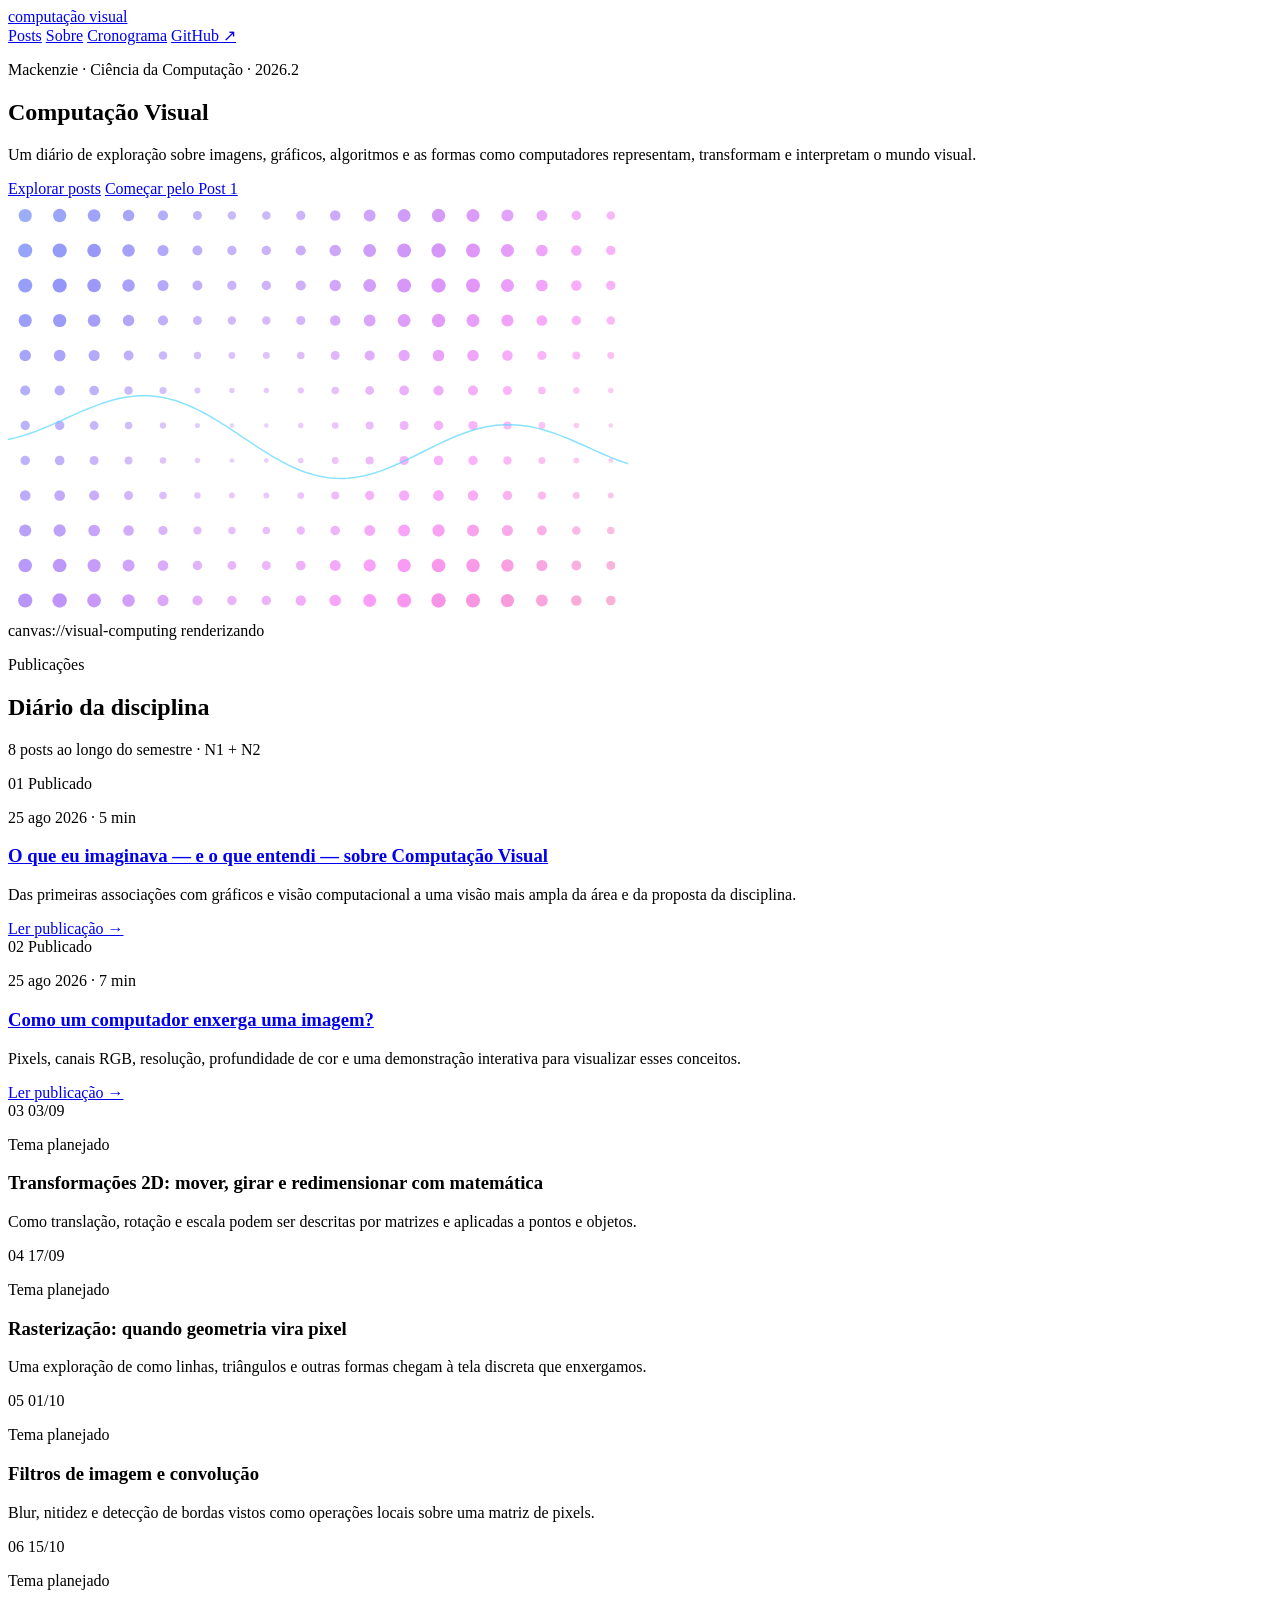
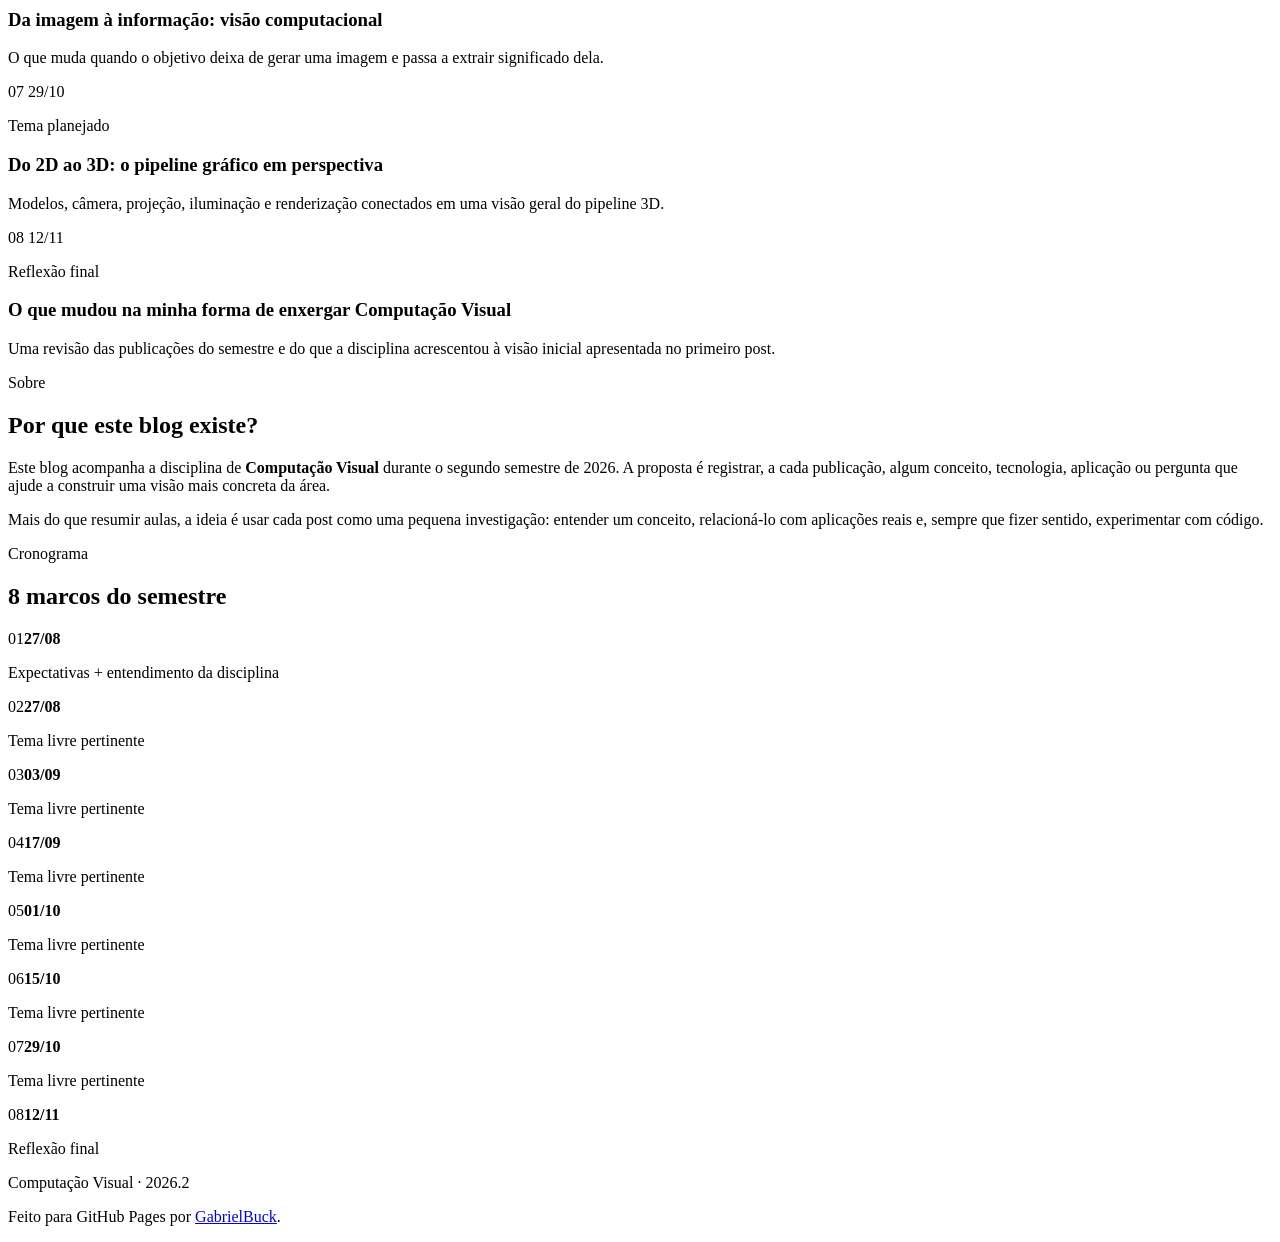
==== index.html @ 597619a9 "feat: add blog home page" ====
<!doctype html>
<html lang="pt-BR">
<head>
  <meta charset="utf-8">
  <meta name="viewport" content="width=device-width, initial-scale=1">
  <meta name="description" content="Blog individual da disciplina de Computação Visual — 2026.2.">
  <meta name="theme-color" content="#0b1020">
  <title>Computação Visual · GabrielBuck</title>
  <link rel="stylesheet" href="assets/css/style.css">
  <script defer src="assets/js/main.js"></script>
</head>
<body>
  <header class="site-header">
    <a class="brand" href="index.html" aria-label="Página inicial">
      <span class="brand-mark" aria-hidden="true"></span>
      <span>computação visual</span>
    </a>
    <nav class="nav" aria-label="Navegação principal">
      <a href="#posts">Posts</a>
      <a href="#sobre">Sobre</a>
      <a href="#cronograma">Cronograma</a>
      <a href="https://github.com/GabrielBuck" target="_blank" rel="noreferrer">GitHub ↗</a>
    </nav>
  </header>

  <main>
    <section class="hero">
      <div class="hero-copy">
        <p class="eyebrow">Mackenzie · Ciência da Computação · 2026.2</p>
        <h1>Computação <span class="gradient-text">Visual</span></h1>
        <p class="hero-text">
          Um diário de exploração sobre imagens, gráficos, algoritmos e as formas
          como computadores representam, transformam e interpretam o mundo visual.
        </p>
        <div class="hero-actions">
          <a class="button primary" href="#posts">Explorar posts</a>
          <a class="button secondary" href="posts/01-computacao-visual.html">Começar pelo Post 1</a>
        </div>
      </div>

      <div class="visual-card" aria-hidden="true">
        <canvas id="hero-canvas" width="620" height="420"></canvas>
        <div class="visual-caption">
          <span>canvas://visual-computing</span>
          <span class="status"><i></i> renderizando</span>
        </div>
      </div>
    </section>

    <section class="section" id="posts">
      <div class="section-heading">
        <div>
          <p class="eyebrow">Publicações</p>
          <h2>Diário da disciplina</h2>
        </div>
        <p class="section-note">8 posts ao longo do semestre · N1 + N2</p>
      </div>

      <div class="posts-grid">
        <article class="post-card featured">
          <div class="card-top">
            <span class="post-number">01</span>
            <span class="pill published">Publicado</span>
          </div>
          <div>
            <p class="post-meta"><time datetime="2026-08-25">25 ago 2026</time> · 5 min</p>
            <h3><a href="posts/01-computacao-visual.html">O que eu imaginava — e o que entendi — sobre Computação Visual</a></h3>
            <p>Das primeiras associações com gráficos e visão computacional a uma visão mais ampla da área e da proposta da disciplina.</p>
          </div>
          <a class="text-link" href="posts/01-computacao-visual.html">Ler publicação →</a>
        </article>

        <article class="post-card featured">
          <div class="card-top">
            <span class="post-number">02</span>
            <span class="pill published">Publicado</span>
          </div>
          <div>
            <p class="post-meta"><time datetime="2026-08-25">25 ago 2026</time> · 7 min</p>
            <h3><a href="posts/02-pixels-rgb.html">Como um computador enxerga uma imagem?</a></h3>
            <p>Pixels, canais RGB, resolução, profundidade de cor e uma demonstração interativa para visualizar esses conceitos.</p>
          </div>
          <a class="text-link" href="posts/02-pixels-rgb.html">Ler publicação →</a>
        </article>

        <article class="post-card">
          <div class="card-top">
            <span class="post-number">03</span>
            <span class="pill upcoming">03/09</span>
          </div>
          <div>
            <p class="post-meta">Tema planejado</p>
            <h3>Transformações 2D: mover, girar e redimensionar com matemática</h3>
            <p>Como translação, rotação e escala podem ser descritas por matrizes e aplicadas a pontos e objetos.</p>
          </div>
        </article>

        <article class="post-card">
          <div class="card-top">
            <span class="post-number">04</span>
            <span class="pill upcoming">17/09</span>
          </div>
          <div>
            <p class="post-meta">Tema planejado</p>
            <h3>Rasterização: quando geometria vira pixel</h3>
            <p>Uma exploração de como linhas, triângulos e outras formas chegam à tela discreta que enxergamos.</p>
          </div>
        </article>

        <article class="post-card">
          <div class="card-top">
            <span class="post-number">05</span>
            <span class="pill upcoming">01/10</span>
          </div>
          <div>
            <p class="post-meta">Tema planejado</p>
            <h3>Filtros de imagem e convolução</h3>
            <p>Blur, nitidez e detecção de bordas vistos como operações locais sobre uma matriz de pixels.</p>
          </div>
        </article>

        <article class="post-card">
          <div class="card-top">
            <span class="post-number">06</span>
            <span class="pill upcoming">15/10</span>
          </div>
          <div>
            <p class="post-meta">Tema planejado</p>
            <h3>Da imagem à informação: visão computacional</h3>
            <p>O que muda quando o objetivo deixa de gerar uma imagem e passa a extrair significado dela.</p>
          </div>
        </article>

        <article class="post-card">
          <div class="card-top">
            <span class="post-number">07</span>
            <span class="pill upcoming">29/10</span>
          </div>
          <div>
            <p class="post-meta">Tema planejado</p>
            <h3>Do 2D ao 3D: o pipeline gráfico em perspectiva</h3>
            <p>Modelos, câmera, projeção, iluminação e renderização conectados em uma visão geral do pipeline 3D.</p>
          </div>
        </article>

        <article class="post-card">
          <div class="card-top">
            <span class="post-number">08</span>
            <span class="pill upcoming">12/11</span>
          </div>
          <div>
            <p class="post-meta">Reflexão final</p>
            <h3>O que mudou na minha forma de enxergar Computação Visual</h3>
            <p>Uma revisão das publicações do semestre e do que a disciplina acrescentou à visão inicial apresentada no primeiro post.</p>
          </div>
        </article>
      </div>
    </section>

    <section class="section split-section" id="sobre">
      <div>
        <p class="eyebrow">Sobre</p>
        <h2>Por que este blog existe?</h2>
      </div>
      <div class="prose-lite">
        <p>
          Este blog acompanha a disciplina de <strong>Computação Visual</strong> durante o segundo semestre de 2026.
          A proposta é registrar, a cada publicação, algum conceito, tecnologia, aplicação ou pergunta que ajude
          a construir uma visão mais concreta da área.
        </p>
        <p>
          Mais do que resumir aulas, a ideia é usar cada post como uma pequena investigação: entender um conceito,
          relacioná-lo com aplicações reais e, sempre que fizer sentido, experimentar com código.
        </p>
      </div>
    </section>

    <section class="section" id="cronograma">
      <div class="section-heading">
        <div>
          <p class="eyebrow">Cronograma</p>
          <h2>8 marcos do semestre</h2>
        </div>
      </div>
      <div class="timeline">
        <div class="timeline-item done"><span>01</span><strong>27/08</strong><p>Expectativas + entendimento da disciplina</p></div>
        <div class="timeline-item done"><span>02</span><strong>27/08</strong><p>Tema livre pertinente</p></div>
        <div class="timeline-item"><span>03</span><strong>03/09</strong><p>Tema livre pertinente</p></div>
        <div class="timeline-item"><span>04</span><strong>17/09</strong><p>Tema livre pertinente</p></div>
        <div class="timeline-item"><span>05</span><strong>01/10</strong><p>Tema livre pertinente</p></div>
        <div class="timeline-item"><span>06</span><strong>15/10</strong><p>Tema livre pertinente</p></div>
        <div class="timeline-item"><span>07</span><strong>29/10</strong><p>Tema livre pertinente</p></div>
        <div class="timeline-item"><span>08</span><strong>12/11</strong><p>Reflexão final</p></div>
      </div>
    </section>
  </main>

  <footer class="footer">
    <p>Computação Visual · 2026.2</p>
    <p>Feito para GitHub Pages por <a href="https://github.com/GabrielBuck">GabrielBuck</a>.</p>
  </footer>
</body>
</html>
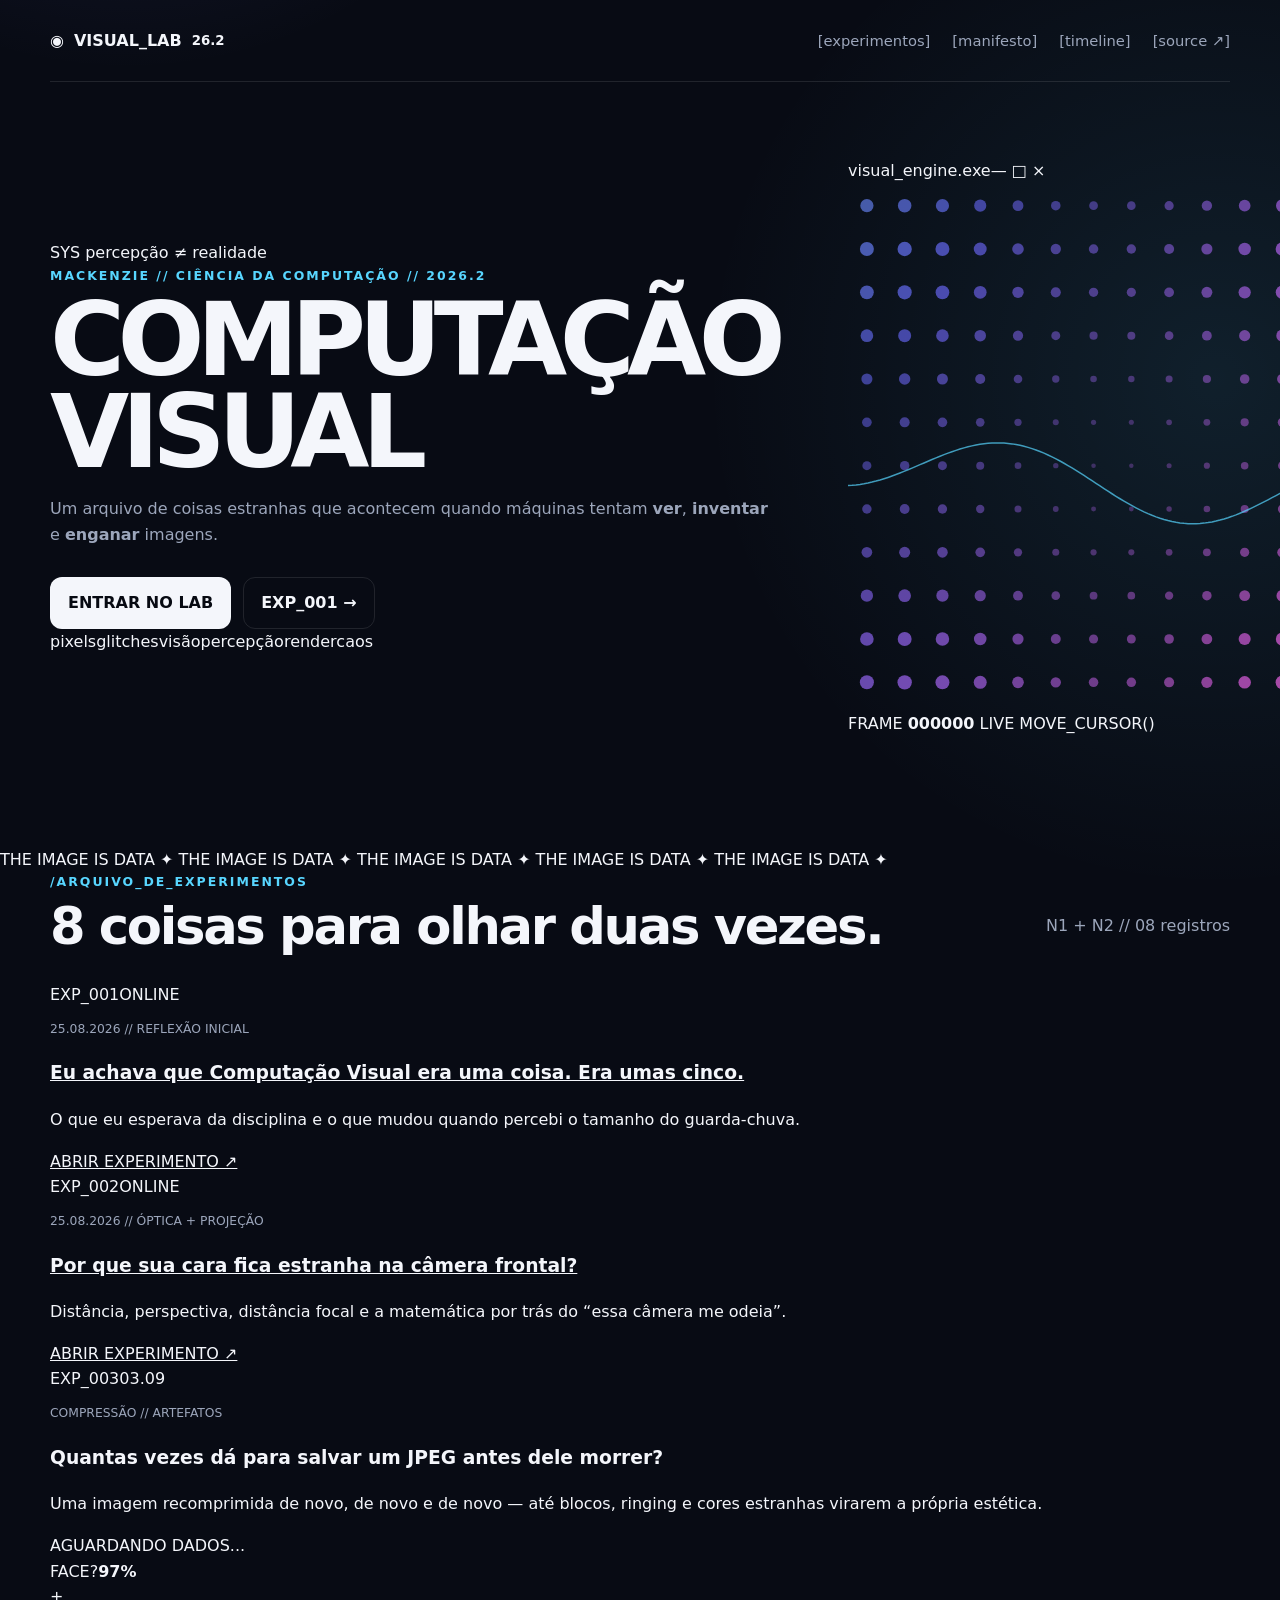
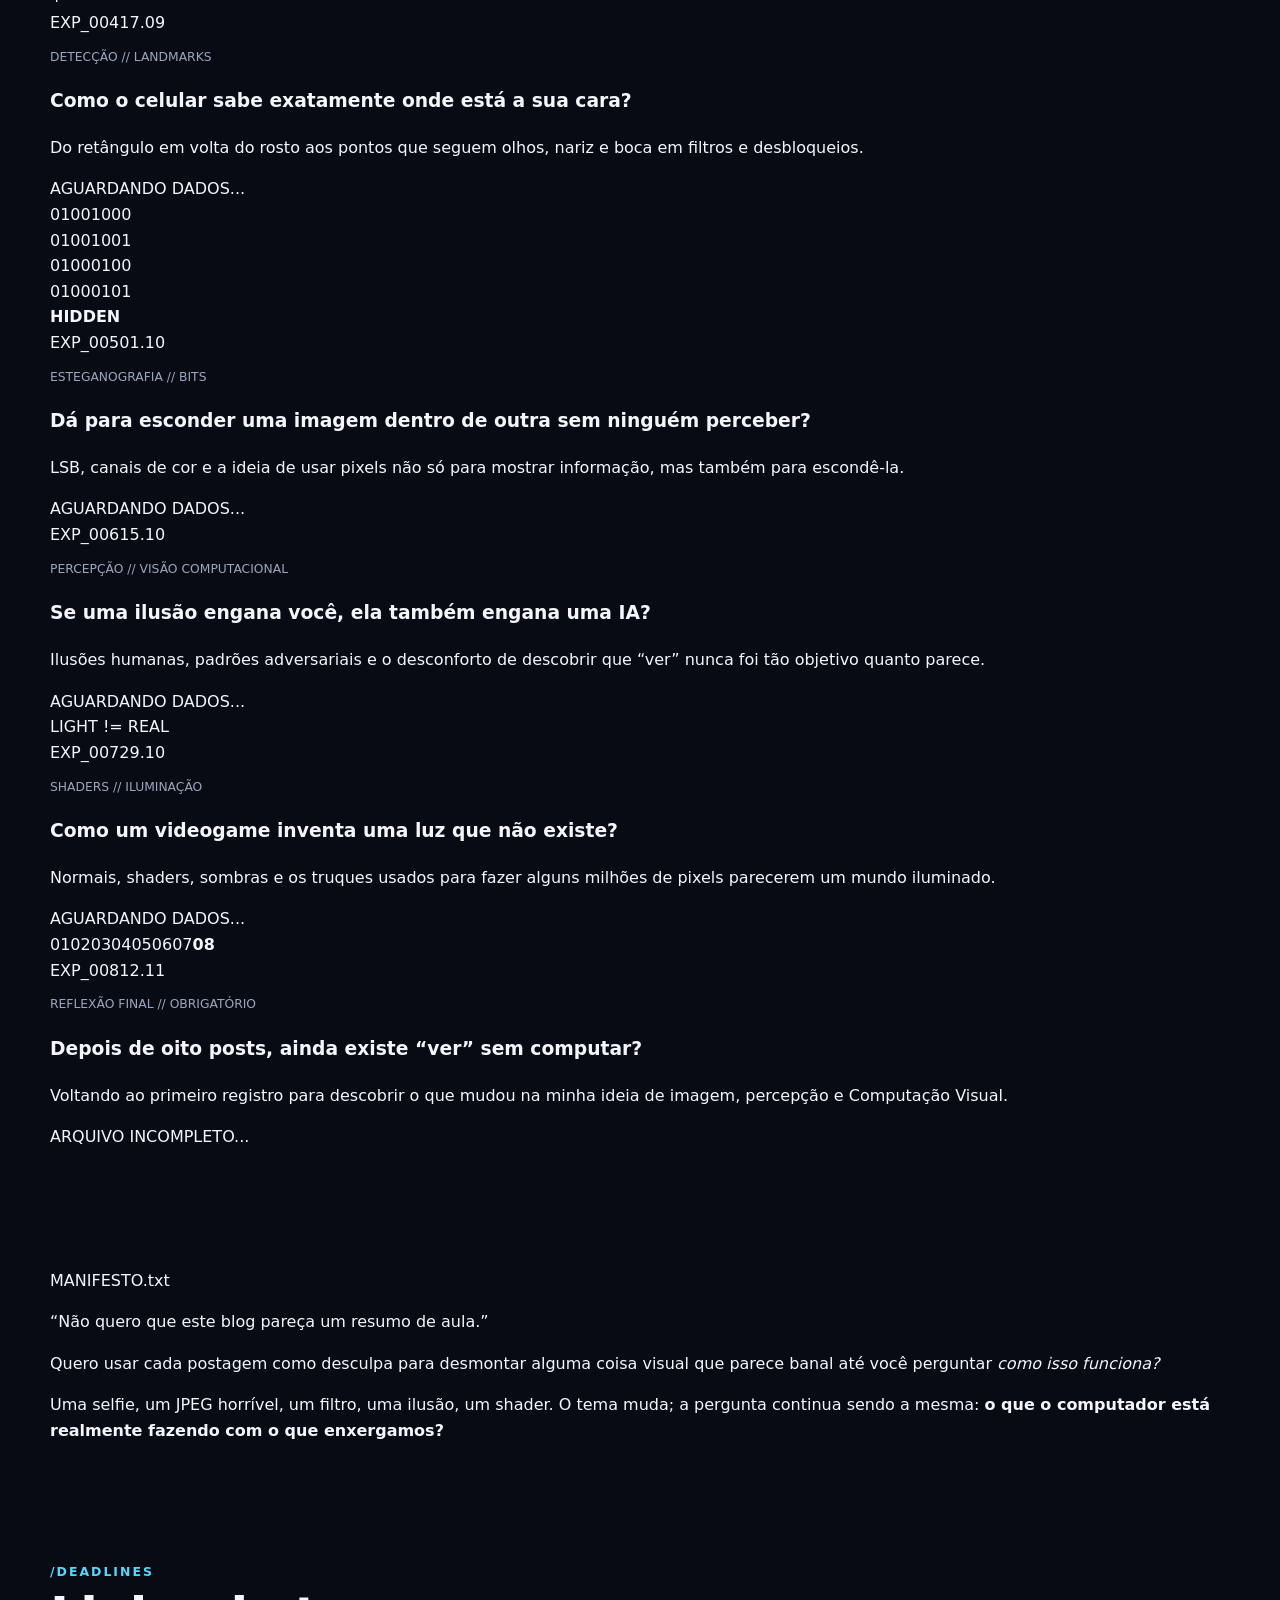
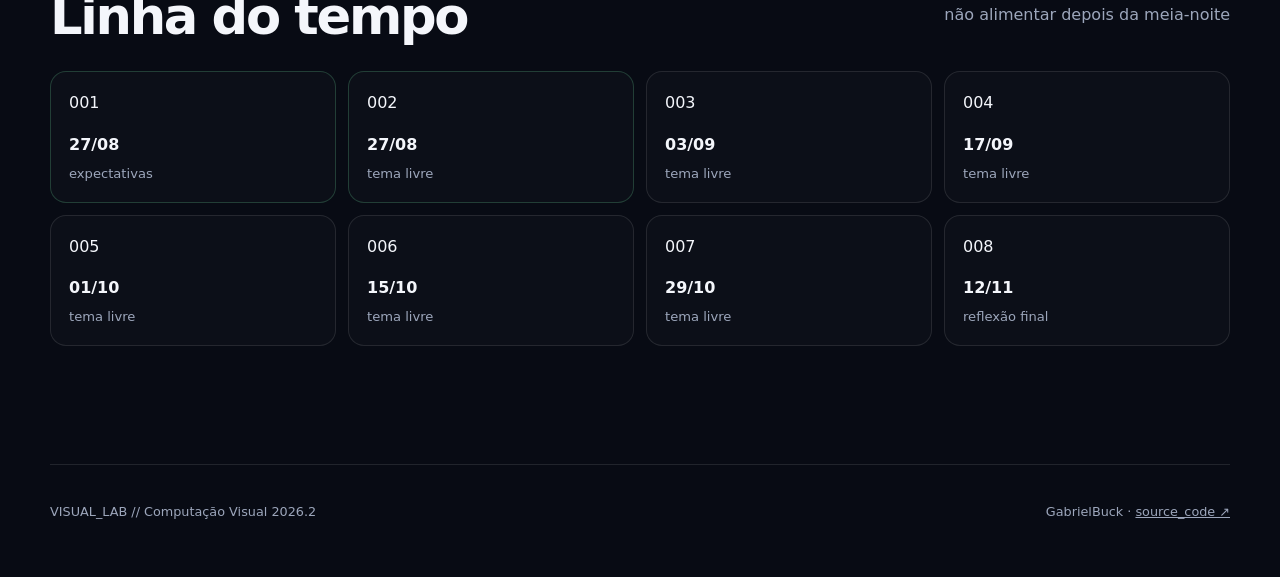
==== commit 0e2986d4: "feat: redesign blog as experimental visual lab" ====
--- a/index.html
+++ b/index.html
@@ -3,201 +3,185 @@
 <head>
   <meta charset="utf-8">
   <meta name="viewport" content="width=device-width, initial-scale=1">
-  <meta name="description" content="Blog individual da disciplina de Computação Visual — 2026.2.">
-  <meta name="theme-color" content="#0b1020">
-  <title>Computação Visual · GabrielBuck</title>
+  <meta name="description" content="Experimentos sobre Computação Visual — imagens, percepção, glitches e algoritmos.">
+  <meta name="theme-color" content="#090909">
+  <title>VISUAL_LAB // Computação Visual</title>
   <link rel="stylesheet" href="assets/css/style.css">
   <script defer src="assets/js/main.js"></script>
 </head>
 <body>
+  <div class="noise" aria-hidden="true"></div>
+  <div class="scanlines" aria-hidden="true"></div>
+  <div class="cursor-glow" id="cursor-glow" aria-hidden="true"></div>
+
   <header class="site-header">
     <a class="brand" href="index.html" aria-label="Página inicial">
-      <span class="brand-mark" aria-hidden="true"></span>
-      <span>computação visual</span>
+      <span class="brand-glyph">◉</span>
+      <span>VISUAL_LAB</span>
+      <small>26.2</small>
     </a>
     <nav class="nav" aria-label="Navegação principal">
-      <a href="#posts">Posts</a>
-      <a href="#sobre">Sobre</a>
-      <a href="#cronograma">Cronograma</a>
-      <a href="https://github.com/GabrielBuck" target="_blank" rel="noreferrer">GitHub ↗</a>
+      <a href="#experimentos">[experimentos]</a>
+      <a href="#manifesto">[manifesto]</a>
+      <a href="#timeline">[timeline]</a>
+      <a href="https://github.com/GabrielBuck/comp_visual" target="_blank" rel="noreferrer">[source ↗]</a>
     </nav>
   </header>
 
   <main>
     <section class="hero">
       <div class="hero-copy">
-        <p class="eyebrow">Mackenzie · Ciência da Computação · 2026.2</p>
-        <h1>Computação <span class="gradient-text">Visual</span></h1>
+        <div class="system-line"><span>SYS</span> percepção ≠ realidade</div>
+        <p class="eyebrow">Mackenzie // Ciência da Computação // 2026.2</p>
+        <h1>
+          <span class="ghost" data-text="COMPUTAÇÃO">COMPUTAÇÃO</span>
+          <span class="acid">VISUAL</span>
+        </h1>
         <p class="hero-text">
-          Um diário de exploração sobre imagens, gráficos, algoritmos e as formas
-          como computadores representam, transformam e interpretam o mundo visual.
+          Um arquivo de coisas estranhas que acontecem quando máquinas tentam
+          <strong>ver</strong>, <strong>inventar</strong> e <strong>enganar</strong> imagens.
         </p>
         <div class="hero-actions">
-          <a class="button primary" href="#posts">Explorar posts</a>
-          <a class="button secondary" href="posts/01-computacao-visual.html">Começar pelo Post 1</a>
+          <a class="button primary" href="#experimentos">ENTRAR NO LAB</a>
+          <a class="button secondary" href="posts/01-computacao-visual.html">EXP_001 →</a>
+        </div>
+        <div class="hero-tags" aria-label="Temas">
+          <span>pixels</span><span>glitches</span><span>visão</span><span>percepção</span><span>render</span><span>caos</span>
         </div>
       </div>
 
-      <div class="visual-card" aria-hidden="true">
-        <canvas id="hero-canvas" width="620" height="420"></canvas>
-        <div class="visual-caption">
-          <span>canvas://visual-computing</span>
-          <span class="status"><i></i> renderizando</span>
+      <div class="machine-window">
+        <div class="window-bar"><span>visual_engine.exe</span><span>— □ ×</span></div>
+        <canvas id="hero-canvas" width="680" height="520"></canvas>
+        <div class="window-status">
+          <span>FRAME <b id="frame-count">000000</b></span>
+          <span class="live"><i></i> LIVE</span>
+          <span>MOVE_CURSOR()</span>
         </div>
       </div>
     </section>
 
-    <section class="section" id="posts">
+    <div class="marquee" aria-hidden="true">
+      <div>THE IMAGE IS DATA ✦ THE IMAGE IS DATA ✦ THE IMAGE IS DATA ✦ THE IMAGE IS DATA ✦ THE IMAGE IS DATA ✦</div>
+    </div>
+
+    <section class="section" id="experimentos">
       <div class="section-heading">
         <div>
-          <p class="eyebrow">Publicações</p>
-          <h2>Diário da disciplina</h2>
+          <p class="eyebrow">/arquivo_de_experimentos</p>
+          <h2>8 coisas para olhar duas vezes.</h2>
         </div>
-        <p class="section-note">8 posts ao longo do semestre · N1 + N2</p>
+        <p class="section-note">N1 + N2 // 08 registros</p>
       </div>
 
-      <div class="posts-grid">
-        <article class="post-card featured">
-          <div class="card-top">
-            <span class="post-number">01</span>
-            <span class="pill published">Publicado</span>
-          </div>
-          <div>
-            <p class="post-meta"><time datetime="2026-08-25">25 ago 2026</time> · 5 min</p>
-            <h3><a href="posts/01-computacao-visual.html">O que eu imaginava — e o que entendi — sobre Computação Visual</a></h3>
-            <p>Das primeiras associações com gráficos e visão computacional a uma visão mais ampla da área e da proposta da disciplina.</p>
-          </div>
-          <a class="text-link" href="posts/01-computacao-visual.html">Ler publicação →</a>
+      <div class="experiment-grid">
+        <article class="experiment-card exp-01">
+          <div class="card-visual grid-visual"><span></span><span></span><span></span></div>
+          <div class="card-head"><span>EXP_001</span><span class="status-tag online">ONLINE</span></div>
+          <p class="post-meta">25.08.2026 // reflexão inicial</p>
+          <h3><a href="posts/01-computacao-visual.html">Eu achava que Computação Visual era uma coisa. Era umas cinco.</a></h3>
+          <p>O que eu esperava da disciplina e o que mudou quando percebi o tamanho do guarda-chuva.</p>
+          <a class="launch" href="posts/01-computacao-visual.html">ABRIR EXPERIMENTO ↗</a>
         </article>
 
-        <article class="post-card featured">
-          <div class="card-top">
-            <span class="post-number">02</span>
-            <span class="pill published">Publicado</span>
+        <article class="experiment-card exp-02">
+          <div class="card-visual face-visual">
+            <div class="face"><i class="eye a"></i><i class="eye b"></i><i class="nose"></i></div>
+            <div class="lens-ring"></div>
           </div>
-          <div>
-            <p class="post-meta"><time datetime="2026-08-25">25 ago 2026</time> · 7 min</p>
-            <h3><a href="posts/02-pixels-rgb.html">Como um computador enxerga uma imagem?</a></h3>
-            <p>Pixels, canais RGB, resolução, profundidade de cor e uma demonstração interativa para visualizar esses conceitos.</p>
-          </div>
-          <a class="text-link" href="posts/02-pixels-rgb.html">Ler publicação →</a>
+          <div class="card-head"><span>EXP_002</span><span class="status-tag online">ONLINE</span></div>
+          <p class="post-meta">25.08.2026 // óptica + projeção</p>
+          <h3><a href="posts/02-pixels-rgb.html">Por que sua cara fica estranha na câmera frontal?</a></h3>
+          <p>Distância, perspectiva, distância focal e a matemática por trás do “essa câmera me odeia”.</p>
+          <a class="launch" href="posts/02-pixels-rgb.html">ABRIR EXPERIMENTO ↗</a>
         </article>
 
-        <article class="post-card">
-          <div class="card-top">
-            <span class="post-number">03</span>
-            <span class="pill upcoming">03/09</span>
-          </div>
-          <div>
-            <p class="post-meta">Tema planejado</p>
-            <h3>Transformações 2D: mover, girar e redimensionar com matemática</h3>
-            <p>Como translação, rotação e escala podem ser descritas por matrizes e aplicadas a pontos e objetos.</p>
-          </div>
+        <article class="experiment-card exp-03">
+          <div class="card-visual jpeg-visual"><i></i><i></i><i></i><i></i><i></i><i></i><i></i><i></i></div>
+          <div class="card-head"><span>EXP_003</span><span class="status-tag pending">03.09</span></div>
+          <p class="post-meta">compressão // artefatos</p>
+          <h3>Quantas vezes dá para salvar um JPEG antes dele morrer?</h3>
+          <p>Uma imagem recomprimida de novo, de novo e de novo — até blocos, ringing e cores estranhas virarem a própria estética.</p>
+          <span class="launch disabled-link">AGUARDANDO DADOS...</span>
         </article>
 
-        <article class="post-card">
-          <div class="card-top">
-            <span class="post-number">04</span>
-            <span class="pill upcoming">17/09</span>
-          </div>
-          <div>
-            <p class="post-meta">Tema planejado</p>
-            <h3>Rasterização: quando geometria vira pixel</h3>
-            <p>Uma exploração de como linhas, triângulos e outras formas chegam à tela discreta que enxergamos.</p>
-          </div>
+        <article class="experiment-card exp-04">
+          <div class="card-visual detect-visual"><div class="detect-box">FACE?<b>97%</b></div><span>+</span></div>
+          <div class="card-head"><span>EXP_004</span><span class="status-tag pending">17.09</span></div>
+          <p class="post-meta">detecção // landmarks</p>
+          <h3>Como o celular sabe exatamente onde está a sua cara?</h3>
+          <p>Do retângulo em volta do rosto aos pontos que seguem olhos, nariz e boca em filtros e desbloqueios.</p>
+          <span class="launch disabled-link">AGUARDANDO DADOS...</span>
         </article>
 
-        <article class="post-card">
-          <div class="card-top">
-            <span class="post-number">05</span>
-            <span class="pill upcoming">01/10</span>
-          </div>
-          <div>
-            <p class="post-meta">Tema planejado</p>
-            <h3>Filtros de imagem e convolução</h3>
-            <p>Blur, nitidez e detecção de bordas vistos como operações locais sobre uma matriz de pixels.</p>
-          </div>
+        <article class="experiment-card exp-05">
+          <div class="card-visual steg-visual"><div>01001000<br>01001001<br>01000100<br>01000101</div><b>HIDDEN</b></div>
+          <div class="card-head"><span>EXP_005</span><span class="status-tag pending">01.10</span></div>
+          <p class="post-meta">esteganografia // bits</p>
+          <h3>Dá para esconder uma imagem dentro de outra sem ninguém perceber?</h3>
+          <p>LSB, canais de cor e a ideia de usar pixels não só para mostrar informação, mas também para escondê-la.</p>
+          <span class="launch disabled-link">AGUARDANDO DADOS...</span>
         </article>
 
-        <article class="post-card">
-          <div class="card-top">
-            <span class="post-number">06</span>
-            <span class="pill upcoming">15/10</span>
-          </div>
-          <div>
-            <p class="post-meta">Tema planejado</p>
-            <h3>Da imagem à informação: visão computacional</h3>
-            <p>O que muda quando o objetivo deixa de gerar uma imagem e passa a extrair significado dela.</p>
-          </div>
+        <article class="experiment-card exp-06">
+          <div class="card-visual illusion-visual"><i></i><i></i><i></i><i></i><i></i></div>
+          <div class="card-head"><span>EXP_006</span><span class="status-tag pending">15.10</span></div>
+          <p class="post-meta">percepção // visão computacional</p>
+          <h3>Se uma ilusão engana você, ela também engana uma IA?</h3>
+          <p>Ilusões humanas, padrões adversariais e o desconforto de descobrir que “ver” nunca foi tão objetivo quanto parece.</p>
+          <span class="launch disabled-link">AGUARDANDO DADOS...</span>
         </article>
 
-        <article class="post-card">
-          <div class="card-top">
-            <span class="post-number">07</span>
-            <span class="pill upcoming">29/10</span>
-          </div>
-          <div>
-            <p class="post-meta">Tema planejado</p>
-            <h3>Do 2D ao 3D: o pipeline gráfico em perspectiva</h3>
-            <p>Modelos, câmera, projeção, iluminação e renderização conectados em uma visão geral do pipeline 3D.</p>
-          </div>
+        <article class="experiment-card exp-07">
+          <div class="card-visual shader-visual"><div class="orb"></div><span>LIGHT != REAL</span></div>
+          <div class="card-head"><span>EXP_007</span><span class="status-tag pending">29.10</span></div>
+          <p class="post-meta">shaders // iluminação</p>
+          <h3>Como um videogame inventa uma luz que não existe?</h3>
+          <p>Normais, shaders, sombras e os truques usados para fazer alguns milhões de pixels parecerem um mundo iluminado.</p>
+          <span class="launch disabled-link">AGUARDANDO DADOS...</span>
         </article>
 
-        <article class="post-card">
-          <div class="card-top">
-            <span class="post-number">08</span>
-            <span class="pill upcoming">12/11</span>
-          </div>
-          <div>
-            <p class="post-meta">Reflexão final</p>
-            <h3>O que mudou na minha forma de enxergar Computação Visual</h3>
-            <p>Uma revisão das publicações do semestre e do que a disciplina acrescentou à visão inicial apresentada no primeiro post.</p>
-          </div>
+        <article class="experiment-card exp-08">
+          <div class="card-visual archive-visual"><span>01</span><span>02</span><span>03</span><span>04</span><span>05</span><span>06</span><span>07</span><b>08</b></div>
+          <div class="card-head"><span>EXP_008</span><span class="status-tag pending">12.11</span></div>
+          <p class="post-meta">reflexão final // obrigatório</p>
+          <h3>Depois de oito posts, ainda existe “ver” sem computar?</h3>
+          <p>Voltando ao primeiro registro para descobrir o que mudou na minha ideia de imagem, percepção e Computação Visual.</p>
+          <span class="launch disabled-link">ARQUIVO INCOMPLETO...</span>
         </article>
       </div>
     </section>
 
-    <section class="section split-section" id="sobre">
+    <section class="section manifesto" id="manifesto">
+      <div class="manifesto-label">MANIFESTO.txt</div>
       <div>
-        <p class="eyebrow">Sobre</p>
-        <h2>Por que este blog existe?</h2>
-      </div>
-      <div class="prose-lite">
-        <p>
-          Este blog acompanha a disciplina de <strong>Computação Visual</strong> durante o segundo semestre de 2026.
-          A proposta é registrar, a cada publicação, algum conceito, tecnologia, aplicação ou pergunta que ajude
-          a construir uma visão mais concreta da área.
-        </p>
-        <p>
-          Mais do que resumir aulas, a ideia é usar cada post como uma pequena investigação: entender um conceito,
-          relacioná-lo com aplicações reais e, sempre que fizer sentido, experimentar com código.
-        </p>
+        <p class="big-quote">“Não quero que este blog pareça um resumo de aula.”</p>
+        <p>Quero usar cada postagem como desculpa para desmontar alguma coisa visual que parece banal até você perguntar <em>como isso funciona?</em></p>
+        <p>Uma selfie, um JPEG horrível, um filtro, uma ilusão, um shader. O tema muda; a pergunta continua sendo a mesma: <strong>o que o computador está realmente fazendo com o que enxergamos?</strong></p>
       </div>
     </section>
 
-    <section class="section" id="cronograma">
+    <section class="section" id="timeline">
       <div class="section-heading">
-        <div>
-          <p class="eyebrow">Cronograma</p>
-          <h2>8 marcos do semestre</h2>
-        </div>
+        <div><p class="eyebrow">/deadlines</p><h2>Linha do tempo</h2></div>
+        <p class="section-note">não alimentar depois da meia-noite</p>
       </div>
       <div class="timeline">
-        <div class="timeline-item done"><span>01</span><strong>27/08</strong><p>Expectativas + entendimento da disciplina</p></div>
-        <div class="timeline-item done"><span>02</span><strong>27/08</strong><p>Tema livre pertinente</p></div>
-        <div class="timeline-item"><span>03</span><strong>03/09</strong><p>Tema livre pertinente</p></div>
-        <div class="timeline-item"><span>04</span><strong>17/09</strong><p>Tema livre pertinente</p></div>
-        <div class="timeline-item"><span>05</span><strong>01/10</strong><p>Tema livre pertinente</p></div>
-        <div class="timeline-item"><span>06</span><strong>15/10</strong><p>Tema livre pertinente</p></div>
-        <div class="timeline-item"><span>07</span><strong>29/10</strong><p>Tema livre pertinente</p></div>
-        <div class="timeline-item"><span>08</span><strong>12/11</strong><p>Reflexão final</p></div>
+        <div class="timeline-item done"><span>001</span><strong>27/08</strong><p>expectativas</p></div>
+        <div class="timeline-item done"><span>002</span><strong>27/08</strong><p>tema livre</p></div>
+        <div class="timeline-item"><span>003</span><strong>03/09</strong><p>tema livre</p></div>
+        <div class="timeline-item"><span>004</span><strong>17/09</strong><p>tema livre</p></div>
+        <div class="timeline-item"><span>005</span><strong>01/10</strong><p>tema livre</p></div>
+        <div class="timeline-item"><span>006</span><strong>15/10</strong><p>tema livre</p></div>
+        <div class="timeline-item"><span>007</span><strong>29/10</strong><p>tema livre</p></div>
+        <div class="timeline-item"><span>008</span><strong>12/11</strong><p>reflexão final</p></div>
       </div>
     </section>
   </main>
 
   <footer class="footer">
-    <p>Computação Visual · 2026.2</p>
-    <p>Feito para GitHub Pages por <a href="https://github.com/GabrielBuck">GabrielBuck</a>.</p>
+    <p>VISUAL_LAB // Computação Visual 2026.2</p>
+    <p>GabrielBuck · <a href="https://github.com/GabrielBuck/comp_visual">source_code ↗</a></p>
   </footer>
 </body>
-</html>
+</html>
--- a/assets/css/style.css
+++ b/assets/css/style.css
@@ -0,0 +1 @@
+:root{--bg:#080b14;--surface:#0f1422;--text:#f4f6fb;--muted:#9ca6bb;--line:rgba(255,255,255,.1);--accent:#7b7cff;--accent2:#58d6ff;--success:#70e1a1;--max:1180px;--article:780px}*{box-sizing:border-box}html{scroll-behavior:smooth;background:var(--bg)}body{margin:0;color:var(--text);background:radial-gradient(circle at 10% -10%,rgba(123,124,255,.18),transparent 28rem),radial-gradient(circle at 95% 10%,rgba(88,214,255,.1),transparent 32rem),var(--bg);font-family:Inter,system-ui,-apple-system,"Segoe UI",sans-serif;line-height:1.6}a{color:inherit}.site-header{width:min(var(--max),calc(100% - 40px));margin:auto;min-height:82px;display:flex;align-items:center;justify-content:space-between;gap:24px;border-bottom:1px solid var(--line)}.site-header.compact{min-height:70px}.brand{display:flex;gap:10px;align-items:center;text-decoration:none;font-weight:750}.brand-mark{width:18px;height:18px;border-radius:5px;background:conic-gradient(from 40deg,var(--accent),var(--accent2),#ff6f91,var(--accent));box-shadow:0 0 25px rgba(123,124,255,.4)}.nav{display:flex;gap:22px;flex-wrap:wrap}.nav a{color:var(--muted);text-decoration:none;font-size:.92rem}.nav a:hover{color:var(--text)}.hero{width:min(var(--max),calc(100% - 40px));margin:76px auto 110px;display:grid;grid-template-columns:1fr 1fr;gap:70px;align-items:center}.hero h1{margin:8px 0 18px;font-size:clamp(3.4rem,8vw,7.5rem);line-height:.9;letter-spacing:-.075em}.gradient-text{background:linear-gradient(100deg,#fff,var(--accent2),var(--accent),#ff6f91);background-clip:text;-webkit-background-clip:text;color:transparent}.eyebrow{margin:0 0 8px;color:var(--accent2);font-size:.78rem;font-weight:800;letter-spacing:.16em;text-transform:uppercase}.hero-text,.post-card p:not(.post-meta),.prose-lite,.section-note{color:var(--muted)}.hero-actions{display:flex;gap:12px;flex-wrap:wrap;margin-top:30px}.button{padding:12px 17px;border:1px solid var(--line);border-radius:12px;text-decoration:none;font-weight:700}.button.primary{color:#070a12;background:var(--text)}.visual-card{overflow:hidden;border:1px solid var(--line);border-radius:26px;background:rgba(255,255,255,.025)}.visual-card canvas{display:block;width:100%;aspect-ratio:31/21;background:#090d18}.visual-caption{display:flex;justify-content:space-between;padding:12px 15px;color:var(--muted);font:12px ui-monospace,monospace}.status i{display:inline-block;width:7px;height:7px;border-radius:50%;background:var(--success)}.section{width:min(var(--max),calc(100% - 40px));margin:0 auto 118px}.section-heading{display:flex;align-items:end;justify-content:space-between;gap:24px;margin-bottom:28px}.section h2,.split-section h2{margin:0;font-size:clamp(2rem,4vw,3.2rem);line-height:1.05;letter-spacing:-.045em}.posts-grid{display:grid;grid-template-columns:repeat(2,1fr);gap:16px}.post-card{min-height:300px;padding:25px;display:flex;flex-direction:column;justify-content:space-between;border:1px solid var(--line);border-radius:22px;background:rgba(15,20,34,.78)}.post-card:hover{border-color:rgba(123,124,255,.4)}.card-top{display:flex;justify-content:space-between}.post-number{color:rgba(255,255,255,.2);font:800 1.25rem ui-monospace,monospace}.pill{padding:5px 9px;border-radius:999px;font-size:.71rem;font-weight:800}.published{color:var(--success);background:rgba(112,225,161,.08)}.upcoming{color:var(--muted);border:1px solid var(--line)}.post-meta{color:var(--muted);font-size:.77rem;text-transform:uppercase}.post-card h3{margin:0 0 10px;font-size:1.42rem;line-height:1.17}.post-card h3 a,.text-link{text-decoration:none}.text-link{color:var(--accent2);font-weight:750}.split-section{display:grid;grid-template-columns:1fr 1.25fr;gap:70px;padding:54px 0;border-block:1px solid var(--line)}.timeline{display:grid;grid-template-columns:repeat(4,1fr);gap:12px}.timeline-item{padding:18px;border:1px solid var(--line);border-radius:16px;background:rgba(255,255,255,.02)}.timeline-item strong{display:block;margin:16px 0 5px}.timeline-item p{margin:0;color:var(--muted);font-size:.82rem}.done{border-color:rgba(112,225,161,.22)}.footer{width:min(var(--max),calc(100% - 40px));margin:auto;padding:24px 0 42px;display:flex;justify-content:space-between;color:var(--muted);font-size:.8rem;border-top:1px solid var(--line)}.article-shell{width:min(var(--article),calc(100% - 40px));margin:75px auto 110px}.article-header{padding-bottom:38px;border-bottom:1px solid var(--line)}.back-link{display:inline-block;margin-bottom:46px;color:var(--muted);text-decoration:none}.article-header h1{margin:10px 0 18px;font-size:clamp(2.7rem,7vw,5rem);line-height:.98;letter-spacing:-.06em}.article-lead{color:#c4cad7;font-size:1.18rem}.article-meta{display:flex;gap:9px;margin-top:24px;color:var(--muted);font-size:.82rem}.article-body{padding-top:38px;color:#c8ceda;font-family:Georgia,serif;font-size:1.08rem;line-height:1.87}.article-body h2,.article-body h3{color:var(--text);font-family:Inter,system-ui,sans-serif}.article-body h2{margin:58px 0 14px;font-size:1.85rem}.article-body a{color:var(--accent2)}.article-body blockquote{margin:32px 0;padding-left:22px;border-left:3px solid var(--accent);font-size:1.35rem}.article-body pre{overflow:auto;padding:20px;background:#05070d;border:1px solid var(--line);border-radius:14px}.callout,.demo,.concept{padding:20px;border:1px solid rgba(123,124,255,.25);border-radius:16px;background:rgba(123,124,255,.05)}.concept-grid{display:grid;grid-template-columns:repeat(3,1fr);gap:10px;margin:30px 0}.concept-icon{color:var(--accent2);font-weight:900}.rgb-equation{display:flex;gap:13px;justify-content:center;margin:30px 0;font-size:1.25rem;font-weight:850}.r{color:#ff6b7d}.g{color:#63e6a4}.b{color:#68a8ff}.color-preview{min-height:210px;padding:20px;display:flex;flex-direction:column;justify-content:end;border-radius:13px;background:rgb(94,92,230);font-family:ui-monospace,monospace}.sliders{display:grid;gap:14px;margin-top:20px}.sliders input{width:100%}.post-nav{margin-top:70px;padding-top:25px;display:flex;justify-content:space-between;border-top:1px solid var(--line)}.post-nav a{color:var(--accent2);text-decoration:none;font-weight:700}.disabled{color:#596174!important;pointer-events:none}@media(max-width:850px){.hero,.split-section{grid-template-columns:1fr}.posts-grid{grid-template-columns:1fr}.timeline{grid-template-columns:repeat(2,1fr)}.concept-grid{grid-template-columns:1fr}}@media(max-width:600px){.site-header,.hero,.section,.footer{width:calc(100% - 28px)}.nav{gap:10px}.hero h1{font-size:clamp(3.2rem,18vw,5.5rem)}.section-heading,.footer{flex-direction:column;align-items:flex-start}.article-shell{width:calc(100% - 28px);margin-top:50px}}
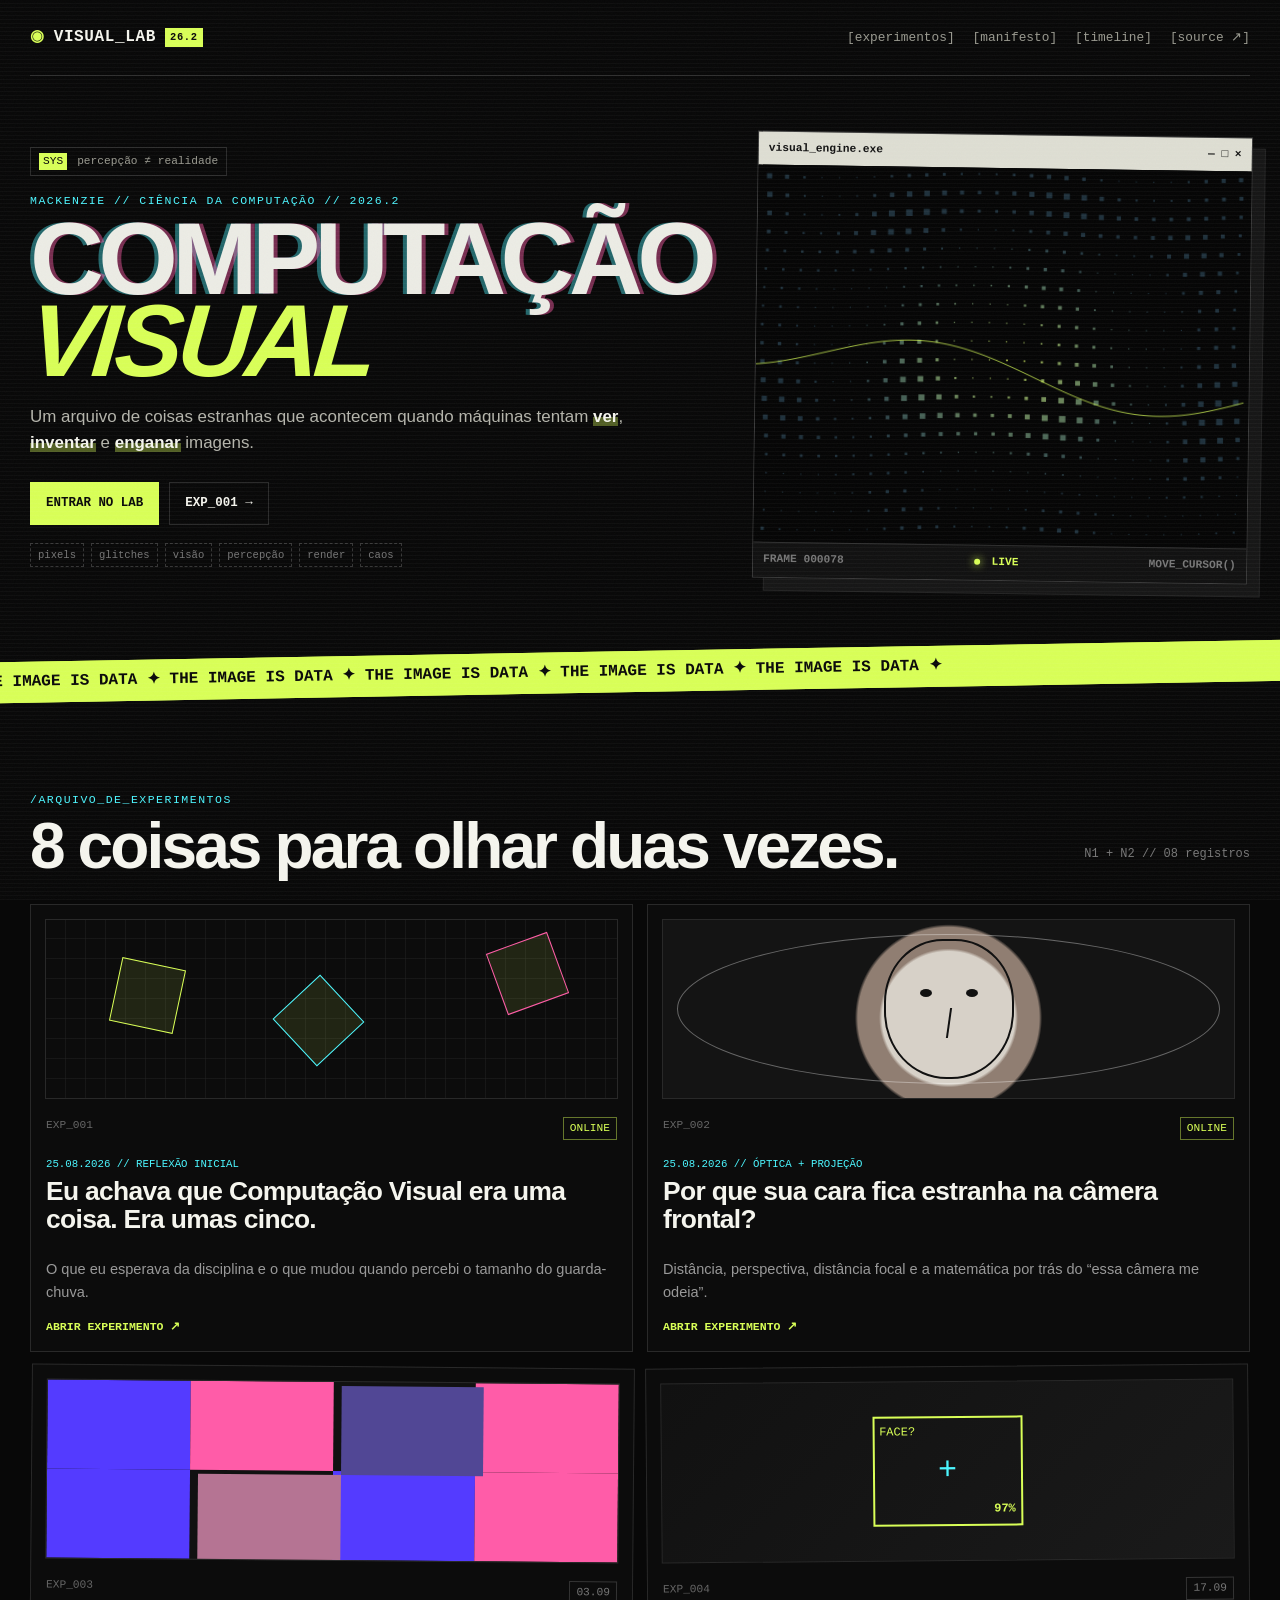
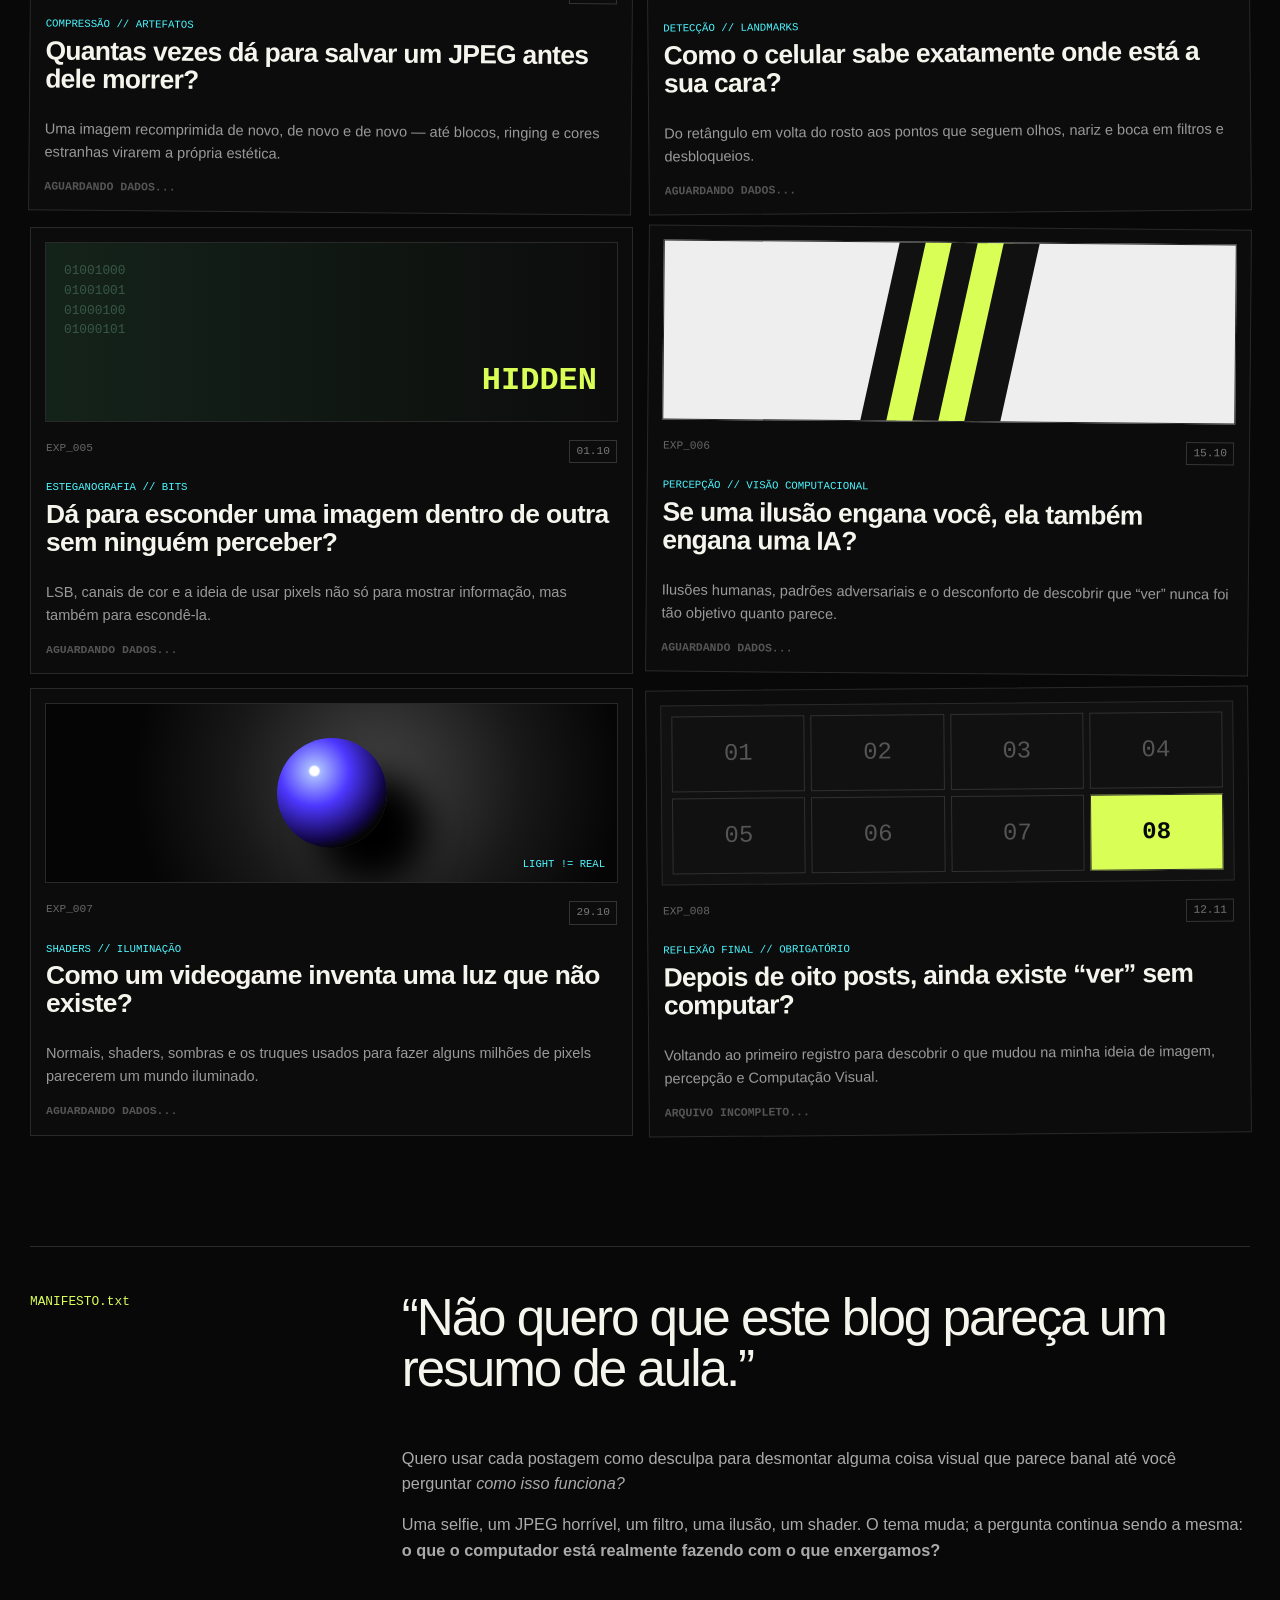
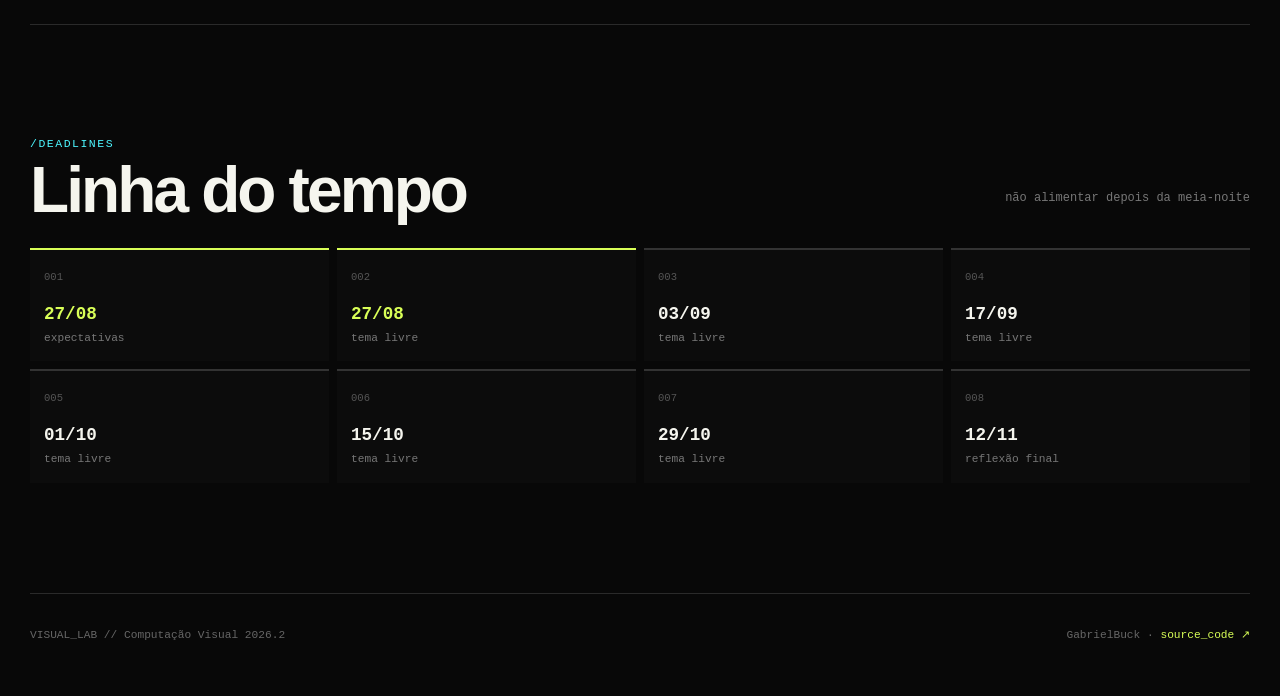
==== commit c244b14f: "fix: bust cached assets for visual lab redesign" ====
--- a/index.html
+++ b/index.html
@@ -6,8 +6,8 @@
   <meta name="description" content="Experimentos sobre Computação Visual — imagens, percepção, glitches e algoritmos.">
   <meta name="theme-color" content="#090909">
   <title>VISUAL_LAB // Computação Visual</title>
-  <link rel="stylesheet" href="assets/css/style.css">
-  <script defer src="assets/js/main.js"></script>
+  <link rel="stylesheet" href="assets/css/style.css?v=visual-lab-20260825-2">
+  <script defer src="assets/js/main.js?v=visual-lab-20260825-2"></script>
 </head>
 <body>
   <div class="noise" aria-hidden="true"></div>
--- a/assets/css/style.css
+++ b/assets/css/style.css
@@ -1 +1 @@
-:root{--bg:#080b14;--surface:#0f1422;--text:#f4f6fb;--muted:#9ca6bb;--line:rgba(255,255,255,.1);--accent:#7b7cff;--accent2:#58d6ff;--success:#70e1a1;--max:1180px;--article:780px}*{box-sizing:border-box}html{scroll-behavior:smooth;background:var(--bg)}body{margin:0;color:var(--text);background:radial-gradient(circle at 10% -10%,rgba(123,124,255,.18),transparent 28rem),radial-gradient(circle at 95% 10%,rgba(88,214,255,.1),transparent 32rem),var(--bg);font-family:Inter,system-ui,-apple-system,"Segoe UI",sans-serif;line-height:1.6}a{color:inherit}.site-header{width:min(var(--max),calc(100% - 40px));margin:auto;min-height:82px;display:flex;align-items:center;justify-content:space-between;gap:24px;border-bottom:1px solid var(--line)}.site-header.compact{min-height:70px}.brand{display:flex;gap:10px;align-items:center;text-decoration:none;font-weight:750}.brand-mark{width:18px;height:18px;border-radius:5px;background:conic-gradient(from 40deg,var(--accent),var(--accent2),#ff6f91,var(--accent));box-shadow:0 0 25px rgba(123,124,255,.4)}.nav{display:flex;gap:22px;flex-wrap:wrap}.nav a{color:var(--muted);text-decoration:none;font-size:.92rem}.nav a:hover{color:var(--text)}.hero{width:min(var(--max),calc(100% - 40px));margin:76px auto 110px;display:grid;grid-template-columns:1fr 1fr;gap:70px;align-items:center}.hero h1{margin:8px 0 18px;font-size:clamp(3.4rem,8vw,7.5rem);line-height:.9;letter-spacing:-.075em}.gradient-text{background:linear-gradient(100deg,#fff,var(--accent2),var(--accent),#ff6f91);background-clip:text;-webkit-background-clip:text;color:transparent}.eyebrow{margin:0 0 8px;color:var(--accent2);font-size:.78rem;font-weight:800;letter-spacing:.16em;text-transform:uppercase}.hero-text,.post-card p:not(.post-meta),.prose-lite,.section-note{color:var(--muted)}.hero-actions{display:flex;gap:12px;flex-wrap:wrap;margin-top:30px}.button{padding:12px 17px;border:1px solid var(--line);border-radius:12px;text-decoration:none;font-weight:700}.button.primary{color:#070a12;background:var(--text)}.visual-card{overflow:hidden;border:1px solid var(--line);border-radius:26px;background:rgba(255,255,255,.025)}.visual-card canvas{display:block;width:100%;aspect-ratio:31/21;background:#090d18}.visual-caption{display:flex;justify-content:space-between;padding:12px 15px;color:var(--muted);font:12px ui-monospace,monospace}.status i{display:inline-block;width:7px;height:7px;border-radius:50%;background:var(--success)}.section{width:min(var(--max),calc(100% - 40px));margin:0 auto 118px}.section-heading{display:flex;align-items:end;justify-content:space-between;gap:24px;margin-bottom:28px}.section h2,.split-section h2{margin:0;font-size:clamp(2rem,4vw,3.2rem);line-height:1.05;letter-spacing:-.045em}.posts-grid{display:grid;grid-template-columns:repeat(2,1fr);gap:16px}.post-card{min-height:300px;padding:25px;display:flex;flex-direction:column;justify-content:space-between;border:1px solid var(--line);border-radius:22px;background:rgba(15,20,34,.78)}.post-card:hover{border-color:rgba(123,124,255,.4)}.card-top{display:flex;justify-content:space-between}.post-number{color:rgba(255,255,255,.2);font:800 1.25rem ui-monospace,monospace}.pill{padding:5px 9px;border-radius:999px;font-size:.71rem;font-weight:800}.published{color:var(--success);background:rgba(112,225,161,.08)}.upcoming{color:var(--muted);border:1px solid var(--line)}.post-meta{color:var(--muted);font-size:.77rem;text-transform:uppercase}.post-card h3{margin:0 0 10px;font-size:1.42rem;line-height:1.17}.post-card h3 a,.text-link{text-decoration:none}.text-link{color:var(--accent2);font-weight:750}.split-section{display:grid;grid-template-columns:1fr 1.25fr;gap:70px;padding:54px 0;border-block:1px solid var(--line)}.timeline{display:grid;grid-template-columns:repeat(4,1fr);gap:12px}.timeline-item{padding:18px;border:1px solid var(--line);border-radius:16px;background:rgba(255,255,255,.02)}.timeline-item strong{display:block;margin:16px 0 5px}.timeline-item p{margin:0;color:var(--muted);font-size:.82rem}.done{border-color:rgba(112,225,161,.22)}.footer{width:min(var(--max),calc(100% - 40px));margin:auto;padding:24px 0 42px;display:flex;justify-content:space-between;color:var(--muted);font-size:.8rem;border-top:1px solid var(--line)}.article-shell{width:min(var(--article),calc(100% - 40px));margin:75px auto 110px}.article-header{padding-bottom:38px;border-bottom:1px solid var(--line)}.back-link{display:inline-block;margin-bottom:46px;color:var(--muted);text-decoration:none}.article-header h1{margin:10px 0 18px;font-size:clamp(2.7rem,7vw,5rem);line-height:.98;letter-spacing:-.06em}.article-lead{color:#c4cad7;font-size:1.18rem}.article-meta{display:flex;gap:9px;margin-top:24px;color:var(--muted);font-size:.82rem}.article-body{padding-top:38px;color:#c8ceda;font-family:Georgia,serif;font-size:1.08rem;line-height:1.87}.article-body h2,.article-body h3{color:var(--text);font-family:Inter,system-ui,sans-serif}.article-body h2{margin:58px 0 14px;font-size:1.85rem}.article-body a{color:var(--accent2)}.article-body blockquote{margin:32px 0;padding-left:22px;border-left:3px solid var(--accent);font-size:1.35rem}.article-body pre{overflow:auto;padding:20px;background:#05070d;border:1px solid var(--line);border-radius:14px}.callout,.demo,.concept{padding:20px;border:1px solid rgba(123,124,255,.25);border-radius:16px;background:rgba(123,124,255,.05)}.concept-grid{display:grid;grid-template-columns:repeat(3,1fr);gap:10px;margin:30px 0}.concept-icon{color:var(--accent2);font-weight:900}.rgb-equation{display:flex;gap:13px;justify-content:center;margin:30px 0;font-size:1.25rem;font-weight:850}.r{color:#ff6b7d}.g{color:#63e6a4}.b{color:#68a8ff}.color-preview{min-height:210px;padding:20px;display:flex;flex-direction:column;justify-content:end;border-radius:13px;background:rgb(94,92,230);font-family:ui-monospace,monospace}.sliders{display:grid;gap:14px;margin-top:20px}.sliders input{width:100%}.post-nav{margin-top:70px;padding-top:25px;display:flex;justify-content:space-between;border-top:1px solid var(--line)}.post-nav a{color:var(--accent2);text-decoration:none;font-weight:700}.disabled{color:#596174!important;pointer-events:none}@media(max-width:850px){.hero,.split-section{grid-template-columns:1fr}.posts-grid{grid-template-columns:1fr}.timeline{grid-template-columns:repeat(2,1fr)}.concept-grid{grid-template-columns:1fr}}@media(max-width:600px){.site-header,.hero,.section,.footer{width:calc(100% - 28px)}.nav{gap:10px}.hero h1{font-size:clamp(3.2rem,18vw,5.5rem)}.section-heading,.footer{flex-direction:column;align-items:flex-start}.article-shell{width:calc(100% - 28px);margin-top:50px}}+:root{--bg:#080808;--panel:#101010;--panel2:#151515;--text:#f5f5ee;--muted:#99998f;--line:#2a2a2a;--acid:#d9ff57;--cyan:#4cf6ff;--pink:#ff5ca8;--orange:#ff9f43;--max:1220px;--article:790px}*{box-sizing:border-box}html{scroll-behavior:smooth;background:var(--bg)}body{margin:0;background:var(--bg);color:var(--text);font-family:"Courier New",ui-monospace,monospace;line-height:1.55;overflow-x:hidden}a{color:inherit}.noise,.scanlines,.cursor-glow{position:fixed;inset:0;pointer-events:none}.noise{z-index:99;opacity:.035;background-image:url("data:image/svg+xml,%3Csvg xmlns='http://www.w3.org/2000/svg' width='120' height='120'%3E%3Cfilter id='n'%3E%3CfeTurbulence type='fractalNoise' baseFrequency='.9' numOctaves='3' stitchTiles='stitch'/%3E%3C/filter%3E%3Crect width='100%25' height='100%25' filter='url(%23n)' opacity='.8'/%3E%3C/svg%3E")}.scanlines{z-index:98;opacity:.06;background:repeating-linear-gradient(to bottom,transparent 0,transparent 3px,#fff 4px)}.cursor-glow{z-index:0;width:220px;height:220px;border-radius:50%;background:radial-gradient(circle,rgba(76,246,255,.12),transparent 65%);transform:translate(-50%,-50%);inset:auto;left:-200px;top:-200px}.site-header{width:min(var(--max),calc(100% - 32px));margin:auto;min-height:76px;border-bottom:1px solid var(--line);display:flex;align-items:center;justify-content:space-between;gap:20px;position:relative;z-index:2}.brand{display:flex;align-items:center;gap:9px;text-decoration:none;font-weight:900;letter-spacing:.04em}.brand-glyph{color:var(--acid);animation:blink 1.2s steps(1) infinite}.brand small{padding:1px 5px;background:var(--acid);color:#090909;font-size:.65rem}.nav{display:flex;gap:18px;flex-wrap:wrap}.nav a{color:var(--muted);text-decoration:none;font-size:.8rem}.nav a:hover{color:var(--acid)}.hero{width:min(var(--max),calc(100% - 32px));margin:58px auto 70px;display:grid;grid-template-columns:1fr 1fr;gap:44px;align-items:center;position:relative;z-index:1}.system-line{display:inline-flex;gap:10px;padding:5px 8px;border:1px solid var(--line);color:var(--muted);font-size:.7rem;margin-bottom:16px}.system-line span{color:var(--bg);background:var(--acid);padding:0 4px}.eyebrow{margin:0 0 8px;color:var(--cyan);font-size:.72rem;text-transform:uppercase;letter-spacing:.13em}.hero h1{margin:0 0 22px;font-family:Arial Black,Impact,sans-serif;font-size:clamp(3.7rem,8vw,7.8rem);line-height:.8;letter-spacing:-.055em}.hero h1 span{display:block}.ghost{position:relative;color:#ecece5;text-shadow:4px 0 0 rgba(255,92,168,.45),-4px 0 0 rgba(76,246,255,.4)}.acid{color:var(--acid);font-style:italic;transform:skew(-5deg)}.hero-text{max-width:660px;color:#b5b5ac;font-family:Arial,sans-serif;font-size:1.06rem}.hero-text strong{color:var(--text);background:linear-gradient(transparent 55%,rgba(217,255,87,.35) 55%)}.hero-actions{display:flex;gap:10px;flex-wrap:wrap;margin-top:25px}.button{padding:11px 15px;border:1px solid var(--line);text-decoration:none;font-weight:900;font-size:.78rem}.button.primary{background:var(--acid);color:#090909;border-color:var(--acid)}.button.secondary:hover{border-color:var(--cyan);color:var(--cyan)}.hero-tags{display:flex;gap:7px;flex-wrap:wrap;margin-top:18px}.hero-tags span{padding:3px 7px;border:1px dashed #363636;color:#777;font-size:.66rem}.machine-window{border:1px solid #3a3a3a;background:#0d0d0d;box-shadow:12px 12px 0 #161616,12px 12px 0 1px #242424;transform:rotate(.8deg)}.window-bar,.window-status{display:flex;justify-content:space-between;align-items:center;padding:8px 10px;background:#deded3;color:#111;font-size:.7rem;font-weight:900}.window-status{background:#111;color:#777;border-top:1px solid #2f2f2f}.machine-window canvas{display:block;width:100%;aspect-ratio:17/13;background:#050505}.live{color:var(--acid)}.live i{display:inline-block;width:6px;height:6px;background:var(--acid);border-radius:50%;margin-right:5px;box-shadow:0 0 9px var(--acid)}.marquee{overflow:hidden;border-block:1px solid var(--acid);background:var(--acid);color:#090909;transform:rotate(-1deg);margin:0 -2vw 100px}.marquee div{width:max-content;padding:7px 0;font-weight:900;animation:scroll 18s linear infinite}.section{width:min(var(--max),calc(100% - 32px));margin:0 auto 110px;position:relative;z-index:1}.section-heading{display:flex;justify-content:space-between;gap:25px;align-items:end;margin-bottom:28px}.section h2{margin:0;font-family:Arial Black,Impact,sans-serif;font-size:clamp(2.2rem,5vw,4.7rem);line-height:.92;letter-spacing:-.045em}.section-note{color:#777;font-size:.75rem}.experiment-grid{display:grid;grid-template-columns:repeat(12,1fr);gap:14px}.experiment-card{grid-column:span 6;min-height:430px;padding:15px;border:1px solid #292929;background:#0c0c0c;display:flex;flex-direction:column;transition:.16s ease;position:relative}.experiment-card:nth-child(3n){transform:rotate(.5deg)}.experiment-card:nth-child(4n){transform:rotate(-.5deg)}.experiment-card:hover{transform:translate(-3px,-3px);box-shadow:7px 7px 0 var(--acid);border-color:var(--acid)}.card-visual{height:180px;margin:-1px -1px 18px;position:relative;overflow:hidden;border:1px solid #292929;background:#111}.card-head{display:flex;justify-content:space-between;color:#666;font-size:.7rem}.status-tag{padding:2px 6px;border:1px solid #343434}.status-tag.online{color:var(--acid);border-color:#66772c}.status-tag.pending{color:#777}.post-meta{margin:16px 0 5px;color:var(--cyan);font-size:.67rem;text-transform:uppercase}.experiment-card h3{margin:0 0 10px;font-family:Arial Black,Impact,sans-serif;font-size:1.65rem;line-height:1.05;letter-spacing:-.025em}.experiment-card h3 a{text-decoration:none}.experiment-card>p:not(.post-meta){color:#999;font-family:Arial,sans-serif;font-size:.91rem}.launch{margin-top:auto;color:var(--acid);text-decoration:none;font-weight:900;font-size:.72rem}.disabled-link{color:#555}.grid-visual{background:repeating-linear-gradient(0deg,transparent 0 19px,#232323 20px),repeating-linear-gradient(90deg,transparent 0 19px,#232323 20px),#0c0c0c}.grid-visual span{position:absolute;width:65px;height:65px;border:1px solid var(--acid);background:rgba(217,255,87,.1)}.grid-visual span:nth-child(1){left:12%;top:24%;transform:rotate(12deg)}.grid-visual span:nth-child(2){left:42%;top:38%;border-color:var(--cyan);transform:rotate(47deg)}.grid-visual span:nth-child(3){right:10%;top:12%;border-color:var(--pink);transform:rotate(-20deg)}.face-visual{background:radial-gradient(circle at 50% 55%,#d7d1c8 0 22%,#907e72 23% 30%,#141414 31%)}.face{position:absolute;left:50%;top:50%;width:130px;height:140px;transform:translate(-50%,-50%);border:2px solid #111;border-radius:45% 45% 48% 48%}.eye{position:absolute;top:48px;width:12px;height:8px;border-radius:50%;background:#111}.eye.a{left:34px}.eye.b{right:34px}.nose{position:absolute;left:62px;top:67px;width:7px;height:30px;border-left:2px solid #111;transform:skew(-8deg)}.lens-ring{position:absolute;inset:14px;border:1px solid rgba(255,255,255,.35);border-radius:50%}.jpeg-visual{display:grid;grid-template-columns:repeat(4,1fr);grid-template-rows:repeat(2,1fr)}.jpeg-visual i:nth-child(odd){background:#543bff}.jpeg-visual i:nth-child(even){background:#ff5ca8}.jpeg-visual i:nth-child(3n){filter:saturate(.4);transform:translate(8px,4px)}.detect-visual{background:linear-gradient(135deg,#111,#1a1a1a);display:grid;place-items:center}.detect-box{width:150px;height:110px;border:2px solid var(--acid);color:var(--acid);font-size:.75rem;padding:5px;position:relative}.detect-box b{position:absolute;right:5px;bottom:5px}.detect-visual>span{position:absolute;font-size:2rem;color:var(--cyan)}.steg-visual{background:linear-gradient(90deg,#14231a,#0c0c0c);color:#395845;padding:18px;font-size:.8rem}.steg-visual b{position:absolute;right:20px;bottom:15px;color:var(--acid);font-size:2rem}.illusion-visual{display:flex;align-items:center;justify-content:center;background:#eee}.illusion-visual i{width:36px;height:120%;background:#111;transform:skew(-12deg);margin:-5px}.illusion-visual i:nth-child(even){background:var(--acid)}.shader-visual{display:grid;place-items:center;background:radial-gradient(circle at 58% 42%,#444,#181818 42%,#050505 70%)}.orb{width:110px;height:110px;border-radius:50%;background:radial-gradient(circle at 34% 30%,#fff 0 4%,#a7b8ff 6%,#4d37ff 33%,#13074d 65%,#050505 75%);box-shadow:40px 35px 35px #000}.shader-visual span{position:absolute;bottom:10px;right:12px;color:var(--cyan);font-size:.66rem}.archive-visual{display:grid;grid-template-columns:repeat(4,1fr);gap:6px;padding:10px;background:#111}.archive-visual span,.archive-visual b{display:grid;place-items:center;border:1px solid #303030;color:#555;font-size:1.5rem}.archive-visual b{color:#090909;background:var(--acid)}.manifesto{display:grid;grid-template-columns:.55fr 1.45fr;gap:50px;padding:45px 0;border-block:1px solid var(--line)}.manifesto-label{color:var(--acid);font-size:.8rem}.manifesto>div:last-child{font-family:Arial,sans-serif;color:#aaa;font-size:1.02rem}.big-quote{margin-top:0!important;color:var(--text)!important;font-family:Arial Black,Impact,sans-serif!important;font-size:clamp(2rem,4vw,4rem)!important;line-height:1!important;letter-spacing:-.04em}.timeline{display:grid;grid-template-columns:repeat(4,1fr);gap:8px}.timeline-item{padding:14px;border-top:2px solid #333;background:#0c0c0c}.timeline-item span{color:#555;font-size:.66rem}.timeline-item strong{display:block;margin:12px 0 2px;font-size:1.1rem}.timeline-item p{margin:0;color:#777;font-size:.7rem}.timeline-item.done{border-color:var(--acid)}.timeline-item.done strong{color:var(--acid)}.footer{width:min(var(--max),calc(100% - 32px));margin:auto;padding:22px 0 40px;border-top:1px solid var(--line);display:flex;justify-content:space-between;color:#666;font-size:.7rem}.footer a{color:var(--acid);text-decoration:none}.article-shell{width:min(var(--article),calc(100% - 32px));margin:70px auto 100px}.site-header.compact{min-height:68px}.article-header{padding-bottom:34px;border-bottom:1px solid var(--line)}.back-link{display:inline-block;margin-bottom:40px;color:#777;text-decoration:none}.article-header h1{font-family:Arial Black,Impact,sans-serif;font-size:clamp(2.7rem,7vw,5rem);line-height:.95;letter-spacing:-.05em}.article-lead{color:#aaa;font-family:Arial,sans-serif;font-size:1.12rem}.article-meta{display:flex;gap:8px;color:#666;font-size:.72rem}.article-body{padding-top:35px;color:#c4c4bc;font-family:Georgia,serif;font-size:1.08rem;line-height:1.85}.article-body h2,.article-body h3{font-family:Arial Black,Impact,sans-serif;color:var(--text)}.article-body h2{margin-top:55px;font-size:1.9rem}.article-body a{color:var(--cyan)}.article-body blockquote{border-left:3px solid var(--acid);padding-left:20px;font-size:1.3rem}.article-body pre,.callout,.demo,.concept{border:1px solid #303030;background:#0e0e0e}.article-body pre{overflow:auto;padding:18px}.callout,.demo,.concept{padding:18px}.concept-grid{display:grid;grid-template-columns:repeat(3,1fr);gap:8px}.rgb-equation{display:flex;gap:12px;justify-content:center;font-weight:900}.r{color:#ff5c5c}.g{color:#5cff91}.b{color:#5c8dff}.color-preview{min-height:210px;padding:20px;display:flex;flex-direction:column;justify-content:end}.sliders{display:grid;gap:12px}.sliders input{width:100%}.post-nav{margin-top:65px;padding-top:20px;border-top:1px solid var(--line);display:flex;justify-content:space-between}.post-nav a{color:var(--acid);text-decoration:none}.disabled{color:#555!important;pointer-events:none}@keyframes blink{50%{opacity:.2}}@keyframes scroll{to{transform:translateX(-50%)}}@media(max-width:900px){.hero{grid-template-columns:1fr}.experiment-card{grid-column:span 12}.manifesto{grid-template-columns:1fr}.timeline{grid-template-columns:repeat(2,1fr)}.concept-grid{grid-template-columns:1fr}}@media(max-width:620px){.site-header,.hero,.section,.footer{width:calc(100% - 24px)}.site-header{align-items:flex-start;padding:14px 0}.nav{gap:8px}.hero{margin-top:38px}.hero h1{font-size:clamp(3.1rem,18vw,5.5rem)}.section-heading,.footer{flex-direction:column;align-items:flex-start}.experiment-card{min-height:390px}.card-visual{height:150px}.timeline{grid-template-columns:1fr 1fr}.article-shell{width:calc(100% - 24px)}}
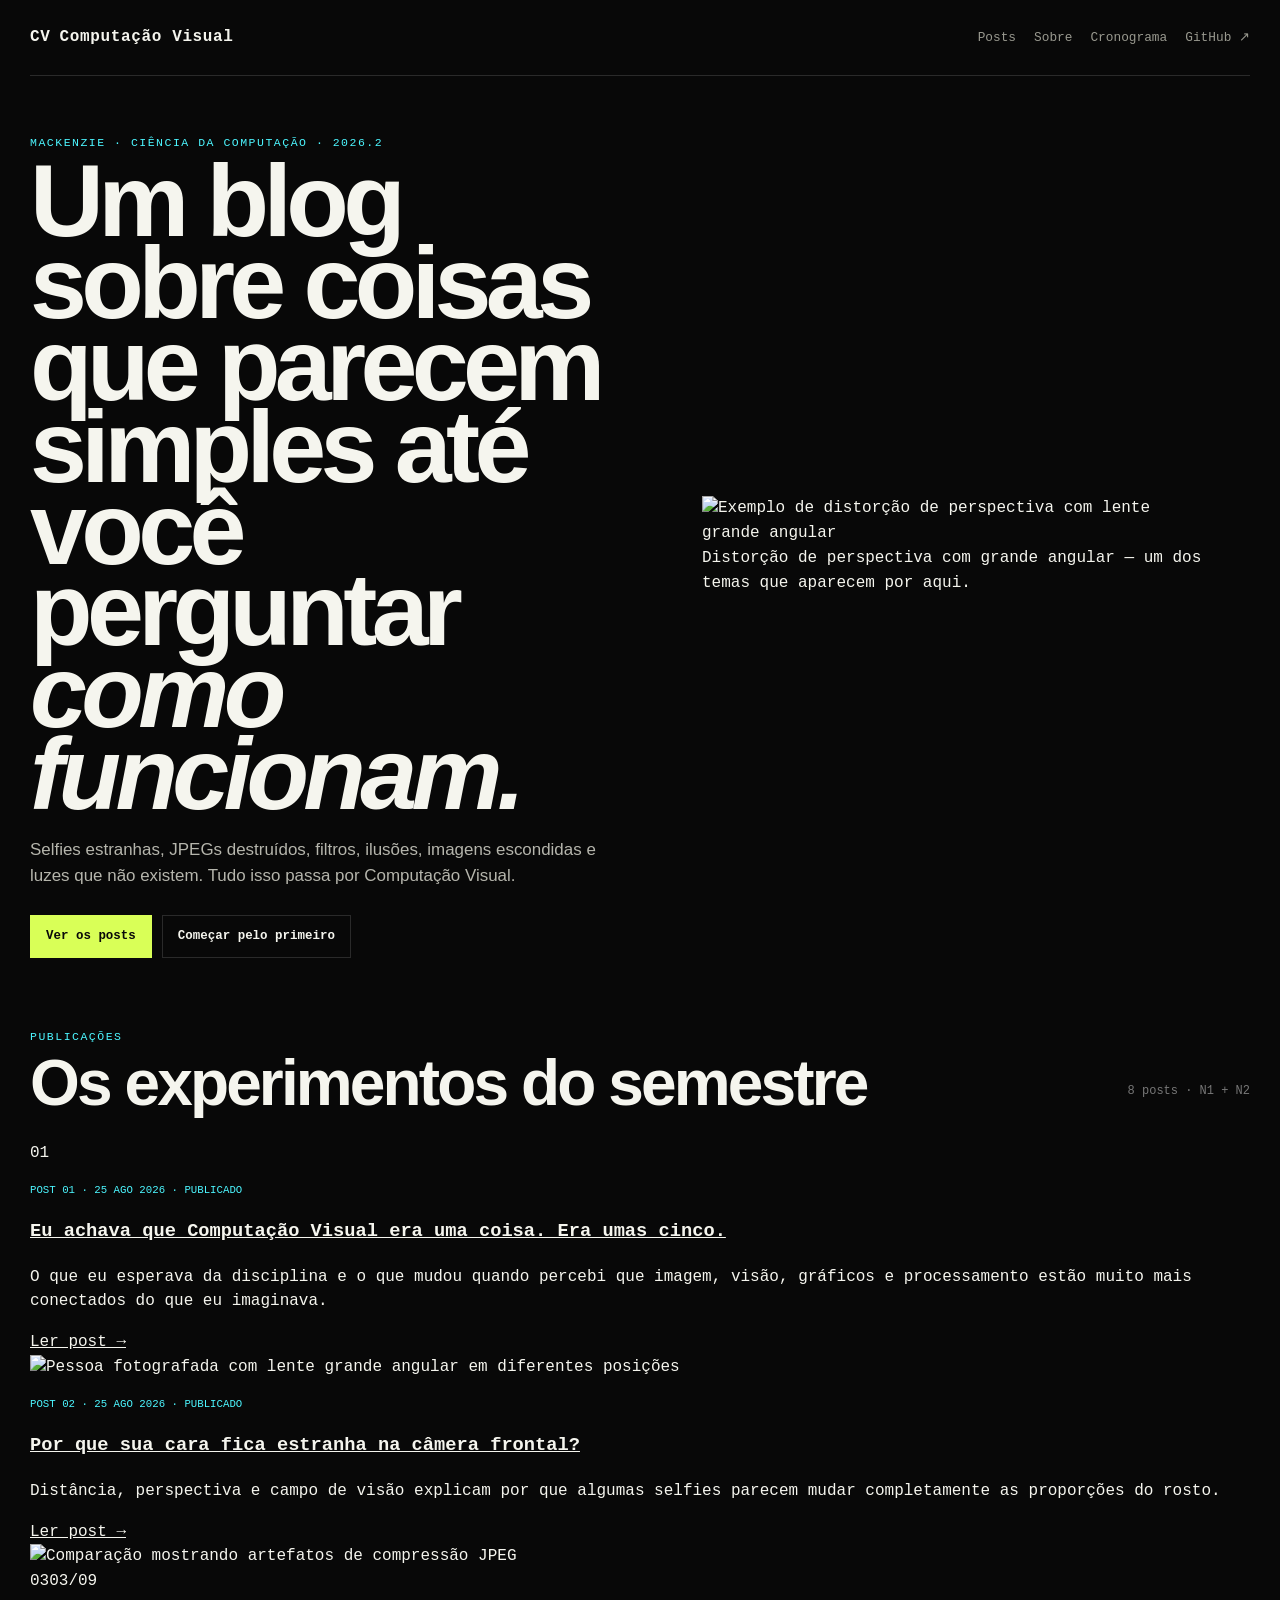
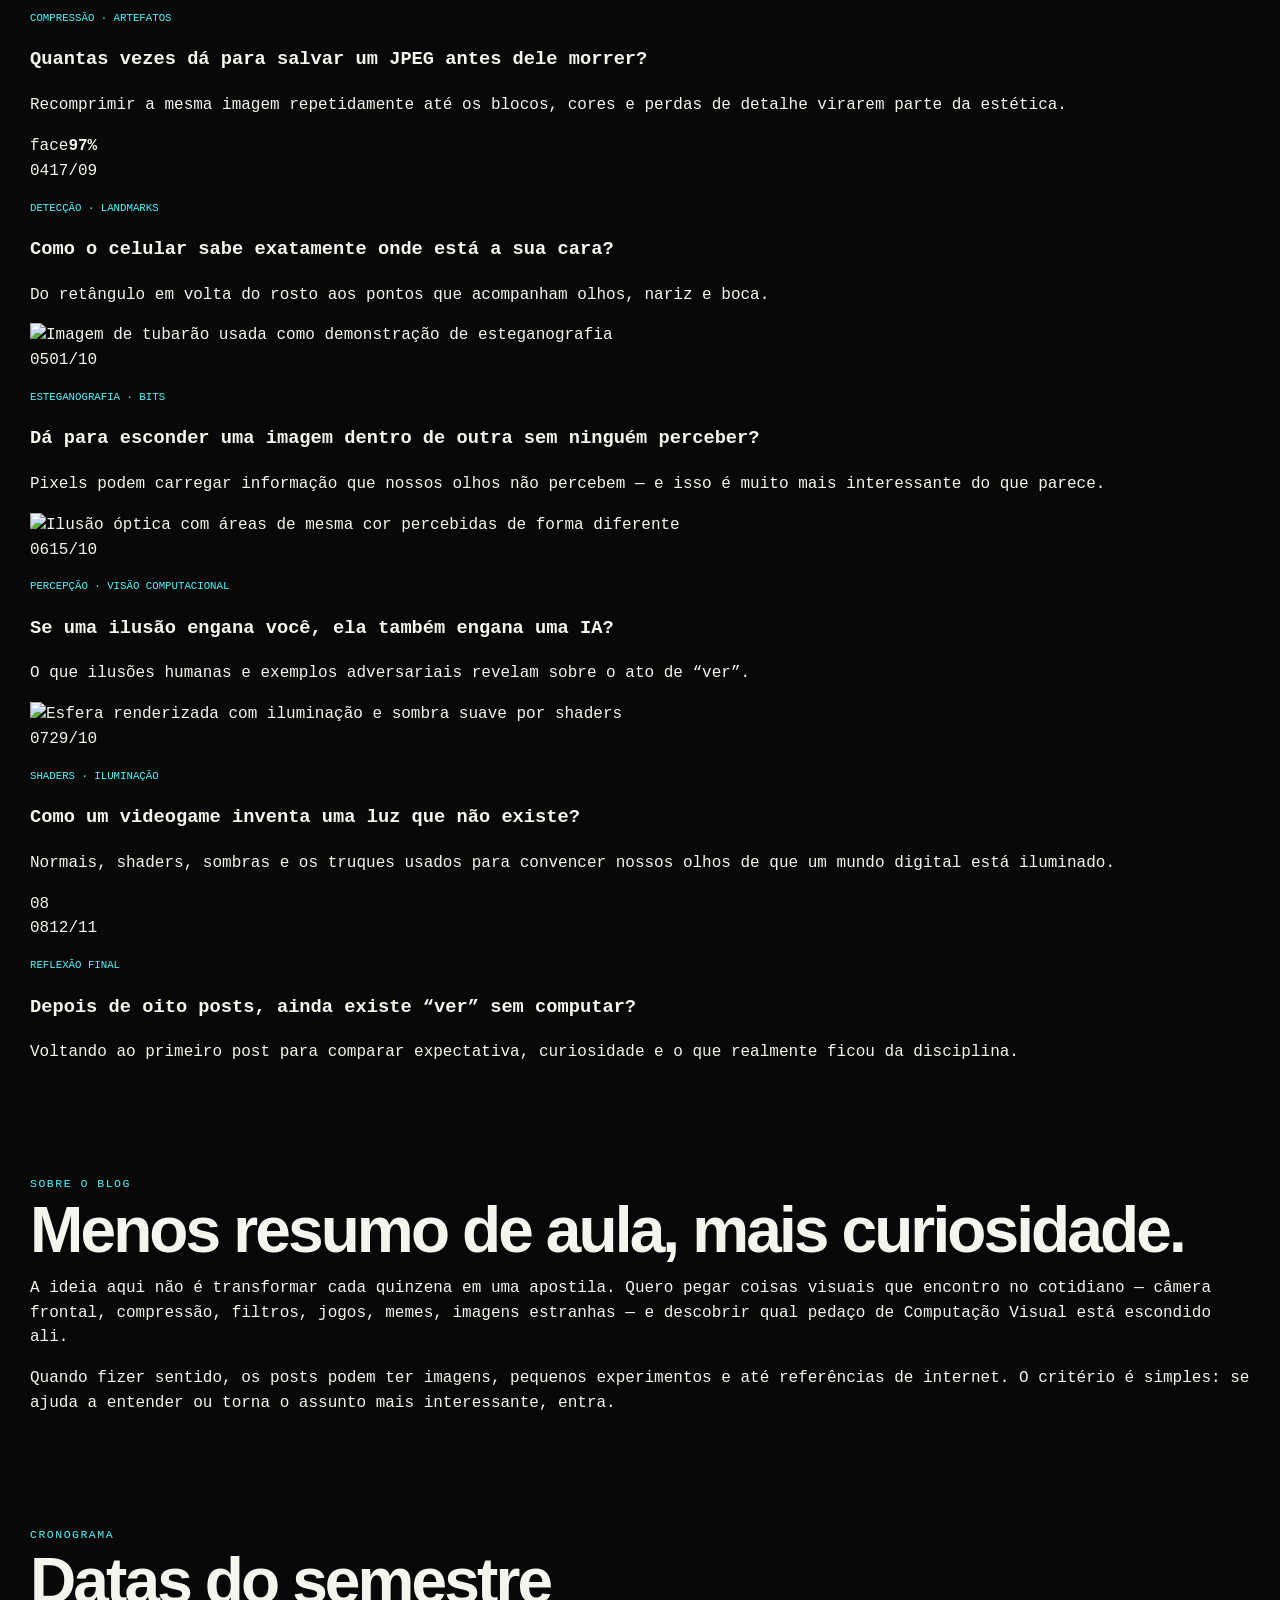
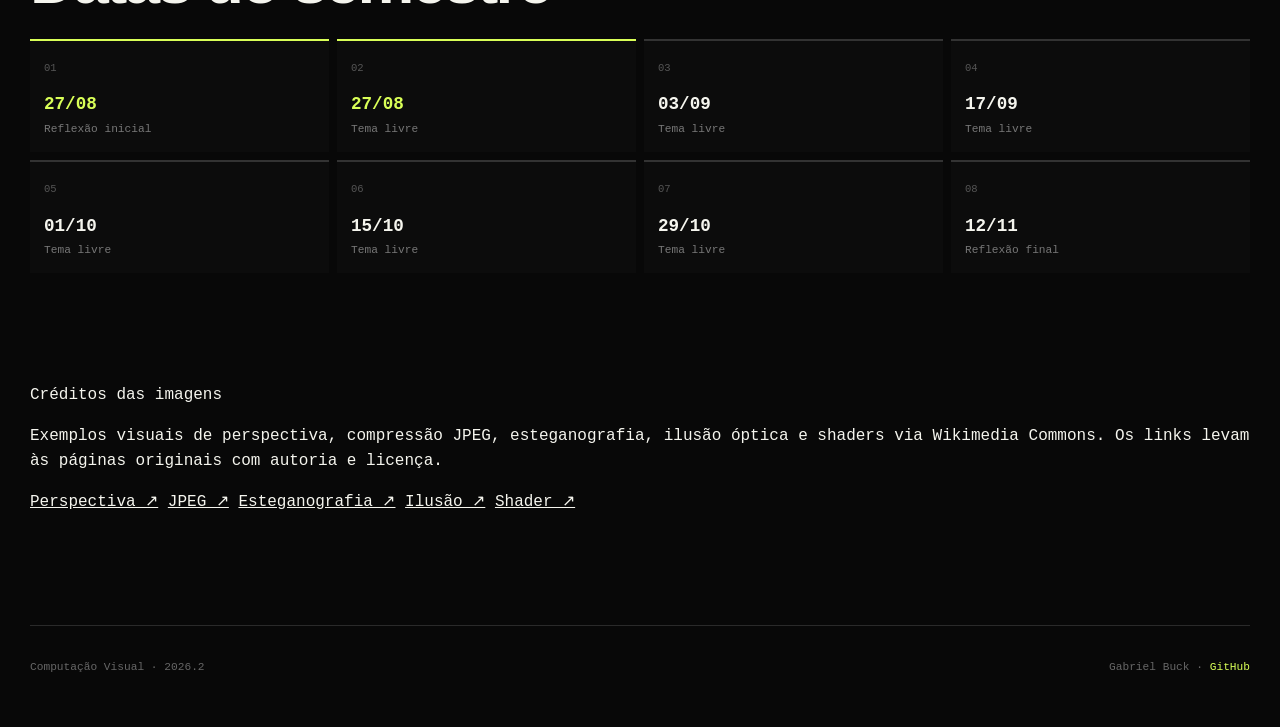
==== commit f7a9dcee: "style: simplify blog into editorial visual design" ====
--- a/index.html
+++ b/index.html
@@ -3,185 +3,179 @@
 <head>
   <meta charset="utf-8">
   <meta name="viewport" content="width=device-width, initial-scale=1">
-  <meta name="description" content="Experimentos sobre Computação Visual — imagens, percepção, glitches e algoritmos.">
-  <meta name="theme-color" content="#090909">
-  <title>VISUAL_LAB // Computação Visual</title>
-  <link rel="stylesheet" href="assets/css/style.css?v=visual-lab-20260825-2">
-  <script defer src="assets/js/main.js?v=visual-lab-20260825-2"></script>
+  <meta name="description" content="Blog individual da disciplina de Computação Visual — 2026.2.">
+  <meta name="theme-color" content="#f6f5f1">
+  <title>Computação Visual · Gabriel Buck</title>
+  <link rel="stylesheet" href="assets/css/style.css?v=editorial-20260825-1">
 </head>
 <body>
-  <div class="noise" aria-hidden="true"></div>
-  <div class="scanlines" aria-hidden="true"></div>
-  <div class="cursor-glow" id="cursor-glow" aria-hidden="true"></div>
-
   <header class="site-header">
-    <a class="brand" href="index.html" aria-label="Página inicial">
-      <span class="brand-glyph">◉</span>
-      <span>VISUAL_LAB</span>
-      <small>26.2</small>
+    <a class="brand" href="index.html">
+      <span class="brand-mark">CV</span>
+      <span>Computação Visual</span>
     </a>
     <nav class="nav" aria-label="Navegação principal">
-      <a href="#experimentos">[experimentos]</a>
-      <a href="#manifesto">[manifesto]</a>
-      <a href="#timeline">[timeline]</a>
-      <a href="https://github.com/GabrielBuck/comp_visual" target="_blank" rel="noreferrer">[source ↗]</a>
+      <a href="#posts">Posts</a>
+      <a href="#sobre">Sobre</a>
+      <a href="#cronograma">Cronograma</a>
+      <a href="https://github.com/GabrielBuck/comp_visual" target="_blank" rel="noreferrer">GitHub ↗</a>
     </nav>
   </header>
 
   <main>
-    <section class="hero">
+    <section class="hero editorial-hero">
       <div class="hero-copy">
-        <div class="system-line"><span>SYS</span> percepção ≠ realidade</div>
-        <p class="eyebrow">Mackenzie // Ciência da Computação // 2026.2</p>
-        <h1>
-          <span class="ghost" data-text="COMPUTAÇÃO">COMPUTAÇÃO</span>
-          <span class="acid">VISUAL</span>
-        </h1>
-        <p class="hero-text">
-          Um arquivo de coisas estranhas que acontecem quando máquinas tentam
-          <strong>ver</strong>, <strong>inventar</strong> e <strong>enganar</strong> imagens.
-        </p>
+        <p class="eyebrow">Mackenzie · Ciência da Computação · 2026.2</p>
+        <h1>Um blog sobre coisas que parecem simples até você perguntar <em>como funcionam.</em></h1>
+        <p class="hero-text">Selfies estranhas, JPEGs destruídos, filtros, ilusões, imagens escondidas e luzes que não existem. Tudo isso passa por Computação Visual.</p>
         <div class="hero-actions">
-          <a class="button primary" href="#experimentos">ENTRAR NO LAB</a>
-          <a class="button secondary" href="posts/01-computacao-visual.html">EXP_001 →</a>
-        </div>
-        <div class="hero-tags" aria-label="Temas">
-          <span>pixels</span><span>glitches</span><span>visão</span><span>percepção</span><span>render</span><span>caos</span>
+          <a class="button primary" href="#posts">Ver os posts</a>
+          <a class="button secondary" href="posts/01-computacao-visual.html">Começar pelo primeiro</a>
         </div>
       </div>
-
-      <div class="machine-window">
-        <div class="window-bar"><span>visual_engine.exe</span><span>— □ ×</span></div>
-        <canvas id="hero-canvas" width="680" height="520"></canvas>
-        <div class="window-status">
-          <span>FRAME <b id="frame-count">000000</b></span>
-          <span class="live"><i></i> LIVE</span>
-          <span>MOVE_CURSOR()</span>
-        </div>
-      </div>
+      <figure class="hero-image">
+        <img src="https://commons.wikimedia.org/wiki/Special:Redirect/file/Perspective%20grand%20angle.jpg?width=1200" alt="Exemplo de distorção de perspectiva com lente grande angular">
+        <figcaption>Distorção de perspectiva com grande angular — um dos temas que aparecem por aqui.</figcaption>
+      </figure>
     </section>
 
-    <div class="marquee" aria-hidden="true">
-      <div>THE IMAGE IS DATA ✦ THE IMAGE IS DATA ✦ THE IMAGE IS DATA ✦ THE IMAGE IS DATA ✦ THE IMAGE IS DATA ✦</div>
-    </div>
-
-    <section class="section" id="experimentos">
+    <section class="section" id="posts">
       <div class="section-heading">
         <div>
-          <p class="eyebrow">/arquivo_de_experimentos</p>
-          <h2>8 coisas para olhar duas vezes.</h2>
+          <p class="eyebrow">Publicações</p>
+          <h2>Os experimentos do semestre</h2>
         </div>
-        <p class="section-note">N1 + N2 // 08 registros</p>
+        <p class="section-note">8 posts · N1 + N2</p>
       </div>
 
-      <div class="experiment-grid">
-        <article class="experiment-card exp-01">
-          <div class="card-visual grid-visual"><span></span><span></span><span></span></div>
-          <div class="card-head"><span>EXP_001</span><span class="status-tag online">ONLINE</span></div>
-          <p class="post-meta">25.08.2026 // reflexão inicial</p>
-          <h3><a href="posts/01-computacao-visual.html">Eu achava que Computação Visual era uma coisa. Era umas cinco.</a></h3>
-          <p>O que eu esperava da disciplina e o que mudou quando percebi o tamanho do guarda-chuva.</p>
-          <a class="launch" href="posts/01-computacao-visual.html">ABRIR EXPERIMENTO ↗</a>
+      <div class="featured-grid">
+        <article class="featured-post">
+          <div class="cover abstract-cover"><span>01</span></div>
+          <div class="post-content">
+            <p class="post-meta">POST 01 · 25 AGO 2026 · PUBLICADO</p>
+            <h3><a href="posts/01-computacao-visual.html">Eu achava que Computação Visual era uma coisa. Era umas cinco.</a></h3>
+            <p>O que eu esperava da disciplina e o que mudou quando percebi que imagem, visão, gráficos e processamento estão muito mais conectados do que eu imaginava.</p>
+            <a class="text-link" href="posts/01-computacao-visual.html">Ler post →</a>
+          </div>
         </article>
 
-        <article class="experiment-card exp-02">
-          <div class="card-visual face-visual">
-            <div class="face"><i class="eye a"></i><i class="eye b"></i><i class="nose"></i></div>
-            <div class="lens-ring"></div>
+        <article class="featured-post">
+          <img class="cover" src="https://commons.wikimedia.org/wiki/Special:Redirect/file/Perspective%20grand%20angle.jpg?width=900" alt="Pessoa fotografada com lente grande angular em diferentes posições">
+          <div class="post-content">
+            <p class="post-meta">POST 02 · 25 AGO 2026 · PUBLICADO</p>
+            <h3><a href="posts/02-pixels-rgb.html">Por que sua cara fica estranha na câmera frontal?</a></h3>
+            <p>Distância, perspectiva e campo de visão explicam por que algumas selfies parecem mudar completamente as proporções do rosto.</p>
+            <a class="text-link" href="posts/02-pixels-rgb.html">Ler post →</a>
           </div>
-          <div class="card-head"><span>EXP_002</span><span class="status-tag online">ONLINE</span></div>
-          <p class="post-meta">25.08.2026 // óptica + projeção</p>
-          <h3><a href="posts/02-pixels-rgb.html">Por que sua cara fica estranha na câmera frontal?</a></h3>
-          <p>Distância, perspectiva, distância focal e a matemática por trás do “essa câmera me odeia”.</p>
-          <a class="launch" href="posts/02-pixels-rgb.html">ABRIR EXPERIMENTO ↗</a>
+        </article>
+      </div>
+
+      <div class="posts-grid clean-grid">
+        <article class="post-card">
+          <img class="card-image" src="https://commons.wikimedia.org/wiki/Special:Redirect/file/JPEG%20compression%20Example.jpg?width=900" alt="Comparação mostrando artefatos de compressão JPEG">
+          <div class="card-body">
+            <div class="card-top"><span class="post-number">03</span><span class="pill upcoming">03/09</span></div>
+            <p class="post-meta">Compressão · artefatos</p>
+            <h3>Quantas vezes dá para salvar um JPEG antes dele morrer?</h3>
+            <p>Recomprimir a mesma imagem repetidamente até os blocos, cores e perdas de detalhe virarem parte da estética.</p>
+          </div>
         </article>
 
-        <article class="experiment-card exp-03">
-          <div class="card-visual jpeg-visual"><i></i><i></i><i></i><i></i><i></i><i></i><i></i><i></i></div>
-          <div class="card-head"><span>EXP_003</span><span class="status-tag pending">03.09</span></div>
-          <p class="post-meta">compressão // artefatos</p>
-          <h3>Quantas vezes dá para salvar um JPEG antes dele morrer?</h3>
-          <p>Uma imagem recomprimida de novo, de novo e de novo — até blocos, ringing e cores estranhas virarem a própria estética.</p>
-          <span class="launch disabled-link">AGUARDANDO DADOS...</span>
+        <article class="post-card">
+          <div class="card-image detection-preview" aria-hidden="true"><div class="face-box"><span>face</span><b>97%</b></div></div>
+          <div class="card-body">
+            <div class="card-top"><span class="post-number">04</span><span class="pill upcoming">17/09</span></div>
+            <p class="post-meta">Detecção · landmarks</p>
+            <h3>Como o celular sabe exatamente onde está a sua cara?</h3>
+            <p>Do retângulo em volta do rosto aos pontos que acompanham olhos, nariz e boca.</p>
+          </div>
         </article>
 
-        <article class="experiment-card exp-04">
-          <div class="card-visual detect-visual"><div class="detect-box">FACE?<b>97%</b></div><span>+</span></div>
-          <div class="card-head"><span>EXP_004</span><span class="status-tag pending">17.09</span></div>
-          <p class="post-meta">detecção // landmarks</p>
-          <h3>Como o celular sabe exatamente onde está a sua cara?</h3>
-          <p>Do retângulo em volta do rosto aos pontos que seguem olhos, nariz e boca em filtros e desbloqueios.</p>
-          <span class="launch disabled-link">AGUARDANDO DADOS...</span>
+        <article class="post-card">
+          <img class="card-image" src="https://commons.wikimedia.org/wiki/Special:Redirect/file/Steganography-shark.png?width=900" alt="Imagem de tubarão usada como demonstração de esteganografia">
+          <div class="card-body">
+            <div class="card-top"><span class="post-number">05</span><span class="pill upcoming">01/10</span></div>
+            <p class="post-meta">Esteganografia · bits</p>
+            <h3>Dá para esconder uma imagem dentro de outra sem ninguém perceber?</h3>
+            <p>Pixels podem carregar informação que nossos olhos não percebem — e isso é muito mais interessante do que parece.</p>
+          </div>
         </article>
 
-        <article class="experiment-card exp-05">
-          <div class="card-visual steg-visual"><div>01001000<br>01001001<br>01000100<br>01000101</div><b>HIDDEN</b></div>
-          <div class="card-head"><span>EXP_005</span><span class="status-tag pending">01.10</span></div>
-          <p class="post-meta">esteganografia // bits</p>
-          <h3>Dá para esconder uma imagem dentro de outra sem ninguém perceber?</h3>
-          <p>LSB, canais de cor e a ideia de usar pixels não só para mostrar informação, mas também para escondê-la.</p>
-          <span class="launch disabled-link">AGUARDANDO DADOS...</span>
+        <article class="post-card">
+          <img class="card-image" src="https://commons.wikimedia.org/wiki/Special:Redirect/file/Optical%20Illusion.png?width=900" alt="Ilusão óptica com áreas de mesma cor percebidas de forma diferente">
+          <div class="card-body">
+            <div class="card-top"><span class="post-number">06</span><span class="pill upcoming">15/10</span></div>
+            <p class="post-meta">Percepção · visão computacional</p>
+            <h3>Se uma ilusão engana você, ela também engana uma IA?</h3>
+            <p>O que ilusões humanas e exemplos adversariais revelam sobre o ato de “ver”.</p>
+          </div>
         </article>
 
-        <article class="experiment-card exp-06">
-          <div class="card-visual illusion-visual"><i></i><i></i><i></i><i></i><i></i></div>
-          <div class="card-head"><span>EXP_006</span><span class="status-tag pending">15.10</span></div>
-          <p class="post-meta">percepção // visão computacional</p>
-          <h3>Se uma ilusão engana você, ela também engana uma IA?</h3>
-          <p>Ilusões humanas, padrões adversariais e o desconforto de descobrir que “ver” nunca foi tão objetivo quanto parece.</p>
-          <span class="launch disabled-link">AGUARDANDO DADOS...</span>
+        <article class="post-card">
+          <img class="card-image" src="https://commons.wikimedia.org/wiki/Special:Redirect/file/Sphere%20with%20soft%20shadow.jpg?width=900" alt="Esfera renderizada com iluminação e sombra suave por shaders">
+          <div class="card-body">
+            <div class="card-top"><span class="post-number">07</span><span class="pill upcoming">29/10</span></div>
+            <p class="post-meta">Shaders · iluminação</p>
+            <h3>Como um videogame inventa uma luz que não existe?</h3>
+            <p>Normais, shaders, sombras e os truques usados para convencer nossos olhos de que um mundo digital está iluminado.</p>
+          </div>
         </article>
 
-        <article class="experiment-card exp-07">
-          <div class="card-visual shader-visual"><div class="orb"></div><span>LIGHT != REAL</span></div>
-          <div class="card-head"><span>EXP_007</span><span class="status-tag pending">29.10</span></div>
-          <p class="post-meta">shaders // iluminação</p>
-          <h3>Como um videogame inventa uma luz que não existe?</h3>
-          <p>Normais, shaders, sombras e os truques usados para fazer alguns milhões de pixels parecerem um mundo iluminado.</p>
-          <span class="launch disabled-link">AGUARDANDO DADOS...</span>
-        </article>
-
-        <article class="experiment-card exp-08">
-          <div class="card-visual archive-visual"><span>01</span><span>02</span><span>03</span><span>04</span><span>05</span><span>06</span><span>07</span><b>08</b></div>
-          <div class="card-head"><span>EXP_008</span><span class="status-tag pending">12.11</span></div>
-          <p class="post-meta">reflexão final // obrigatório</p>
-          <h3>Depois de oito posts, ainda existe “ver” sem computar?</h3>
-          <p>Voltando ao primeiro registro para descobrir o que mudou na minha ideia de imagem, percepção e Computação Visual.</p>
-          <span class="launch disabled-link">ARQUIVO INCOMPLETO...</span>
+        <article class="post-card reflection-card">
+          <div class="card-image final-cover"><span>08</span></div>
+          <div class="card-body">
+            <div class="card-top"><span class="post-number">08</span><span class="pill upcoming">12/11</span></div>
+            <p class="post-meta">Reflexão final</p>
+            <h3>Depois de oito posts, ainda existe “ver” sem computar?</h3>
+            <p>Voltando ao primeiro post para comparar expectativa, curiosidade e o que realmente ficou da disciplina.</p>
+          </div>
         </article>
       </div>
     </section>
 
-    <section class="section manifesto" id="manifesto">
-      <div class="manifesto-label">MANIFESTO.txt</div>
+    <section class="section about-section" id="sobre">
       <div>
-        <p class="big-quote">“Não quero que este blog pareça um resumo de aula.”</p>
-        <p>Quero usar cada postagem como desculpa para desmontar alguma coisa visual que parece banal até você perguntar <em>como isso funciona?</em></p>
-        <p>Uma selfie, um JPEG horrível, um filtro, uma ilusão, um shader. O tema muda; a pergunta continua sendo a mesma: <strong>o que o computador está realmente fazendo com o que enxergamos?</strong></p>
+        <p class="eyebrow">Sobre o blog</p>
+        <h2>Menos resumo de aula, mais curiosidade.</h2>
+      </div>
+      <div class="prose-lite">
+        <p>A ideia aqui não é transformar cada quinzena em uma apostila. Quero pegar coisas visuais que encontro no cotidiano — câmera frontal, compressão, filtros, jogos, memes, imagens estranhas — e descobrir qual pedaço de Computação Visual está escondido ali.</p>
+        <p>Quando fizer sentido, os posts podem ter imagens, pequenos experimentos e até referências de internet. O critério é simples: se ajuda a entender ou torna o assunto mais interessante, entra.</p>
       </div>
     </section>
 
-    <section class="section" id="timeline">
+    <section class="section" id="cronograma">
       <div class="section-heading">
-        <div><p class="eyebrow">/deadlines</p><h2>Linha do tempo</h2></div>
-        <p class="section-note">não alimentar depois da meia-noite</p>
+        <div><p class="eyebrow">Cronograma</p><h2>Datas do semestre</h2></div>
       </div>
       <div class="timeline">
-        <div class="timeline-item done"><span>001</span><strong>27/08</strong><p>expectativas</p></div>
-        <div class="timeline-item done"><span>002</span><strong>27/08</strong><p>tema livre</p></div>
-        <div class="timeline-item"><span>003</span><strong>03/09</strong><p>tema livre</p></div>
-        <div class="timeline-item"><span>004</span><strong>17/09</strong><p>tema livre</p></div>
-        <div class="timeline-item"><span>005</span><strong>01/10</strong><p>tema livre</p></div>
-        <div class="timeline-item"><span>006</span><strong>15/10</strong><p>tema livre</p></div>
-        <div class="timeline-item"><span>007</span><strong>29/10</strong><p>tema livre</p></div>
-        <div class="timeline-item"><span>008</span><strong>12/11</strong><p>reflexão final</p></div>
+        <div class="timeline-item done"><span>01</span><strong>27/08</strong><p>Reflexão inicial</p></div>
+        <div class="timeline-item done"><span>02</span><strong>27/08</strong><p>Tema livre</p></div>
+        <div class="timeline-item"><span>03</span><strong>03/09</strong><p>Tema livre</p></div>
+        <div class="timeline-item"><span>04</span><strong>17/09</strong><p>Tema livre</p></div>
+        <div class="timeline-item"><span>05</span><strong>01/10</strong><p>Tema livre</p></div>
+        <div class="timeline-item"><span>06</span><strong>15/10</strong><p>Tema livre</p></div>
+        <div class="timeline-item"><span>07</span><strong>29/10</strong><p>Tema livre</p></div>
+        <div class="timeline-item"><span>08</span><strong>12/11</strong><p>Reflexão final</p></div>
+      </div>
+    </section>
+
+    <section class="section credits">
+      <p class="credits-title">Créditos das imagens</p>
+      <p>Exemplos visuais de perspectiva, compressão JPEG, esteganografia, ilusão óptica e shaders via Wikimedia Commons. Os links levam às páginas originais com autoria e licença.</p>
+      <div class="credit-links">
+        <a href="https://commons.wikimedia.org/wiki/File:Perspective_grand_angle.jpg" target="_blank" rel="noreferrer">Perspectiva ↗</a>
+        <a href="https://commons.wikimedia.org/wiki/File:JPEG_compression_Example.jpg" target="_blank" rel="noreferrer">JPEG ↗</a>
+        <a href="https://commons.wikimedia.org/wiki/File:Steganography-shark.png" target="_blank" rel="noreferrer">Esteganografia ↗</a>
+        <a href="https://commons.wikimedia.org/wiki/File:Optical_Illusion.png" target="_blank" rel="noreferrer">Ilusão ↗</a>
+        <a href="https://commons.wikimedia.org/wiki/File:Sphere_with_soft_shadow.jpg" target="_blank" rel="noreferrer">Shader ↗</a>
       </div>
     </section>
   </main>
 
   <footer class="footer">
-    <p>VISUAL_LAB // Computação Visual 2026.2</p>
-    <p>GabrielBuck · <a href="https://github.com/GabrielBuck/comp_visual">source_code ↗</a></p>
+    <p>Computação Visual · 2026.2</p>
+    <p>Gabriel Buck · <a href="https://github.com/GabrielBuck/comp_visual">GitHub</a></p>
   </footer>
 </body>
 </html>
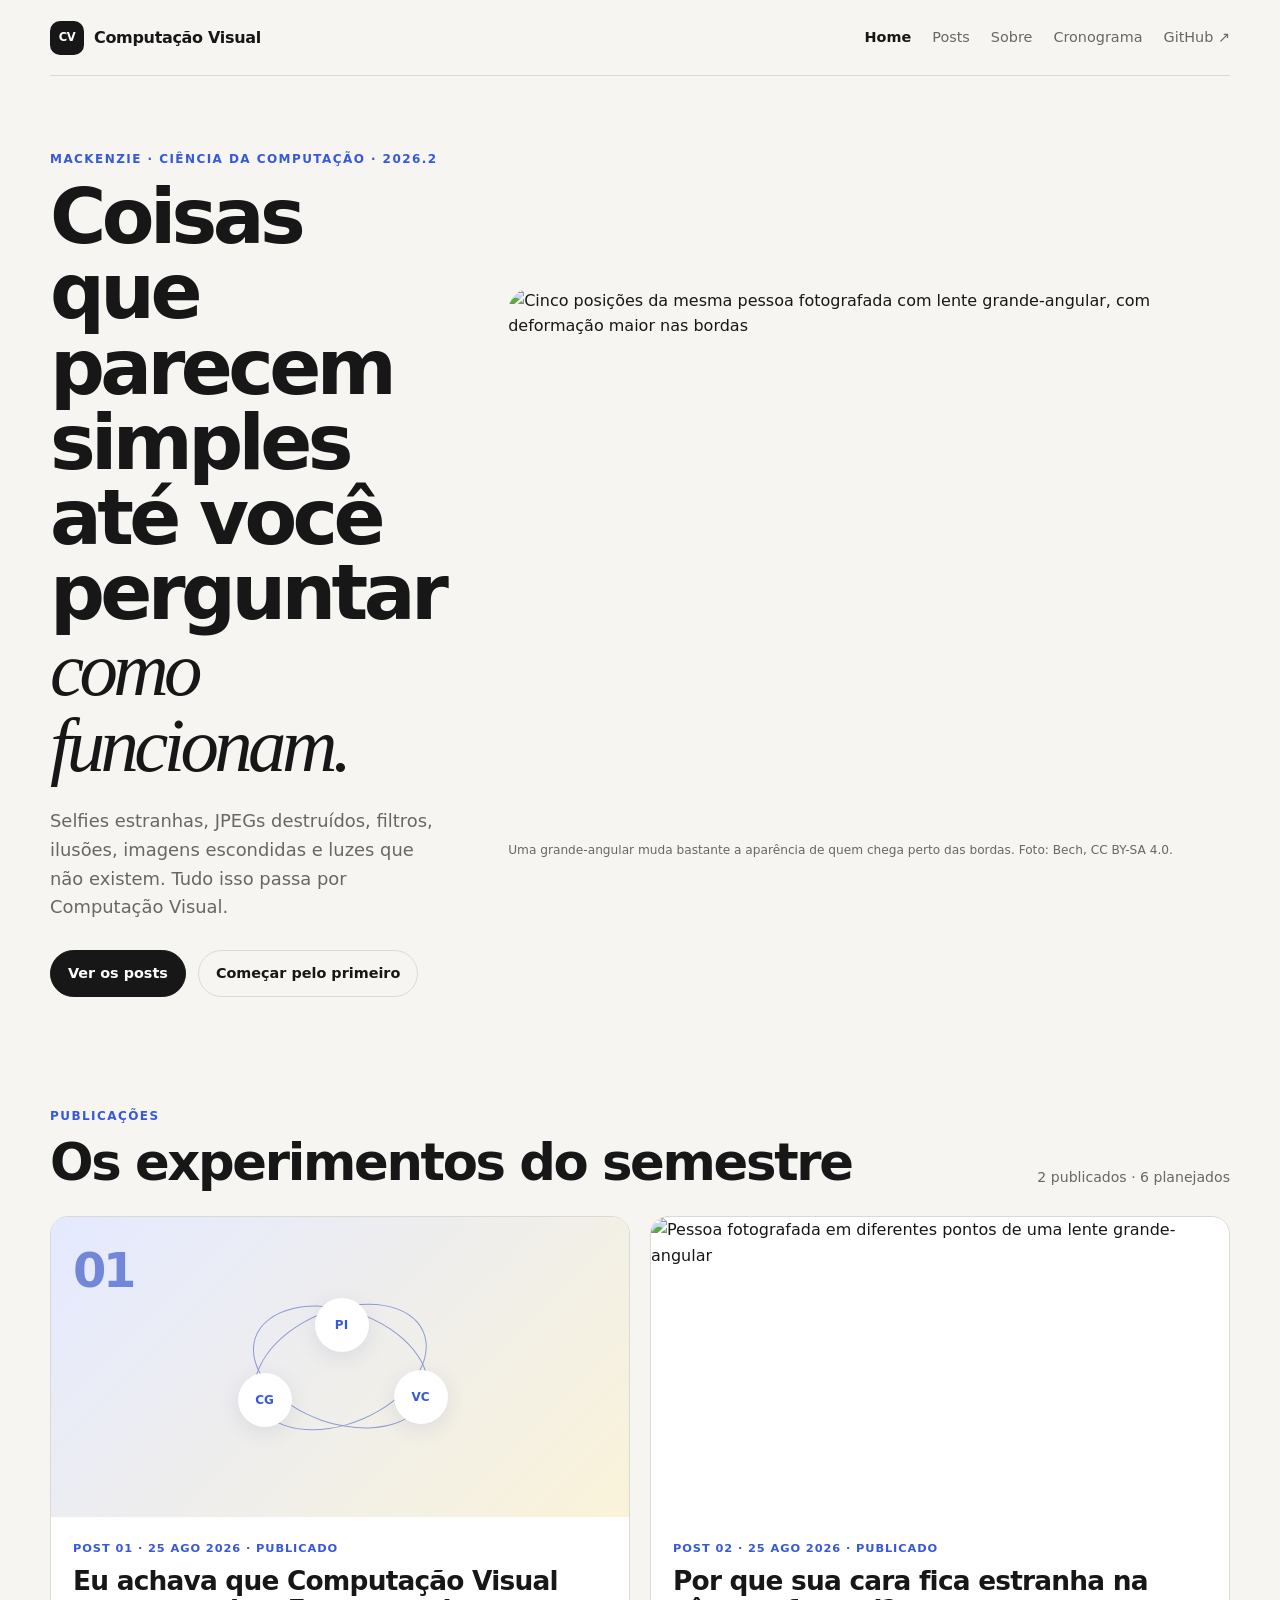
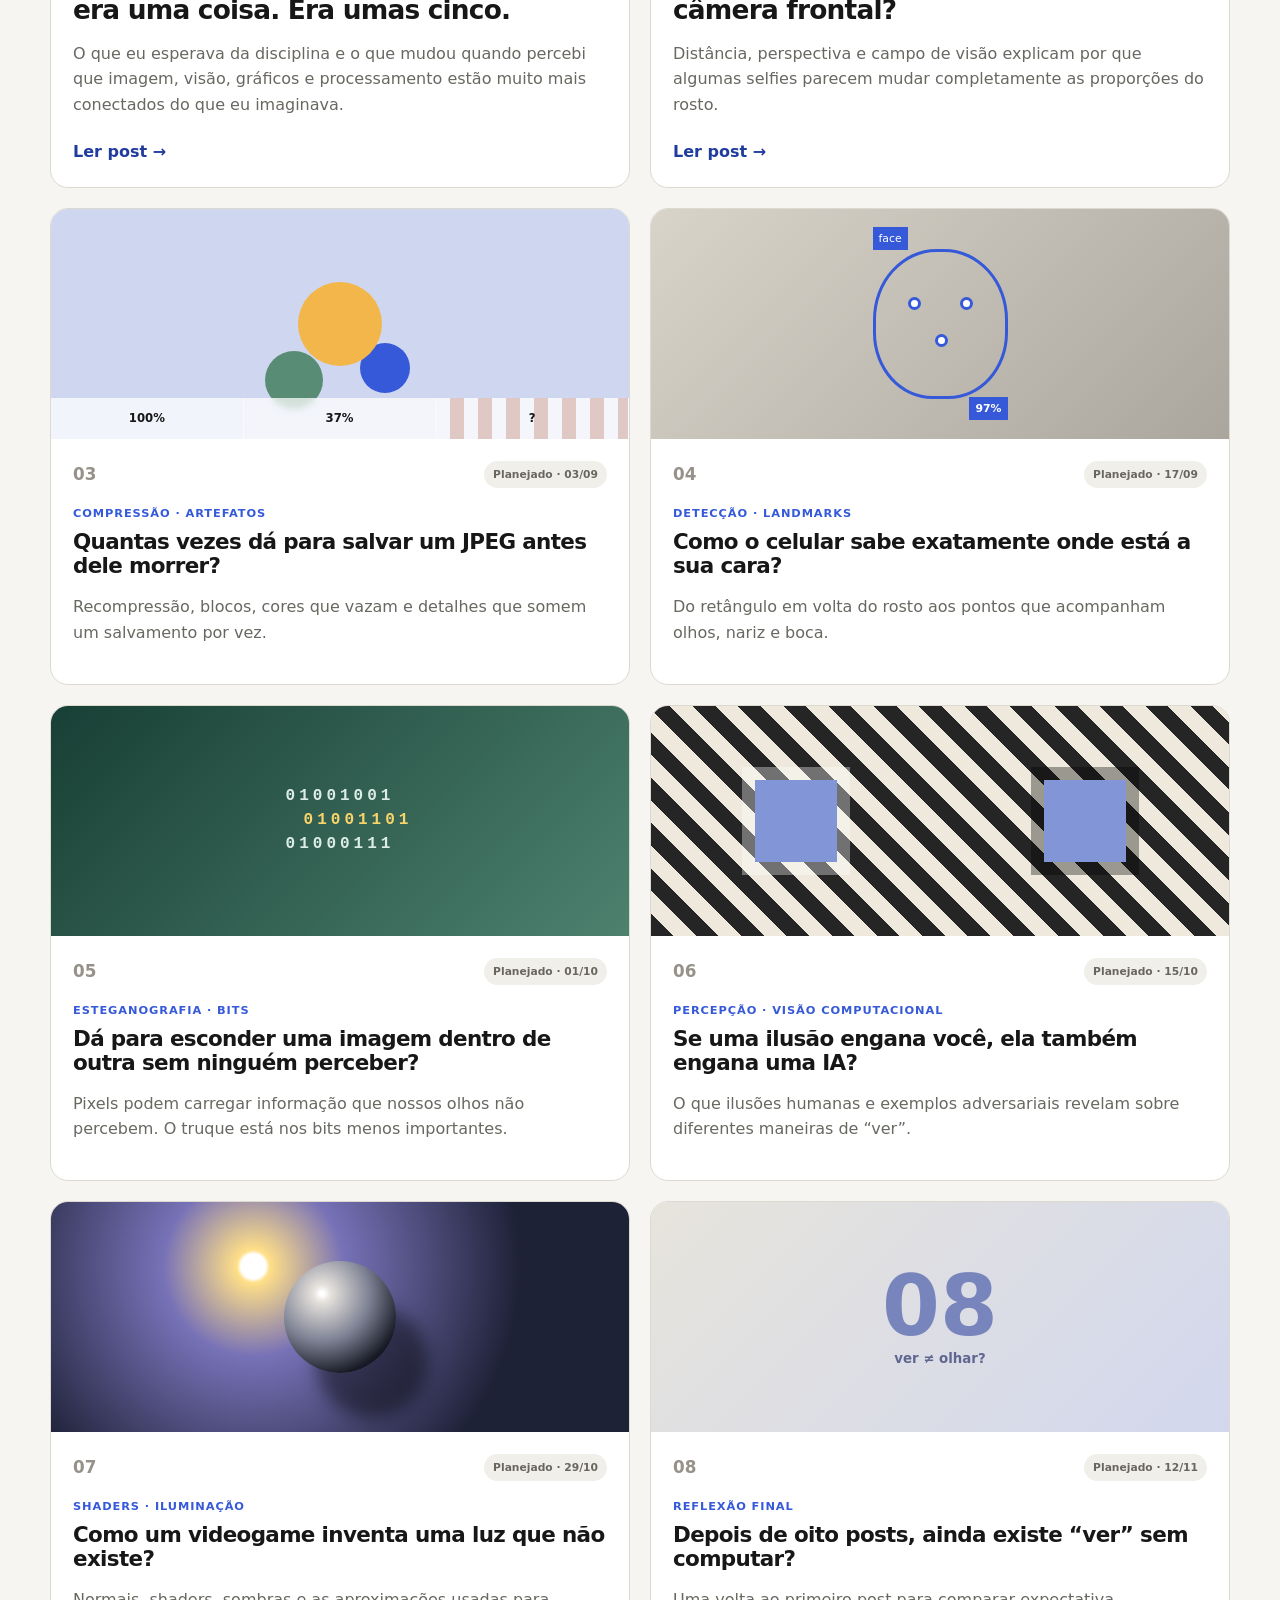
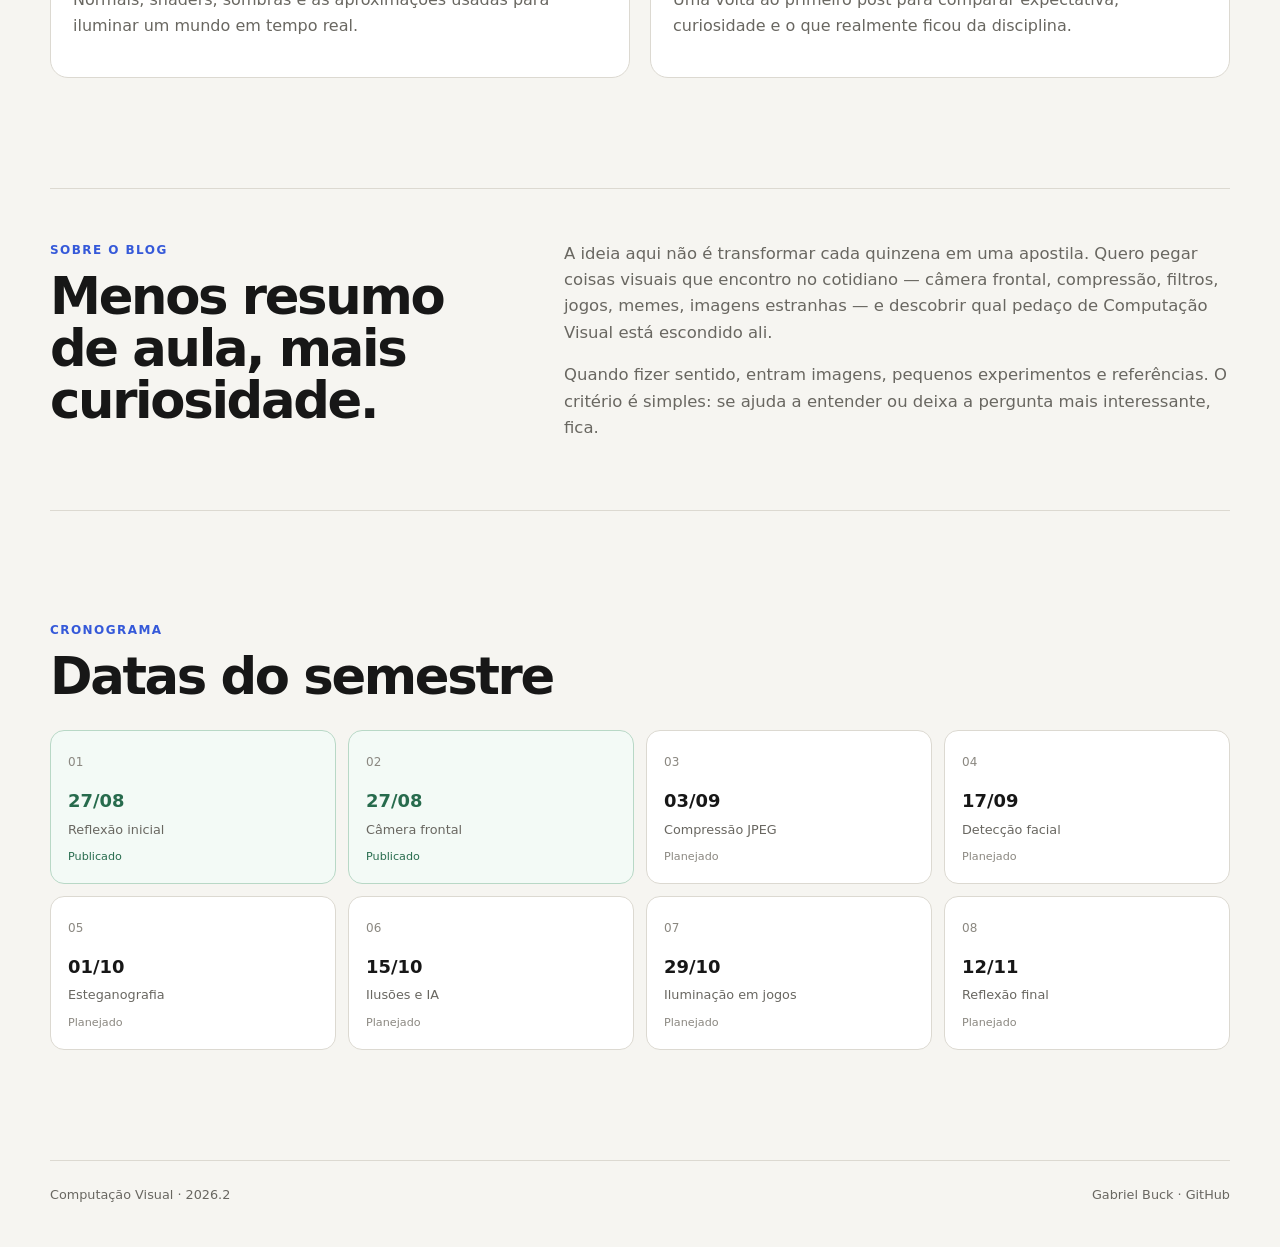
==== commit 39a5cf8e: "refactor: unify editorial design across blog" ====
--- a/index.html
+++ b/index.html
@@ -3,30 +3,38 @@
 <head>
   <meta charset="utf-8">
   <meta name="viewport" content="width=device-width, initial-scale=1">
-  <meta name="description" content="Blog individual da disciplina de Computação Visual — 2026.2.">
+  <meta name="description" content="Blog de Computação Visual de Gabriel Buck: câmera, imagens digitais, visão computacional, gráficos e experimentos do semestre.">
   <meta name="theme-color" content="#f6f5f1">
+  <link rel="canonical" href="https://gabrielbuck.github.io/comp_visual/">
+  <meta property="og:type" content="website">
+  <meta property="og:locale" content="pt_BR">
+  <meta property="og:title" content="Computação Visual · Gabriel Buck">
+  <meta property="og:description" content="Um blog sobre imagens, câmeras e as escolhas computacionais escondidas no que a gente vê.">
+  <meta property="og:url" content="https://gabrielbuck.github.io/comp_visual/">
   <title>Computação Visual · Gabriel Buck</title>
-  <link rel="stylesheet" href="assets/css/style.css?v=editorial-20260825-1">
+  <link rel="stylesheet" href="assets/css/style.css?v=editorial-20260825-2">
 </head>
 <body>
+  <a class="skip-link" href="#conteudo">Pular para o conteúdo</a>
   <header class="site-header">
-    <a class="brand" href="index.html">
-      <span class="brand-mark">CV</span>
+    <a class="brand" href="index.html" aria-label="Computação Visual — página inicial">
+      <span class="brand-mark" aria-hidden="true">CV</span>
       <span>Computação Visual</span>
     </a>
     <nav class="nav" aria-label="Navegação principal">
+      <a aria-current="page" href="index.html">Home</a>
       <a href="#posts">Posts</a>
       <a href="#sobre">Sobre</a>
       <a href="#cronograma">Cronograma</a>
-      <a href="https://github.com/GabrielBuck/comp_visual" target="_blank" rel="noreferrer">GitHub ↗</a>
+      <a href="https://github.com/GabrielBuck/comp_visual" target="_blank" rel="noreferrer">GitHub <span aria-hidden="true">↗</span></a>
     </nav>
   </header>
 
-  <main>
-    <section class="hero editorial-hero">
+  <main id="conteudo">
+    <section class="hero editorial-hero" aria-labelledby="hero-title">
       <div class="hero-copy">
         <p class="eyebrow">Mackenzie · Ciência da Computação · 2026.2</p>
-        <h1>Um blog sobre coisas que parecem simples até você perguntar <em>como funcionam.</em></h1>
+        <h1 id="hero-title">Coisas que parecem simples até você perguntar <em>como funcionam.</em></h1>
         <p class="hero-text">Selfies estranhas, JPEGs destruídos, filtros, ilusões, imagens escondidas e luzes que não existem. Tudo isso passa por Computação Visual.</p>
         <div class="hero-actions">
           <a class="button primary" href="#posts">Ver os posts</a>
@@ -34,57 +42,60 @@
         </div>
       </div>
       <figure class="hero-image">
-        <img src="https://commons.wikimedia.org/wiki/Special:Redirect/file/Perspective%20grand%20angle.jpg?width=1200" alt="Exemplo de distorção de perspectiva com lente grande angular">
-        <figcaption>Distorção de perspectiva com grande angular — um dos temas que aparecem por aqui.</figcaption>
+        <img src="assets/images/post-02/perspectiva-grande-angular.jpg" alt="Cinco posições da mesma pessoa fotografada com lente grande-angular, com deformação maior nas bordas" width="960" height="544">
+        <figcaption>Uma grande-angular muda bastante a aparência de quem chega perto das bordas. Foto: Bech, CC BY-SA 4.0.</figcaption>
       </figure>
     </section>
 
-    <section class="section" id="posts">
+    <section class="section" id="posts" aria-labelledby="posts-title">
       <div class="section-heading">
         <div>
           <p class="eyebrow">Publicações</p>
-          <h2>Os experimentos do semestre</h2>
+          <h2 id="posts-title">Os experimentos do semestre</h2>
         </div>
-        <p class="section-note">8 posts · N1 + N2</p>
+        <p class="section-note">2 publicados · 6 planejados</p>
       </div>
 
       <div class="featured-grid">
         <article class="featured-post">
-          <div class="cover abstract-cover"><span>01</span></div>
+          <div class="cover abstract-cover" aria-hidden="true">
+            <span class="cover-kicker">01</span>
+            <div class="cover-orbits"><i>CG</i><i>PI</i><i>VC</i></div>
+          </div>
           <div class="post-content">
-            <p class="post-meta">POST 01 · 25 AGO 2026 · PUBLICADO</p>
+            <p class="post-meta">Post 01 · 25 ago 2026 · publicado</p>
             <h3><a href="posts/01-computacao-visual.html">Eu achava que Computação Visual era uma coisa. Era umas cinco.</a></h3>
             <p>O que eu esperava da disciplina e o que mudou quando percebi que imagem, visão, gráficos e processamento estão muito mais conectados do que eu imaginava.</p>
-            <a class="text-link" href="posts/01-computacao-visual.html">Ler post →</a>
+            <a class="text-link" href="posts/01-computacao-visual.html">Ler post <span aria-hidden="true">→</span></a>
           </div>
         </article>
 
         <article class="featured-post">
-          <img class="cover" src="https://commons.wikimedia.org/wiki/Special:Redirect/file/Perspective%20grand%20angle.jpg?width=900" alt="Pessoa fotografada com lente grande angular em diferentes posições">
+          <img class="cover" src="assets/images/post-02/perspectiva-grande-angular.jpg" alt="Pessoa fotografada em diferentes pontos de uma lente grande-angular" width="960" height="544">
           <div class="post-content">
-            <p class="post-meta">POST 02 · 25 AGO 2026 · PUBLICADO</p>
-            <h3><a href="posts/02-pixels-rgb.html">Por que sua cara fica estranha na câmera frontal?</a></h3>
+            <p class="post-meta">Post 02 · 25 ago 2026 · publicado</p>
+            <h3><a href="posts/02-camera-frontal-perspectiva.html">Por que sua cara fica estranha na câmera frontal?</a></h3>
             <p>Distância, perspectiva e campo de visão explicam por que algumas selfies parecem mudar completamente as proporções do rosto.</p>
-            <a class="text-link" href="posts/02-pixels-rgb.html">Ler post →</a>
+            <a class="text-link" href="posts/02-camera-frontal-perspectiva.html">Ler post <span aria-hidden="true">→</span></a>
           </div>
         </article>
       </div>
 
-      <div class="posts-grid clean-grid">
+      <div class="posts-grid">
         <article class="post-card">
-          <img class="card-image" src="https://commons.wikimedia.org/wiki/Special:Redirect/file/JPEG%20compression%20Example.jpg?width=900" alt="Comparação mostrando artefatos de compressão JPEG">
+          <div class="card-image planned-visual jpeg-visual" aria-hidden="true"><span>100%</span><span>37%</span><span>?</span></div>
           <div class="card-body">
-            <div class="card-top"><span class="post-number">03</span><span class="pill upcoming">03/09</span></div>
+            <div class="card-top"><span class="post-number">03</span><span class="pill upcoming">Planejado · 03/09</span></div>
             <p class="post-meta">Compressão · artefatos</p>
             <h3>Quantas vezes dá para salvar um JPEG antes dele morrer?</h3>
-            <p>Recomprimir a mesma imagem repetidamente até os blocos, cores e perdas de detalhe virarem parte da estética.</p>
+            <p>Recompressão, blocos, cores que vazam e detalhes que somem um salvamento por vez.</p>
           </div>
         </article>
 
         <article class="post-card">
-          <div class="card-image detection-preview" aria-hidden="true"><div class="face-box"><span>face</span><b>97%</b></div></div>
+          <div class="card-image planned-visual detection-preview" aria-hidden="true"><div class="face-box"><span>face</span><b>97%</b><i></i><i></i><i></i></div></div>
           <div class="card-body">
-            <div class="card-top"><span class="post-number">04</span><span class="pill upcoming">17/09</span></div>
+            <div class="card-top"><span class="post-number">04</span><span class="pill upcoming">Planejado · 17/09</span></div>
             <p class="post-meta">Detecção · landmarks</p>
             <h3>Como o celular sabe exatamente onde está a sua cara?</h3>
             <p>Do retângulo em volta do rosto aos pontos que acompanham olhos, nariz e boca.</p>
@@ -92,90 +103,78 @@
         </article>
 
         <article class="post-card">
-          <img class="card-image" src="https://commons.wikimedia.org/wiki/Special:Redirect/file/Steganography-shark.png?width=900" alt="Imagem de tubarão usada como demonstração de esteganografia">
+          <div class="card-image planned-visual bits-visual" aria-hidden="true"><span>01001001</span><span>01001101</span><span>01000111</span></div>
           <div class="card-body">
-            <div class="card-top"><span class="post-number">05</span><span class="pill upcoming">01/10</span></div>
+            <div class="card-top"><span class="post-number">05</span><span class="pill upcoming">Planejado · 01/10</span></div>
             <p class="post-meta">Esteganografia · bits</p>
             <h3>Dá para esconder uma imagem dentro de outra sem ninguém perceber?</h3>
-            <p>Pixels podem carregar informação que nossos olhos não percebem — e isso é muito mais interessante do que parece.</p>
+            <p>Pixels podem carregar informação que nossos olhos não percebem. O truque está nos bits menos importantes.</p>
           </div>
         </article>
 
         <article class="post-card">
-          <img class="card-image" src="https://commons.wikimedia.org/wiki/Special:Redirect/file/Optical%20Illusion.png?width=900" alt="Ilusão óptica com áreas de mesma cor percebidas de forma diferente">
+          <div class="card-image planned-visual illusion-visual" aria-hidden="true"><span></span><span></span></div>
           <div class="card-body">
-            <div class="card-top"><span class="post-number">06</span><span class="pill upcoming">15/10</span></div>
+            <div class="card-top"><span class="post-number">06</span><span class="pill upcoming">Planejado · 15/10</span></div>
             <p class="post-meta">Percepção · visão computacional</p>
             <h3>Se uma ilusão engana você, ela também engana uma IA?</h3>
-            <p>O que ilusões humanas e exemplos adversariais revelam sobre o ato de “ver”.</p>
+            <p>O que ilusões humanas e exemplos adversariais revelam sobre diferentes maneiras de “ver”.</p>
           </div>
         </article>
 
         <article class="post-card">
-          <img class="card-image" src="https://commons.wikimedia.org/wiki/Special:Redirect/file/Sphere%20with%20soft%20shadow.jpg?width=900" alt="Esfera renderizada com iluminação e sombra suave por shaders">
+          <div class="card-image planned-visual light-visual" aria-hidden="true"><span></span></div>
           <div class="card-body">
-            <div class="card-top"><span class="post-number">07</span><span class="pill upcoming">29/10</span></div>
+            <div class="card-top"><span class="post-number">07</span><span class="pill upcoming">Planejado · 29/10</span></div>
             <p class="post-meta">Shaders · iluminação</p>
             <h3>Como um videogame inventa uma luz que não existe?</h3>
-            <p>Normais, shaders, sombras e os truques usados para convencer nossos olhos de que um mundo digital está iluminado.</p>
+            <p>Normais, shaders, sombras e as aproximações usadas para iluminar um mundo em tempo real.</p>
           </div>
         </article>
 
-        <article class="post-card reflection-card">
-          <div class="card-image final-cover"><span>08</span></div>
+        <article class="post-card">
+          <div class="card-image planned-visual final-cover" aria-hidden="true"><span>08</span><small>ver ≠ olhar?</small></div>
           <div class="card-body">
-            <div class="card-top"><span class="post-number">08</span><span class="pill upcoming">12/11</span></div>
+            <div class="card-top"><span class="post-number">08</span><span class="pill upcoming">Planejado · 12/11</span></div>
             <p class="post-meta">Reflexão final</p>
             <h3>Depois de oito posts, ainda existe “ver” sem computar?</h3>
-            <p>Voltando ao primeiro post para comparar expectativa, curiosidade e o que realmente ficou da disciplina.</p>
+            <p>Uma volta ao primeiro post para comparar expectativa, curiosidade e o que realmente ficou da disciplina.</p>
           </div>
         </article>
       </div>
     </section>
 
-    <section class="section about-section" id="sobre">
+    <section class="section about-section" id="sobre" aria-labelledby="about-title">
       <div>
         <p class="eyebrow">Sobre o blog</p>
-        <h2>Menos resumo de aula, mais curiosidade.</h2>
+        <h2 id="about-title">Menos resumo de aula, mais curiosidade.</h2>
       </div>
       <div class="prose-lite">
         <p>A ideia aqui não é transformar cada quinzena em uma apostila. Quero pegar coisas visuais que encontro no cotidiano — câmera frontal, compressão, filtros, jogos, memes, imagens estranhas — e descobrir qual pedaço de Computação Visual está escondido ali.</p>
-        <p>Quando fizer sentido, os posts podem ter imagens, pequenos experimentos e até referências de internet. O critério é simples: se ajuda a entender ou torna o assunto mais interessante, entra.</p>
+        <p>Quando fizer sentido, entram imagens, pequenos experimentos e referências. O critério é simples: se ajuda a entender ou deixa a pergunta mais interessante, fica.</p>
       </div>
     </section>
 
-    <section class="section" id="cronograma">
+    <section class="section" id="cronograma" aria-labelledby="schedule-title">
       <div class="section-heading">
-        <div><p class="eyebrow">Cronograma</p><h2>Datas do semestre</h2></div>
+        <div><p class="eyebrow">Cronograma</p><h2 id="schedule-title">Datas do semestre</h2></div>
       </div>
-      <div class="timeline">
-        <div class="timeline-item done"><span>01</span><strong>27/08</strong><p>Reflexão inicial</p></div>
-        <div class="timeline-item done"><span>02</span><strong>27/08</strong><p>Tema livre</p></div>
-        <div class="timeline-item"><span>03</span><strong>03/09</strong><p>Tema livre</p></div>
-        <div class="timeline-item"><span>04</span><strong>17/09</strong><p>Tema livre</p></div>
-        <div class="timeline-item"><span>05</span><strong>01/10</strong><p>Tema livre</p></div>
-        <div class="timeline-item"><span>06</span><strong>15/10</strong><p>Tema livre</p></div>
-        <div class="timeline-item"><span>07</span><strong>29/10</strong><p>Tema livre</p></div>
-        <div class="timeline-item"><span>08</span><strong>12/11</strong><p>Reflexão final</p></div>
-      </div>
-    </section>
-
-    <section class="section credits">
-      <p class="credits-title">Créditos das imagens</p>
-      <p>Exemplos visuais de perspectiva, compressão JPEG, esteganografia, ilusão óptica e shaders via Wikimedia Commons. Os links levam às páginas originais com autoria e licença.</p>
-      <div class="credit-links">
-        <a href="https://commons.wikimedia.org/wiki/File:Perspective_grand_angle.jpg" target="_blank" rel="noreferrer">Perspectiva ↗</a>
-        <a href="https://commons.wikimedia.org/wiki/File:JPEG_compression_Example.jpg" target="_blank" rel="noreferrer">JPEG ↗</a>
-        <a href="https://commons.wikimedia.org/wiki/File:Steganography-shark.png" target="_blank" rel="noreferrer">Esteganografia ↗</a>
-        <a href="https://commons.wikimedia.org/wiki/File:Optical_Illusion.png" target="_blank" rel="noreferrer">Ilusão ↗</a>
-        <a href="https://commons.wikimedia.org/wiki/File:Sphere_with_soft_shadow.jpg" target="_blank" rel="noreferrer">Shader ↗</a>
+      <div class="timeline" aria-label="Cronograma de publicações">
+        <div class="timeline-item done"><span>01</span><strong>27/08</strong><p>Reflexão inicial</p><small>Publicado</small></div>
+        <div class="timeline-item done"><span>02</span><strong>27/08</strong><p>Câmera frontal</p><small>Publicado</small></div>
+        <div class="timeline-item"><span>03</span><strong>03/09</strong><p>Compressão JPEG</p><small>Planejado</small></div>
+        <div class="timeline-item"><span>04</span><strong>17/09</strong><p>Detecção facial</p><small>Planejado</small></div>
+        <div class="timeline-item"><span>05</span><strong>01/10</strong><p>Esteganografia</p><small>Planejado</small></div>
+        <div class="timeline-item"><span>06</span><strong>15/10</strong><p>Ilusões e IA</p><small>Planejado</small></div>
+        <div class="timeline-item"><span>07</span><strong>29/10</strong><p>Iluminação em jogos</p><small>Planejado</small></div>
+        <div class="timeline-item"><span>08</span><strong>12/11</strong><p>Reflexão final</p><small>Planejado</small></div>
       </div>
     </section>
   </main>
 
   <footer class="footer">
-    <p>Computação Visual · 2026.2</p>
+    <p><a href="index.html">Computação Visual</a> · 2026.2</p>
     <p>Gabriel Buck · <a href="https://github.com/GabrielBuck/comp_visual">GitHub</a></p>
   </footer>
 </body>
-</html>+</html>
--- a/assets/css/style.css
+++ b/assets/css/style.css
@@ -1 +1,258 @@
-:root{--bg:#080808;--panel:#101010;--panel2:#151515;--text:#f5f5ee;--muted:#99998f;--line:#2a2a2a;--acid:#d9ff57;--cyan:#4cf6ff;--pink:#ff5ca8;--orange:#ff9f43;--max:1220px;--article:790px}*{box-sizing:border-box}html{scroll-behavior:smooth;background:var(--bg)}body{margin:0;background:var(--bg);color:var(--text);font-family:"Courier New",ui-monospace,monospace;line-height:1.55;overflow-x:hidden}a{color:inherit}.noise,.scanlines,.cursor-glow{position:fixed;inset:0;pointer-events:none}.noise{z-index:99;opacity:.035;background-image:url("data:image/svg+xml,%3Csvg xmlns='http://www.w3.org/2000/svg' width='120' height='120'%3E%3Cfilter id='n'%3E%3CfeTurbulence type='fractalNoise' baseFrequency='.9' numOctaves='3' stitchTiles='stitch'/%3E%3C/filter%3E%3Crect width='100%25' height='100%25' filter='url(%23n)' opacity='.8'/%3E%3C/svg%3E")}.scanlines{z-index:98;opacity:.06;background:repeating-linear-gradient(to bottom,transparent 0,transparent 3px,#fff 4px)}.cursor-glow{z-index:0;width:220px;height:220px;border-radius:50%;background:radial-gradient(circle,rgba(76,246,255,.12),transparent 65%);transform:translate(-50%,-50%);inset:auto;left:-200px;top:-200px}.site-header{width:min(var(--max),calc(100% - 32px));margin:auto;min-height:76px;border-bottom:1px solid var(--line);display:flex;align-items:center;justify-content:space-between;gap:20px;position:relative;z-index:2}.brand{display:flex;align-items:center;gap:9px;text-decoration:none;font-weight:900;letter-spacing:.04em}.brand-glyph{color:var(--acid);animation:blink 1.2s steps(1) infinite}.brand small{padding:1px 5px;background:var(--acid);color:#090909;font-size:.65rem}.nav{display:flex;gap:18px;flex-wrap:wrap}.nav a{color:var(--muted);text-decoration:none;font-size:.8rem}.nav a:hover{color:var(--acid)}.hero{width:min(var(--max),calc(100% - 32px));margin:58px auto 70px;display:grid;grid-template-columns:1fr 1fr;gap:44px;align-items:center;position:relative;z-index:1}.system-line{display:inline-flex;gap:10px;padding:5px 8px;border:1px solid var(--line);color:var(--muted);font-size:.7rem;margin-bottom:16px}.system-line span{color:var(--bg);background:var(--acid);padding:0 4px}.eyebrow{margin:0 0 8px;color:var(--cyan);font-size:.72rem;text-transform:uppercase;letter-spacing:.13em}.hero h1{margin:0 0 22px;font-family:Arial Black,Impact,sans-serif;font-size:clamp(3.7rem,8vw,7.8rem);line-height:.8;letter-spacing:-.055em}.hero h1 span{display:block}.ghost{position:relative;color:#ecece5;text-shadow:4px 0 0 rgba(255,92,168,.45),-4px 0 0 rgba(76,246,255,.4)}.acid{color:var(--acid);font-style:italic;transform:skew(-5deg)}.hero-text{max-width:660px;color:#b5b5ac;font-family:Arial,sans-serif;font-size:1.06rem}.hero-text strong{color:var(--text);background:linear-gradient(transparent 55%,rgba(217,255,87,.35) 55%)}.hero-actions{display:flex;gap:10px;flex-wrap:wrap;margin-top:25px}.button{padding:11px 15px;border:1px solid var(--line);text-decoration:none;font-weight:900;font-size:.78rem}.button.primary{background:var(--acid);color:#090909;border-color:var(--acid)}.button.secondary:hover{border-color:var(--cyan);color:var(--cyan)}.hero-tags{display:flex;gap:7px;flex-wrap:wrap;margin-top:18px}.hero-tags span{padding:3px 7px;border:1px dashed #363636;color:#777;font-size:.66rem}.machine-window{border:1px solid #3a3a3a;background:#0d0d0d;box-shadow:12px 12px 0 #161616,12px 12px 0 1px #242424;transform:rotate(.8deg)}.window-bar,.window-status{display:flex;justify-content:space-between;align-items:center;padding:8px 10px;background:#deded3;color:#111;font-size:.7rem;font-weight:900}.window-status{background:#111;color:#777;border-top:1px solid #2f2f2f}.machine-window canvas{display:block;width:100%;aspect-ratio:17/13;background:#050505}.live{color:var(--acid)}.live i{display:inline-block;width:6px;height:6px;background:var(--acid);border-radius:50%;margin-right:5px;box-shadow:0 0 9px var(--acid)}.marquee{overflow:hidden;border-block:1px solid var(--acid);background:var(--acid);color:#090909;transform:rotate(-1deg);margin:0 -2vw 100px}.marquee div{width:max-content;padding:7px 0;font-weight:900;animation:scroll 18s linear infinite}.section{width:min(var(--max),calc(100% - 32px));margin:0 auto 110px;position:relative;z-index:1}.section-heading{display:flex;justify-content:space-between;gap:25px;align-items:end;margin-bottom:28px}.section h2{margin:0;font-family:Arial Black,Impact,sans-serif;font-size:clamp(2.2rem,5vw,4.7rem);line-height:.92;letter-spacing:-.045em}.section-note{color:#777;font-size:.75rem}.experiment-grid{display:grid;grid-template-columns:repeat(12,1fr);gap:14px}.experiment-card{grid-column:span 6;min-height:430px;padding:15px;border:1px solid #292929;background:#0c0c0c;display:flex;flex-direction:column;transition:.16s ease;position:relative}.experiment-card:nth-child(3n){transform:rotate(.5deg)}.experiment-card:nth-child(4n){transform:rotate(-.5deg)}.experiment-card:hover{transform:translate(-3px,-3px);box-shadow:7px 7px 0 var(--acid);border-color:var(--acid)}.card-visual{height:180px;margin:-1px -1px 18px;position:relative;overflow:hidden;border:1px solid #292929;background:#111}.card-head{display:flex;justify-content:space-between;color:#666;font-size:.7rem}.status-tag{padding:2px 6px;border:1px solid #343434}.status-tag.online{color:var(--acid);border-color:#66772c}.status-tag.pending{color:#777}.post-meta{margin:16px 0 5px;color:var(--cyan);font-size:.67rem;text-transform:uppercase}.experiment-card h3{margin:0 0 10px;font-family:Arial Black,Impact,sans-serif;font-size:1.65rem;line-height:1.05;letter-spacing:-.025em}.experiment-card h3 a{text-decoration:none}.experiment-card>p:not(.post-meta){color:#999;font-family:Arial,sans-serif;font-size:.91rem}.launch{margin-top:auto;color:var(--acid);text-decoration:none;font-weight:900;font-size:.72rem}.disabled-link{color:#555}.grid-visual{background:repeating-linear-gradient(0deg,transparent 0 19px,#232323 20px),repeating-linear-gradient(90deg,transparent 0 19px,#232323 20px),#0c0c0c}.grid-visual span{position:absolute;width:65px;height:65px;border:1px solid var(--acid);background:rgba(217,255,87,.1)}.grid-visual span:nth-child(1){left:12%;top:24%;transform:rotate(12deg)}.grid-visual span:nth-child(2){left:42%;top:38%;border-color:var(--cyan);transform:rotate(47deg)}.grid-visual span:nth-child(3){right:10%;top:12%;border-color:var(--pink);transform:rotate(-20deg)}.face-visual{background:radial-gradient(circle at 50% 55%,#d7d1c8 0 22%,#907e72 23% 30%,#141414 31%)}.face{position:absolute;left:50%;top:50%;width:130px;height:140px;transform:translate(-50%,-50%);border:2px solid #111;border-radius:45% 45% 48% 48%}.eye{position:absolute;top:48px;width:12px;height:8px;border-radius:50%;background:#111}.eye.a{left:34px}.eye.b{right:34px}.nose{position:absolute;left:62px;top:67px;width:7px;height:30px;border-left:2px solid #111;transform:skew(-8deg)}.lens-ring{position:absolute;inset:14px;border:1px solid rgba(255,255,255,.35);border-radius:50%}.jpeg-visual{display:grid;grid-template-columns:repeat(4,1fr);grid-template-rows:repeat(2,1fr)}.jpeg-visual i:nth-child(odd){background:#543bff}.jpeg-visual i:nth-child(even){background:#ff5ca8}.jpeg-visual i:nth-child(3n){filter:saturate(.4);transform:translate(8px,4px)}.detect-visual{background:linear-gradient(135deg,#111,#1a1a1a);display:grid;place-items:center}.detect-box{width:150px;height:110px;border:2px solid var(--acid);color:var(--acid);font-size:.75rem;padding:5px;position:relative}.detect-box b{position:absolute;right:5px;bottom:5px}.detect-visual>span{position:absolute;font-size:2rem;color:var(--cyan)}.steg-visual{background:linear-gradient(90deg,#14231a,#0c0c0c);color:#395845;padding:18px;font-size:.8rem}.steg-visual b{position:absolute;right:20px;bottom:15px;color:var(--acid);font-size:2rem}.illusion-visual{display:flex;align-items:center;justify-content:center;background:#eee}.illusion-visual i{width:36px;height:120%;background:#111;transform:skew(-12deg);margin:-5px}.illusion-visual i:nth-child(even){background:var(--acid)}.shader-visual{display:grid;place-items:center;background:radial-gradient(circle at 58% 42%,#444,#181818 42%,#050505 70%)}.orb{width:110px;height:110px;border-radius:50%;background:radial-gradient(circle at 34% 30%,#fff 0 4%,#a7b8ff 6%,#4d37ff 33%,#13074d 65%,#050505 75%);box-shadow:40px 35px 35px #000}.shader-visual span{position:absolute;bottom:10px;right:12px;color:var(--cyan);font-size:.66rem}.archive-visual{display:grid;grid-template-columns:repeat(4,1fr);gap:6px;padding:10px;background:#111}.archive-visual span,.archive-visual b{display:grid;place-items:center;border:1px solid #303030;color:#555;font-size:1.5rem}.archive-visual b{color:#090909;background:var(--acid)}.manifesto{display:grid;grid-template-columns:.55fr 1.45fr;gap:50px;padding:45px 0;border-block:1px solid var(--line)}.manifesto-label{color:var(--acid);font-size:.8rem}.manifesto>div:last-child{font-family:Arial,sans-serif;color:#aaa;font-size:1.02rem}.big-quote{margin-top:0!important;color:var(--text)!important;font-family:Arial Black,Impact,sans-serif!important;font-size:clamp(2rem,4vw,4rem)!important;line-height:1!important;letter-spacing:-.04em}.timeline{display:grid;grid-template-columns:repeat(4,1fr);gap:8px}.timeline-item{padding:14px;border-top:2px solid #333;background:#0c0c0c}.timeline-item span{color:#555;font-size:.66rem}.timeline-item strong{display:block;margin:12px 0 2px;font-size:1.1rem}.timeline-item p{margin:0;color:#777;font-size:.7rem}.timeline-item.done{border-color:var(--acid)}.timeline-item.done strong{color:var(--acid)}.footer{width:min(var(--max),calc(100% - 32px));margin:auto;padding:22px 0 40px;border-top:1px solid var(--line);display:flex;justify-content:space-between;color:#666;font-size:.7rem}.footer a{color:var(--acid);text-decoration:none}.article-shell{width:min(var(--article),calc(100% - 32px));margin:70px auto 100px}.site-header.compact{min-height:68px}.article-header{padding-bottom:34px;border-bottom:1px solid var(--line)}.back-link{display:inline-block;margin-bottom:40px;color:#777;text-decoration:none}.article-header h1{font-family:Arial Black,Impact,sans-serif;font-size:clamp(2.7rem,7vw,5rem);line-height:.95;letter-spacing:-.05em}.article-lead{color:#aaa;font-family:Arial,sans-serif;font-size:1.12rem}.article-meta{display:flex;gap:8px;color:#666;font-size:.72rem}.article-body{padding-top:35px;color:#c4c4bc;font-family:Georgia,serif;font-size:1.08rem;line-height:1.85}.article-body h2,.article-body h3{font-family:Arial Black,Impact,sans-serif;color:var(--text)}.article-body h2{margin-top:55px;font-size:1.9rem}.article-body a{color:var(--cyan)}.article-body blockquote{border-left:3px solid var(--acid);padding-left:20px;font-size:1.3rem}.article-body pre,.callout,.demo,.concept{border:1px solid #303030;background:#0e0e0e}.article-body pre{overflow:auto;padding:18px}.callout,.demo,.concept{padding:18px}.concept-grid{display:grid;grid-template-columns:repeat(3,1fr);gap:8px}.rgb-equation{display:flex;gap:12px;justify-content:center;font-weight:900}.r{color:#ff5c5c}.g{color:#5cff91}.b{color:#5c8dff}.color-preview{min-height:210px;padding:20px;display:flex;flex-direction:column;justify-content:end}.sliders{display:grid;gap:12px}.sliders input{width:100%}.post-nav{margin-top:65px;padding-top:20px;border-top:1px solid var(--line);display:flex;justify-content:space-between}.post-nav a{color:var(--acid);text-decoration:none}.disabled{color:#555!important;pointer-events:none}@keyframes blink{50%{opacity:.2}}@keyframes scroll{to{transform:translateX(-50%)}}@media(max-width:900px){.hero{grid-template-columns:1fr}.experiment-card{grid-column:span 12}.manifesto{grid-template-columns:1fr}.timeline{grid-template-columns:repeat(2,1fr)}.concept-grid{grid-template-columns:1fr}}@media(max-width:620px){.site-header,.hero,.section,.footer{width:calc(100% - 24px)}.site-header{align-items:flex-start;padding:14px 0}.nav{gap:8px}.hero{margin-top:38px}.hero h1{font-size:clamp(3.1rem,18vw,5.5rem)}.section-heading,.footer{flex-direction:column;align-items:flex-start}.experiment-card{min-height:390px}.card-visual{height:150px}.timeline{grid-template-columns:1fr 1fr}.article-shell{width:calc(100% - 24px)}}+:root {
+  --bg: #f6f5f1;
+  --surface: #fff;
+  --text: #171717;
+  --body: #353431;
+  --muted: #696761;
+  --line: #dcd9d1;
+  --accent: #3559d9;
+  --accent-dark: #213c9f;
+  --accent-soft: #e9edff;
+  --green: #276b4d;
+  --max: 1180px;
+  --article: 760px;
+  --radius: 18px;
+}
+
+* { box-sizing: border-box; }
+html { scroll-behavior: smooth; background: var(--bg); }
+body {
+  margin: 0;
+  background: var(--bg);
+  color: var(--text);
+  font-family: Inter, ui-sans-serif, system-ui, -apple-system, "Segoe UI", sans-serif;
+  line-height: 1.6;
+  text-rendering: optimizeLegibility;
+}
+img { display: block; max-width: 100%; }
+a { color: inherit; text-underline-offset: .18em; }
+a:hover { text-decoration-thickness: 2px; }
+:focus-visible { outline: 3px solid #7d91e6; outline-offset: 4px; border-radius: 4px; }
+.skip-link { position: fixed; z-index: 20; top: 10px; left: 10px; padding: 9px 13px; background: var(--text); color: #fff; transform: translateY(-150%); }
+.skip-link:focus { transform: translateY(0); }
+
+.site-header {
+  width: min(var(--max), calc(100% - 40px));
+  min-height: 76px;
+  margin: auto;
+  display: flex;
+  align-items: center;
+  justify-content: space-between;
+  gap: 24px;
+  border-bottom: 1px solid var(--line);
+}
+.brand { display: flex; gap: 10px; align-items: center; text-decoration: none; font-weight: 760; letter-spacing: -.02em; white-space: nowrap; }
+.brand-mark { width: 34px; height: 34px; display: grid; place-items: center; border-radius: 10px; background: var(--text); color: #fff; font-size: .72rem; font-weight: 850; }
+.nav { display: flex; align-items: center; gap: 21px; }
+.nav a { color: var(--muted); text-decoration: none; font-size: .9rem; }
+.nav a:hover, .nav a[aria-current="page"] { color: var(--text); }
+.nav a[aria-current="page"] { font-weight: 700; }
+
+.hero, .section, .footer { width: min(var(--max), calc(100% - 40px)); margin-inline: auto; }
+.hero { margin-top: 74px; margin-bottom: 110px; }
+.editorial-hero { display: grid; grid-template-columns: 1.05fr .95fr; gap: 64px; align-items: center; }
+.eyebrow { margin: 0 0 10px; color: var(--accent); font-size: .75rem; font-weight: 820; letter-spacing: .12em; text-transform: uppercase; }
+.hero h1 { margin: 0 0 24px; max-width: 760px; font-size: clamp(3rem, 6vw, 5.8rem); line-height: .98; letter-spacing: -.06em; }
+.hero h1 em { font-family: Georgia, serif; font-weight: 400; }
+.hero-text { max-width: 680px; color: var(--muted); font-size: 1.12rem; }
+.hero-actions { display: flex; gap: 12px; flex-wrap: wrap; margin-top: 28px; }
+.button { display: inline-flex; padding: 11px 17px; border: 1px solid var(--line); border-radius: 999px; text-decoration: none; font-size: .9rem; font-weight: 720; transition: transform .18s ease, background .18s ease; }
+.button:hover { transform: translateY(-2px); }
+.button.primary { border-color: var(--text); background: var(--text); color: #fff; }
+.button.secondary:hover { background: var(--surface); }
+.hero-image { margin: 0; }
+.hero-image img { width: 100%; aspect-ratio: 4 / 3; object-fit: cover; border-radius: 24px; }
+figcaption { margin-top: 9px; color: var(--muted); font-size: .76rem; line-height: 1.5; }
+.section { margin-bottom: 110px; scroll-margin-top: 30px; }
+.section-heading { display: flex; justify-content: space-between; gap: 24px; align-items: end; margin-bottom: 28px; }
+.section h2 { margin: 0; font-size: clamp(2.1rem, 4vw, 3.8rem); line-height: 1.02; letter-spacing: -.045em; }
+.section-note { margin: 0; color: var(--muted); font-size: .88rem; }
+
+.featured-grid, .posts-grid { display: grid; grid-template-columns: repeat(2, minmax(0, 1fr)); gap: 20px; }
+.featured-grid { margin-bottom: 20px; }
+.featured-post, .post-card { overflow: hidden; border: 1px solid var(--line); border-radius: var(--radius); background: var(--surface); transition: border-color .18s ease, transform .18s ease; }
+.featured-post:hover { border-color: #c1c7df; transform: translateY(-2px); }
+.cover { width: 100%; height: 300px; object-fit: cover; }
+.abstract-cover { position: relative; display: grid; place-items: center; overflow: hidden; background: linear-gradient(135deg, #e4e9ff, #faf3d9); }
+.cover-kicker { position: absolute; left: 22px; top: 15px; color: #7387d9; font-size: 3rem; font-weight: 840; letter-spacing: -.07em; }
+.cover-orbits { position: relative; width: 225px; height: 150px; }
+.cover-orbits::before, .cover-orbits::after { content: ""; position: absolute; inset: 18px 22px; border: 1px solid #8d9bd2; border-radius: 50%; transform: rotate(19deg); }
+.cover-orbits::after { transform: rotate(-23deg); }
+.cover-orbits i { position: absolute; z-index: 1; width: 54px; height: 54px; display: grid; place-items: center; border-radius: 50%; background: var(--surface); color: var(--accent); font-size: .75rem; font-style: normal; font-weight: 850; box-shadow: 0 5px 22px rgba(34, 49, 104, .1); }
+.cover-orbits i:nth-child(1) { left: 10px; bottom: 15px; }
+.cover-orbits i:nth-child(2) { left: 87px; top: 6px; }
+.cover-orbits i:nth-child(3) { right: 5px; bottom: 18px; }
+.post-content, .card-body { padding: 22px; }
+.post-meta { margin: 0 0 8px; color: var(--accent); font-size: .71rem; font-weight: 780; letter-spacing: .08em; text-transform: uppercase; }
+.featured-post h3, .post-card h3 { margin: 0 0 10px; line-height: 1.12; letter-spacing: -.03em; }
+.featured-post h3 { font-size: 1.65rem; }
+.post-card h3 { font-size: 1.34rem; }
+.featured-post h3 a { text-decoration: none; }
+.featured-post p:not(.post-meta), .post-card p:not(.post-meta), .prose-lite { color: var(--muted); }
+.text-link { display: inline-block; margin-top: 6px; color: var(--accent-dark); text-decoration: none; font-weight: 730; }
+.card-image { width: 100%; height: 230px; object-fit: cover; background: #eceae4; }
+.planned-visual { position: relative; overflow: hidden; display: grid; place-items: center; }
+.card-top { display: flex; align-items: center; justify-content: space-between; gap: 12px; margin-bottom: 16px; }
+.post-number { color: #96928a; font-size: 1.05rem; font-weight: 820; }
+.pill { padding: 5px 9px; border-radius: 999px; font-size: .67rem; font-weight: 800; }
+.upcoming { background: #f0efe9; color: #69665f; }
+.jpeg-visual { grid-template-columns: repeat(3, 1fr); background: #cfd6ef; }
+.jpeg-visual::before { content: ""; position: absolute; width: 84px; height: 84px; border-radius: 50%; background: #f2b64b; box-shadow: 45px 44px 0 -17px #3559d9, -46px 56px 0 -13px #588c75; }
+.jpeg-visual span { z-index: 1; align-self: end; width: 100%; padding: 11px; border-right: 1px solid rgba(255,255,255,.55); background: rgba(255,255,255,.74); text-align: center; font-size: .73rem; font-weight: 800; }
+.jpeg-visual span:nth-child(2) { backdrop-filter: blur(3px); image-rendering: pixelated; }
+.jpeg-visual span:nth-child(3) { background: repeating-linear-gradient(90deg, rgba(255,255,255,.78) 0 14px, rgba(227,196,185,.8) 14px 28px); }
+.detection-preview { background: linear-gradient(135deg, #d8d4ca, #aaa69d); }
+.face-box { position: relative; width: 135px; height: 150px; border: 3px solid var(--accent); border-radius: 47% 47% 44% 44%; }
+.face-box span, .face-box b { position: absolute; background: var(--accent); color: #fff; padding: 3px 6px; font-size: .68rem; font-style: normal; }
+.face-box span { left: -3px; top: -25px; }
+.face-box b { right: -3px; bottom: -24px; }
+.face-box i { position: absolute; width: 7px; height: 7px; border-radius: 50%; background: #fff; box-shadow: 0 0 0 3px var(--accent); }
+.face-box i:nth-of-type(1) { top: 48px; left: 35px; }
+.face-box i:nth-of-type(2) { top: 48px; right: 35px; }
+.face-box i:nth-of-type(3) { top: 85px; left: 62px; }
+.bits-visual { gap: 5px; align-content: center; background: linear-gradient(135deg, #183f35, #4d826f); color: #dcece6; font: 750 1rem/1.2 ui-monospace, monospace; letter-spacing: .25em; }
+.bits-visual span:nth-child(2) { color: #f8d56a; transform: translateX(18px); }
+.illusion-visual { grid-template-columns: 1fr 1fr; background: repeating-linear-gradient(45deg, #252525 0 16px, #eee9dc 16px 32px); }
+.illusion-visual span { width: 82px; height: 82px; background: #8296d7; box-shadow: 0 0 0 13px rgba(255,255,255,.35); }
+.illusion-visual span:last-child { background: #8296d7; box-shadow: 0 0 0 13px rgba(0,0,0,.35); }
+.light-visual { background: radial-gradient(circle at 35% 28%, #fff 0 3%, #ffdf87 4%, #7771b7 22%, #1e2237 65%); }
+.light-visual span { width: 112px; height: 112px; border-radius: 50%; background: radial-gradient(circle at 34% 29%, #fff 0 2%, #e5e1dc 8%, #7d8193 44%, #171a24 76%); box-shadow: 32px 45px 18px rgba(0,0,0,.45); }
+.final-cover { align-content: center; gap: 0; background: linear-gradient(135deg, #e7e4dc, #d2d7ed); }
+.final-cover span { color: #7885bd; font-size: 5.2rem; font-weight: 820; line-height: 1; }
+.final-cover small { color: #5f6690; font-weight: 740; }
+
+.about-section { display: grid; grid-template-columns: .8fr 1.2fr; gap: 70px; padding-block: 52px; border-block: 1px solid var(--line); }
+.prose-lite { font-size: 1.03rem; }
+.prose-lite p:first-child { margin-top: 0; }
+.timeline { display: grid; grid-template-columns: repeat(4, minmax(0, 1fr)); gap: 12px; }
+.timeline-item { padding: 17px; border: 1px solid var(--line); border-radius: 14px; background: var(--surface); }
+.timeline-item > span { color: #8b8881; font-size: .75rem; }
+.timeline-item strong { display: block; margin: 13px 0 4px; font-size: 1.12rem; }
+.timeline-item p { margin: 0; color: var(--muted); font-size: .8rem; }
+.timeline-item small { display: block; margin-top: 8px; color: #8b8881; font-size: .7rem; }
+.timeline-item.done { border-color: #b8d8c6; background: #f3faf6; }
+.timeline-item.done strong, .timeline-item.done small { color: var(--green); }
+.footer { padding: 24px 0 42px; display: flex; justify-content: space-between; gap: 20px; border-top: 1px solid var(--line); color: var(--muted); font-size: .8rem; }
+.footer p { margin: 0; }
+.footer a { text-decoration: none; }
+
+/* Article template */
+.article-shell { width: min(var(--article), calc(100% - 40px)); margin: 58px auto 105px; }
+.article-header { padding-bottom: 36px; border-bottom: 1px solid var(--line); }
+.back-link { display: inline-block; margin-bottom: 38px; color: var(--muted); text-decoration: none; font-size: .86rem; }
+.article-header h1 { margin: 10px 0 18px; font-size: clamp(2.8rem, 7vw, 5rem); line-height: .98; letter-spacing: -.057em; }
+.article-lead { margin-bottom: 0; color: #55534f; font-size: 1.16rem; }
+.article-meta, .tag-list { display: flex; align-items: center; gap: 8px; flex-wrap: wrap; }
+.article-meta { margin-top: 22px; color: var(--muted); font-size: .8rem; }
+.tag-list { margin: 14px 0 0; padding: 0; list-style: none; }
+.tag-list li { padding: 4px 9px; border: 1px solid var(--line); border-radius: 999px; background: #fbfaf7; color: var(--muted); font-size: .7rem; }
+.article-hero { width: min(980px, calc(100% - 40px)); margin: 38px auto 0; }
+.article-hero img { width: 100%; max-height: 600px; object-fit: cover; border-radius: var(--radius); }
+.article-body { padding-top: 38px; color: var(--body); font-family: Georgia, "Times New Roman", serif; font-size: 1.09rem; line-height: 1.86; }
+.article-body > p { margin: 0 0 1.35em; }
+.article-body h2, .article-body h3, .article-body .sans { color: var(--text); font-family: Inter, ui-sans-serif, system-ui, sans-serif; letter-spacing: -.035em; }
+.article-body h2 { margin: 56px 0 14px; font-size: 1.9rem; line-height: 1.17; }
+.article-body h3 { margin: 30px 0 10px; font-size: 1.18rem; }
+.article-body a { color: var(--accent-dark); }
+.article-body blockquote { margin: 32px 0; padding: 6px 0 6px 22px; border-left: 3px solid var(--accent); color: var(--text); font-size: 1.27rem; line-height: 1.55; }
+.article-body code { font-family: ui-monospace, SFMono-Regular, Consolas, monospace; font-size: .86em; }
+.equation { overflow-x: auto; margin: 27px 0; padding: 18px; border-radius: 12px; background: #202020; color: #f2f2f2; text-align: center; font-family: ui-monospace, SFMono-Regular, Consolas, monospace; font-size: .9rem; }
+.callout { margin: 28px 0; padding: 19px 21px; border: 1px solid #cad1ef; border-radius: 14px; background: var(--accent-soft); font-family: Inter, ui-sans-serif, system-ui, sans-serif; font-size: .94rem; line-height: 1.65; }
+.callout p:last-child { margin-bottom: 0; }
+.callout.note { border-color: var(--line); background: var(--surface); }
+.article-figure { margin: 34px 0; font-family: Inter, ui-sans-serif, system-ui, sans-serif; }
+.article-figure img { width: 100%; border-radius: 14px; }
+.wide-figure { width: min(980px, calc(100vw - 40px)); margin-left: 50%; transform: translateX(-50%); }
+.concept-map { display: grid; grid-template-columns: repeat(3, 1fr); gap: 10px; font-family: Inter, ui-sans-serif, system-ui, sans-serif; }
+.concept { min-height: 190px; padding: 18px; border: 1px solid var(--line); border-radius: 14px; background: var(--surface); }
+.concept strong { display: block; margin: 26px 0 7px; color: var(--text); font-size: 1rem; }
+.concept p { margin: 0; color: var(--muted); font-size: .83rem; line-height: 1.55; }
+.concept-code { width: 42px; height: 42px; display: grid; place-items: center; border-radius: 12px; background: var(--accent-soft); color: var(--accent-dark); font: 820 .75rem/1 Inter, sans-serif; }
+.connection-strip { margin: 12px 0 34px; padding: 13px 16px; border-radius: 12px; background: var(--text); color: #fff; text-align: center; font-family: Inter, sans-serif; font-size: .82rem; }
+.process-flow { display: grid; grid-template-columns: 1fr auto 1fr auto 1fr; align-items: center; gap: 9px; padding: 22px; border: 1px solid var(--line); border-radius: 14px; background: var(--surface); font-family: Inter, sans-serif; text-align: center; }
+.process-flow span { padding: 15px 8px; border-radius: 10px; background: #eeece6; font-size: .8rem; font-weight: 720; }
+.process-flow b { color: var(--accent); font-size: 1.2rem; }
+.takeaway { margin-top: 58px; padding: 27px; border-radius: var(--radius); background: #eceffb; font-family: Inter, ui-sans-serif, system-ui, sans-serif; }
+.takeaway h2 { margin-top: 0; }
+.references { margin-top: 52px; padding-top: 28px; border-top: 1px solid var(--line); font-family: Inter, ui-sans-serif, system-ui, sans-serif; }
+.references h2 { margin-top: 0; font-size: 1.35rem; }
+.references ul { padding-left: 1.2rem; color: var(--muted); font-size: .84rem; }
+.references li + li { margin-top: 9px; }
+.post-nav { margin-top: 65px; padding-top: 22px; display: grid; grid-template-columns: 1fr 1fr; gap: 20px; border-top: 1px solid var(--line); font-family: Inter, ui-sans-serif, system-ui, sans-serif; }
+.post-nav a { color: var(--accent-dark); text-decoration: none; font-size: .88rem; font-weight: 720; }
+.post-nav a:last-child { text-align: right; }
+.post-nav .disabled { color: #8c8983; }
+
+/* Post 02 visual explanations */
+.projection-diagram { display: grid; grid-template-columns: 90px 1fr 95px; align-items: center; gap: 16px; min-height: 230px; padding: 25px; border: 1px solid var(--line); border-radius: 14px; background: var(--surface); font-family: Inter, sans-serif; }
+.camera-shape { display: grid; place-items: center; width: 72px; height: 50px; border-radius: 10px; background: var(--text); color: #fff; font-size: .7rem; font-weight: 780; }
+.rays { position: relative; height: 150px; }
+.rays::before, .rays::after { content: ""; position: absolute; left: 0; width: 100%; height: 1px; background: var(--accent); transform-origin: left center; }
+.rays::before { top: 50%; transform: rotate(-16deg); }
+.rays::after { bottom: 50%; transform: rotate(16deg); }
+.projection-face { width: 84px; height: 112px; display: grid; place-items: center; border: 3px solid var(--text); border-radius: 47%; font-size: 2.3rem; }
+.projection-labels { grid-column: 1 / -1; display: grid; grid-template-columns: 90px 1fr 95px; gap: 16px; color: var(--muted); text-align: center; font-size: .7rem; }
+.perspective-demo { margin: 34px 0; padding: 24px; border: 1px solid var(--line); border-radius: 16px; background: var(--surface); font-family: Inter, sans-serif; }
+.perspective-demo h3 { margin-top: 0; }
+.demo-stage { position: relative; min-height: 270px; margin-bottom: 20px; display: flex; align-items: center; justify-content: space-between; overflow: hidden; border-radius: 12px; background: linear-gradient(180deg, #edf0f8, #e3e0d8); }
+.demo-camera { width: 66px; height: 48px; margin-left: 20px; display: grid; place-items: center; border-radius: 9px; background: var(--text); color: #fff; font-size: .67rem; font-weight: 800; }
+.demo-distance-line { position: absolute; left: 86px; right: 145px; top: 50%; border-top: 2px dashed #97958e; }
+.demo-distance-line::after { content: attr(data-distance); position: absolute; top: 8px; left: 50%; padding: 2px 7px; background: #f4f2ed; color: var(--muted); transform: translateX(-50%); font-size: .7rem; }
+.demo-face { position: relative; z-index: 1; width: 128px; height: 164px; margin-right: 28px; border: 3px solid #34322f; border-radius: 48% 48% 44% 44%; background: #d8a77e; transition: transform .2s ease; }
+.demo-face::before, .demo-face::after { content: ""; position: absolute; top: 56px; width: 11px; height: 11px; border-radius: 50%; background: #2c2723; }
+.demo-face::before { left: 31px; }
+.demo-face::after { right: 31px; }
+.demo-nose { position: absolute; z-index: 2; left: 50%; top: 69px; width: 34px; height: 48px; border-radius: 48% 48% 55% 55%; background: #c9875d; box-shadow: 0 5px 8px rgba(74,41,25,.2); transform: translateX(-50%) scale(var(--nose-scale, 1)); transition: transform .2s ease; }
+.demo-mouth { position: absolute; left: 50%; bottom: 25px; width: 42px; height: 12px; border-bottom: 3px solid #6b3d35; border-radius: 50%; transform: translateX(-50%); }
+.demo-controls label { display: flex; justify-content: space-between; gap: 20px; color: var(--text); font-size: .82rem; font-weight: 700; }
+.demo-controls output { color: var(--accent-dark); }
+.demo-controls input { width: 100%; margin-top: 10px; accent-color: var(--accent); }
+.demo-caption { margin: 12px 0 0; color: var(--muted); font-size: .78rem; }
+.comparison-image { max-width: 480px; margin-inline: auto; background: #fff; }
+
+@media (max-width: 900px) {
+  .editorial-hero, .about-section { grid-template-columns: 1fr; }
+  .editorial-hero { gap: 36px; }
+  .hero-image { max-width: 760px; }
+  .featured-grid, .posts-grid { grid-template-columns: 1fr; }
+  .timeline { grid-template-columns: repeat(2, 1fr); }
+}
+
+@media (max-width: 700px) {
+  .site-header { align-items: flex-start; padding: 14px 0; }
+  .nav { max-width: 330px; justify-content: flex-end; gap: 9px 15px; flex-wrap: wrap; }
+  .nav a { font-size: .8rem; }
+  .concept-map { grid-template-columns: 1fr; }
+  .concept { min-height: auto; }
+}
+
+@media (max-width: 560px) {
+  .site-header, .hero, .section, .footer { width: calc(100% - 28px); }
+  .site-header { display: block; }
+  .nav { margin-top: 13px; justify-content: flex-start; }
+  .hero { margin-top: 44px; margin-bottom: 82px; }
+  .hero h1 { font-size: clamp(2.75rem, 13vw, 4.8rem); }
+  .section { margin-bottom: 82px; }
+  .section-heading, .footer { flex-direction: column; align-items: flex-start; }
+  .cover { height: 240px; }
+  .timeline { grid-template-columns: 1fr 1fr; }
+  .article-shell { width: calc(100% - 28px); margin-top: 42px; }
+  .article-hero, .wide-figure { width: calc(100vw - 28px); }
+  .article-header h1 { font-size: clamp(2.55rem, 13vw, 4rem); }
+  .article-body { font-size: 1.03rem; }
+  .projection-diagram { grid-template-columns: 65px 1fr 68px; gap: 6px; padding: 17px 12px; }
+  .projection-labels { grid-template-columns: 65px 1fr 68px; gap: 6px; }
+  .camera-shape { width: 58px; }
+  .projection-face { width: 66px; height: 94px; }
+  .demo-stage { min-height: 220px; }
+  .demo-camera { width: 54px; margin-left: 10px; }
+  .demo-face { width: 104px; height: 138px; margin-right: 13px; }
+  .demo-distance-line { left: 62px; right: 112px; }
+  .post-nav { grid-template-columns: 1fr; }
+  .post-nav a:last-child { text-align: left; }
+}
+
+@media (prefers-reduced-motion: reduce) {
+  html { scroll-behavior: auto; }
+  *, *::before, *::after { transition-duration: .01ms !important; animation-duration: .01ms !important; animation-iteration-count: 1 !important; }
+}
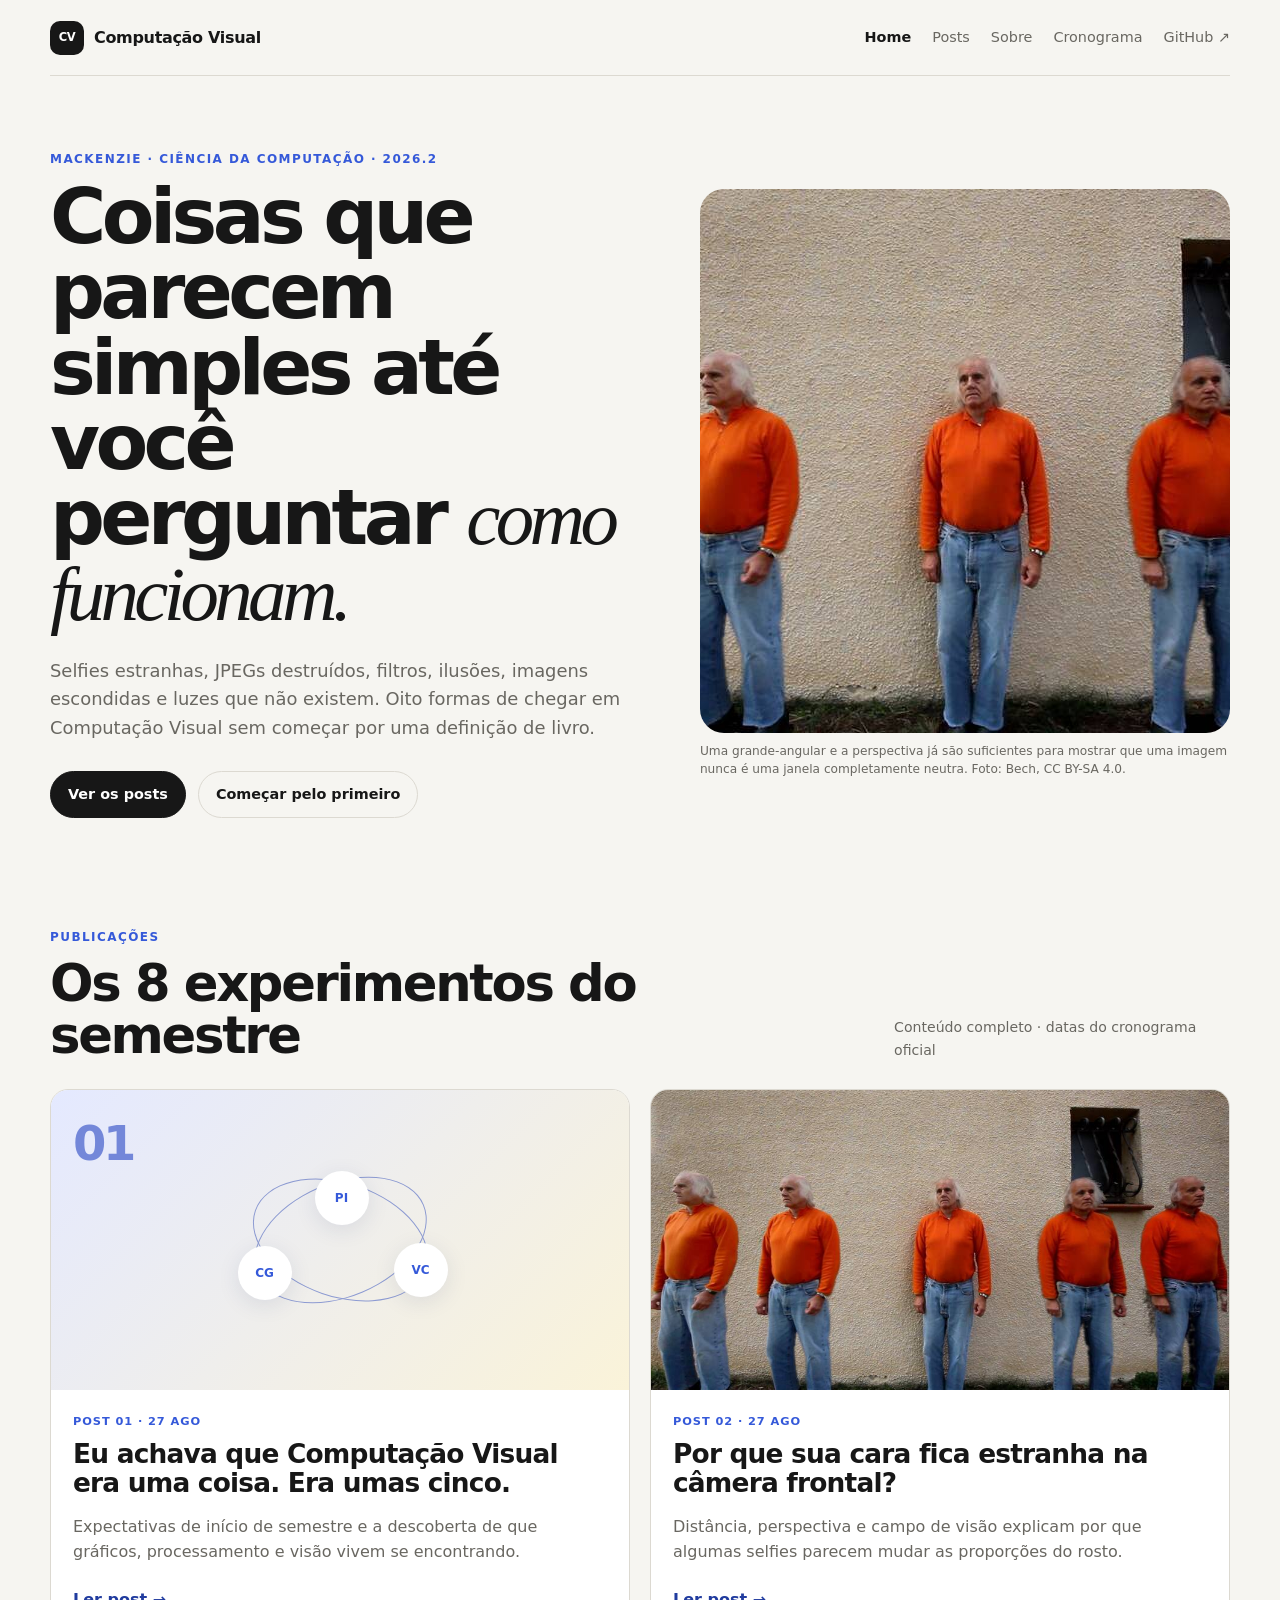
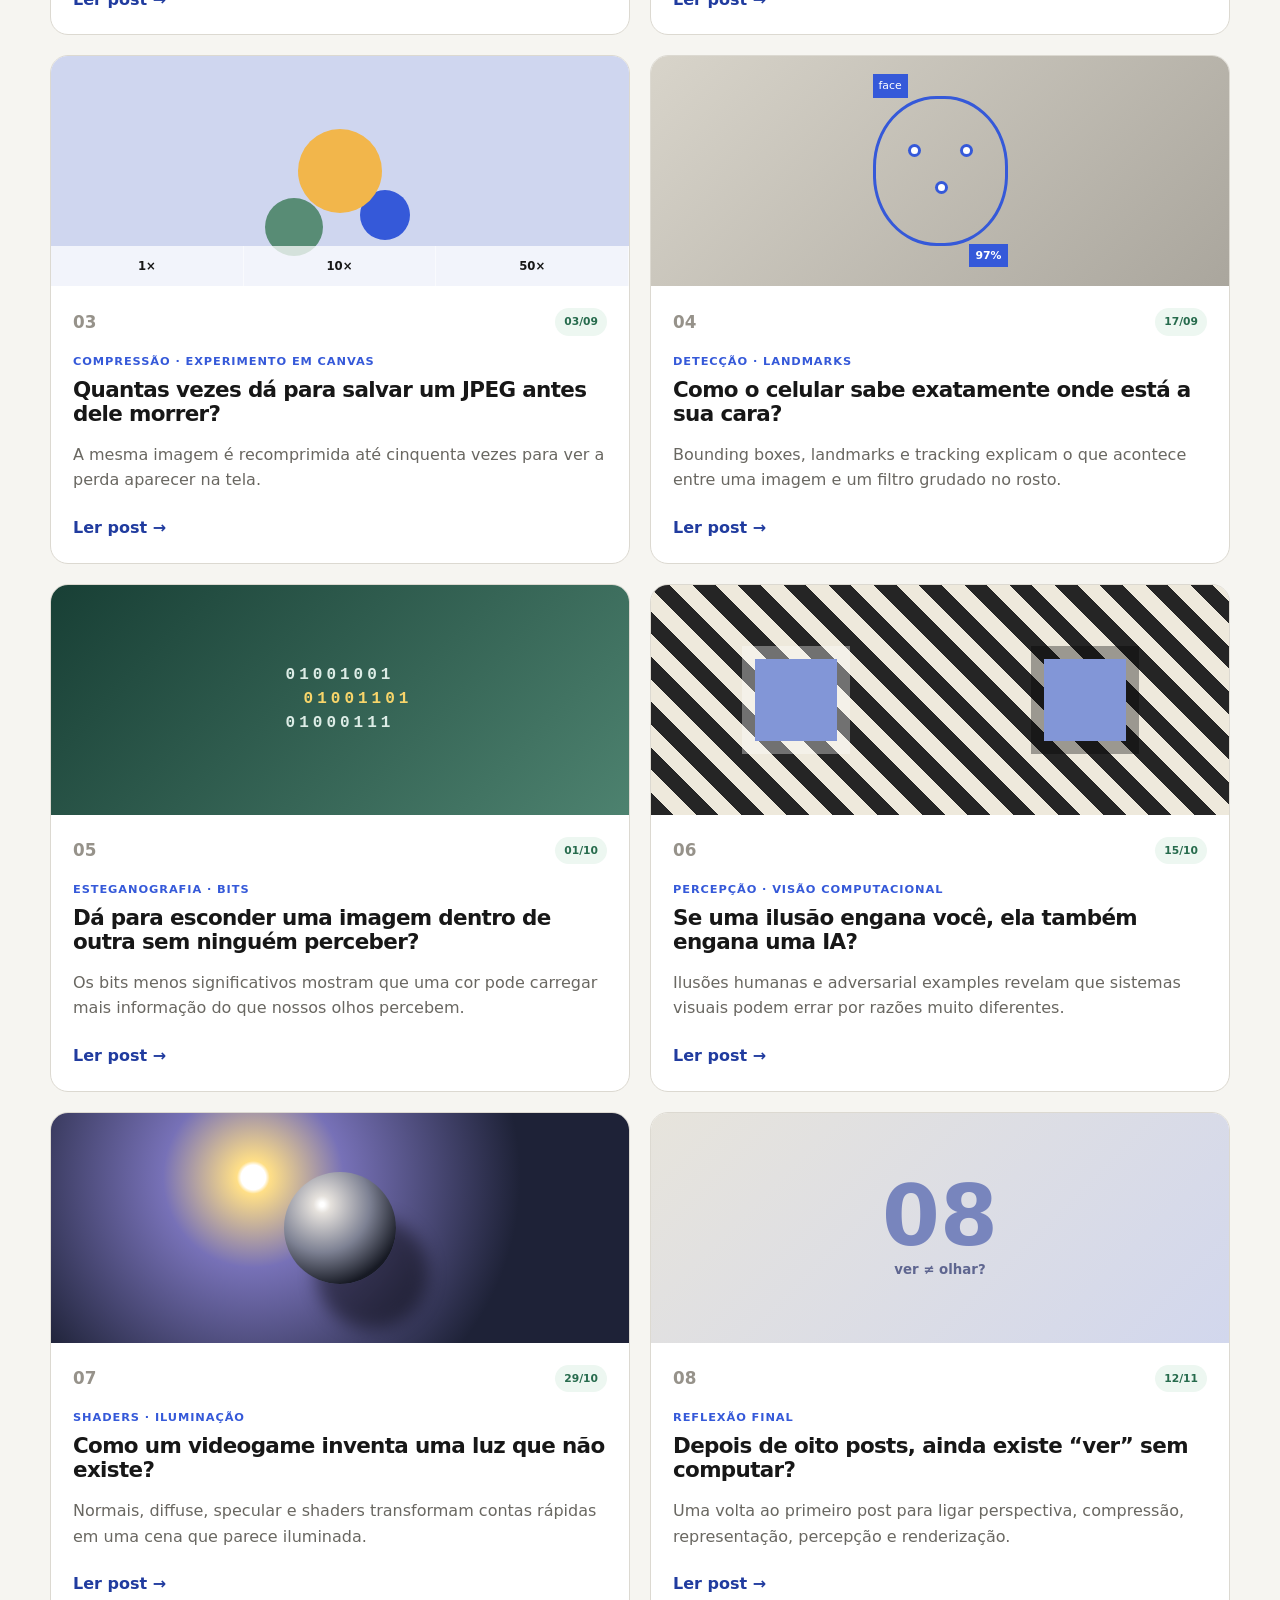
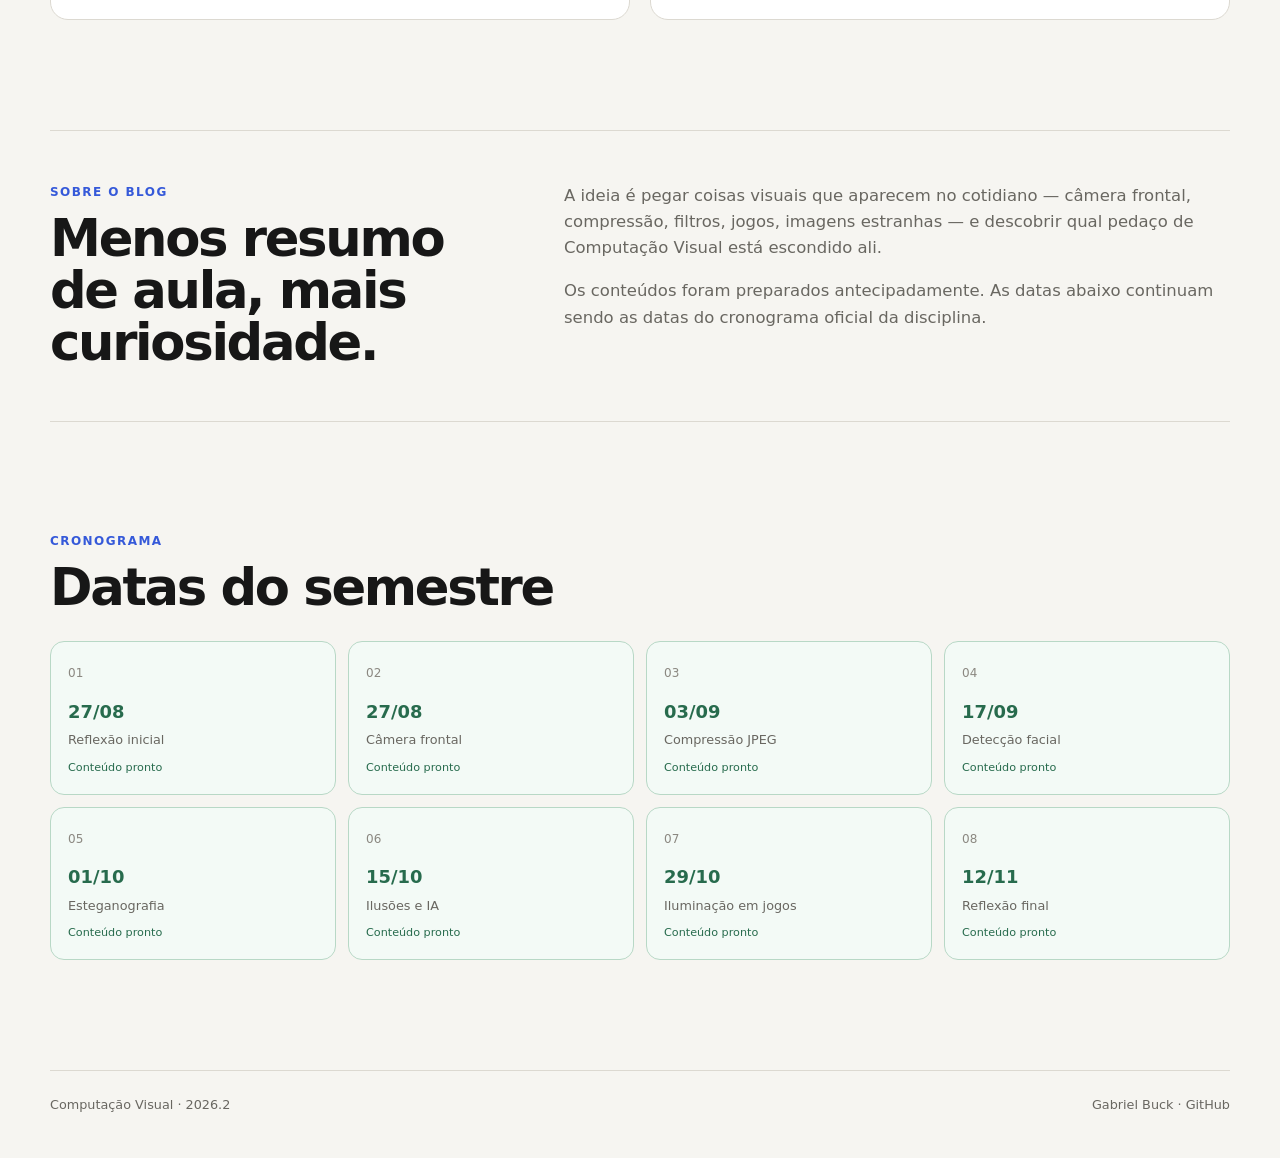
==== commit c7582842: "content: complete all eight visual computing posts" ====
--- a/index.html
+++ b/index.html
@@ -1,180 +1 @@
-<!doctype html>
-<html lang="pt-BR">
-<head>
-  <meta charset="utf-8">
-  <meta name="viewport" content="width=device-width, initial-scale=1">
-  <meta name="description" content="Blog de Computação Visual de Gabriel Buck: câmera, imagens digitais, visão computacional, gráficos e experimentos do semestre.">
-  <meta name="theme-color" content="#f6f5f1">
-  <link rel="canonical" href="https://gabrielbuck.github.io/comp_visual/">
-  <meta property="og:type" content="website">
-  <meta property="og:locale" content="pt_BR">
-  <meta property="og:title" content="Computação Visual · Gabriel Buck">
-  <meta property="og:description" content="Um blog sobre imagens, câmeras e as escolhas computacionais escondidas no que a gente vê.">
-  <meta property="og:url" content="https://gabrielbuck.github.io/comp_visual/">
-  <title>Computação Visual · Gabriel Buck</title>
-  <link rel="stylesheet" href="assets/css/style.css?v=editorial-20260825-2">
-</head>
-<body>
-  <a class="skip-link" href="#conteudo">Pular para o conteúdo</a>
-  <header class="site-header">
-    <a class="brand" href="index.html" aria-label="Computação Visual — página inicial">
-      <span class="brand-mark" aria-hidden="true">CV</span>
-      <span>Computação Visual</span>
-    </a>
-    <nav class="nav" aria-label="Navegação principal">
-      <a aria-current="page" href="index.html">Home</a>
-      <a href="#posts">Posts</a>
-      <a href="#sobre">Sobre</a>
-      <a href="#cronograma">Cronograma</a>
-      <a href="https://github.com/GabrielBuck/comp_visual" target="_blank" rel="noreferrer">GitHub <span aria-hidden="true">↗</span></a>
-    </nav>
-  </header>
-
-  <main id="conteudo">
-    <section class="hero editorial-hero" aria-labelledby="hero-title">
-      <div class="hero-copy">
-        <p class="eyebrow">Mackenzie · Ciência da Computação · 2026.2</p>
-        <h1 id="hero-title">Coisas que parecem simples até você perguntar <em>como funcionam.</em></h1>
-        <p class="hero-text">Selfies estranhas, JPEGs destruídos, filtros, ilusões, imagens escondidas e luzes que não existem. Tudo isso passa por Computação Visual.</p>
-        <div class="hero-actions">
-          <a class="button primary" href="#posts">Ver os posts</a>
-          <a class="button secondary" href="posts/01-computacao-visual.html">Começar pelo primeiro</a>
-        </div>
-      </div>
-      <figure class="hero-image">
-        <img src="assets/images/post-02/perspectiva-grande-angular.jpg" alt="Cinco posições da mesma pessoa fotografada com lente grande-angular, com deformação maior nas bordas" width="960" height="544">
-        <figcaption>Uma grande-angular muda bastante a aparência de quem chega perto das bordas. Foto: Bech, CC BY-SA 4.0.</figcaption>
-      </figure>
-    </section>
-
-    <section class="section" id="posts" aria-labelledby="posts-title">
-      <div class="section-heading">
-        <div>
-          <p class="eyebrow">Publicações</p>
-          <h2 id="posts-title">Os experimentos do semestre</h2>
-        </div>
-        <p class="section-note">2 publicados · 6 planejados</p>
-      </div>
-
-      <div class="featured-grid">
-        <article class="featured-post">
-          <div class="cover abstract-cover" aria-hidden="true">
-            <span class="cover-kicker">01</span>
-            <div class="cover-orbits"><i>CG</i><i>PI</i><i>VC</i></div>
-          </div>
-          <div class="post-content">
-            <p class="post-meta">Post 01 · 25 ago 2026 · publicado</p>
-            <h3><a href="posts/01-computacao-visual.html">Eu achava que Computação Visual era uma coisa. Era umas cinco.</a></h3>
-            <p>O que eu esperava da disciplina e o que mudou quando percebi que imagem, visão, gráficos e processamento estão muito mais conectados do que eu imaginava.</p>
-            <a class="text-link" href="posts/01-computacao-visual.html">Ler post <span aria-hidden="true">→</span></a>
-          </div>
-        </article>
-
-        <article class="featured-post">
-          <img class="cover" src="assets/images/post-02/perspectiva-grande-angular.jpg" alt="Pessoa fotografada em diferentes pontos de uma lente grande-angular" width="960" height="544">
-          <div class="post-content">
-            <p class="post-meta">Post 02 · 25 ago 2026 · publicado</p>
-            <h3><a href="posts/02-camera-frontal-perspectiva.html">Por que sua cara fica estranha na câmera frontal?</a></h3>
-            <p>Distância, perspectiva e campo de visão explicam por que algumas selfies parecem mudar completamente as proporções do rosto.</p>
-            <a class="text-link" href="posts/02-camera-frontal-perspectiva.html">Ler post <span aria-hidden="true">→</span></a>
-          </div>
-        </article>
-      </div>
-
-      <div class="posts-grid">
-        <article class="post-card">
-          <div class="card-image planned-visual jpeg-visual" aria-hidden="true"><span>100%</span><span>37%</span><span>?</span></div>
-          <div class="card-body">
-            <div class="card-top"><span class="post-number">03</span><span class="pill upcoming">Planejado · 03/09</span></div>
-            <p class="post-meta">Compressão · artefatos</p>
-            <h3>Quantas vezes dá para salvar um JPEG antes dele morrer?</h3>
-            <p>Recompressão, blocos, cores que vazam e detalhes que somem um salvamento por vez.</p>
-          </div>
-        </article>
-
-        <article class="post-card">
-          <div class="card-image planned-visual detection-preview" aria-hidden="true"><div class="face-box"><span>face</span><b>97%</b><i></i><i></i><i></i></div></div>
-          <div class="card-body">
-            <div class="card-top"><span class="post-number">04</span><span class="pill upcoming">Planejado · 17/09</span></div>
-            <p class="post-meta">Detecção · landmarks</p>
-            <h3>Como o celular sabe exatamente onde está a sua cara?</h3>
-            <p>Do retângulo em volta do rosto aos pontos que acompanham olhos, nariz e boca.</p>
-          </div>
-        </article>
-
-        <article class="post-card">
-          <div class="card-image planned-visual bits-visual" aria-hidden="true"><span>01001001</span><span>01001101</span><span>01000111</span></div>
-          <div class="card-body">
-            <div class="card-top"><span class="post-number">05</span><span class="pill upcoming">Planejado · 01/10</span></div>
-            <p class="post-meta">Esteganografia · bits</p>
-            <h3>Dá para esconder uma imagem dentro de outra sem ninguém perceber?</h3>
-            <p>Pixels podem carregar informação que nossos olhos não percebem. O truque está nos bits menos importantes.</p>
-          </div>
-        </article>
-
-        <article class="post-card">
-          <div class="card-image planned-visual illusion-visual" aria-hidden="true"><span></span><span></span></div>
-          <div class="card-body">
-            <div class="card-top"><span class="post-number">06</span><span class="pill upcoming">Planejado · 15/10</span></div>
-            <p class="post-meta">Percepção · visão computacional</p>
-            <h3>Se uma ilusão engana você, ela também engana uma IA?</h3>
-            <p>O que ilusões humanas e exemplos adversariais revelam sobre diferentes maneiras de “ver”.</p>
-          </div>
-        </article>
-
-        <article class="post-card">
-          <div class="card-image planned-visual light-visual" aria-hidden="true"><span></span></div>
-          <div class="card-body">
-            <div class="card-top"><span class="post-number">07</span><span class="pill upcoming">Planejado · 29/10</span></div>
-            <p class="post-meta">Shaders · iluminação</p>
-            <h3>Como um videogame inventa uma luz que não existe?</h3>
-            <p>Normais, shaders, sombras e as aproximações usadas para iluminar um mundo em tempo real.</p>
-          </div>
-        </article>
-
-        <article class="post-card">
-          <div class="card-image planned-visual final-cover" aria-hidden="true"><span>08</span><small>ver ≠ olhar?</small></div>
-          <div class="card-body">
-            <div class="card-top"><span class="post-number">08</span><span class="pill upcoming">Planejado · 12/11</span></div>
-            <p class="post-meta">Reflexão final</p>
-            <h3>Depois de oito posts, ainda existe “ver” sem computar?</h3>
-            <p>Uma volta ao primeiro post para comparar expectativa, curiosidade e o que realmente ficou da disciplina.</p>
-          </div>
-        </article>
-      </div>
-    </section>
-
-    <section class="section about-section" id="sobre" aria-labelledby="about-title">
-      <div>
-        <p class="eyebrow">Sobre o blog</p>
-        <h2 id="about-title">Menos resumo de aula, mais curiosidade.</h2>
-      </div>
-      <div class="prose-lite">
-        <p>A ideia aqui não é transformar cada quinzena em uma apostila. Quero pegar coisas visuais que encontro no cotidiano — câmera frontal, compressão, filtros, jogos, memes, imagens estranhas — e descobrir qual pedaço de Computação Visual está escondido ali.</p>
-        <p>Quando fizer sentido, entram imagens, pequenos experimentos e referências. O critério é simples: se ajuda a entender ou deixa a pergunta mais interessante, fica.</p>
-      </div>
-    </section>
-
-    <section class="section" id="cronograma" aria-labelledby="schedule-title">
-      <div class="section-heading">
-        <div><p class="eyebrow">Cronograma</p><h2 id="schedule-title">Datas do semestre</h2></div>
-      </div>
-      <div class="timeline" aria-label="Cronograma de publicações">
-        <div class="timeline-item done"><span>01</span><strong>27/08</strong><p>Reflexão inicial</p><small>Publicado</small></div>
-        <div class="timeline-item done"><span>02</span><strong>27/08</strong><p>Câmera frontal</p><small>Publicado</small></div>
-        <div class="timeline-item"><span>03</span><strong>03/09</strong><p>Compressão JPEG</p><small>Planejado</small></div>
-        <div class="timeline-item"><span>04</span><strong>17/09</strong><p>Detecção facial</p><small>Planejado</small></div>
-        <div class="timeline-item"><span>05</span><strong>01/10</strong><p>Esteganografia</p><small>Planejado</small></div>
-        <div class="timeline-item"><span>06</span><strong>15/10</strong><p>Ilusões e IA</p><small>Planejado</small></div>
-        <div class="timeline-item"><span>07</span><strong>29/10</strong><p>Iluminação em jogos</p><small>Planejado</small></div>
-        <div class="timeline-item"><span>08</span><strong>12/11</strong><p>Reflexão final</p><small>Planejado</small></div>
-      </div>
-    </section>
-  </main>
-
-  <footer class="footer">
-    <p><a href="index.html">Computação Visual</a> · 2026.2</p>
-    <p>Gabriel Buck · <a href="https://github.com/GabrielBuck/comp_visual">GitHub</a></p>
-  </footer>
-</body>
-</html>
+<!doctype html><html lang="pt-BR"><head><meta charset="utf-8"><meta name="viewport" content="width=device-width,initial-scale=1"><meta name="description" content="Blog de Computação Visual de Gabriel Buck: câmera, JPEG, visão computacional, esteganografia, percepção e gráficos."><meta name="theme-color" content="#f6f5f1"><link rel="canonical" href="https://gabrielbuck.github.io/comp_visual/"><meta property="og:type" content="website"><meta property="og:locale" content="pt_BR"><meta property="og:title" content="Computação Visual · Gabriel Buck"><meta property="og:description" content="Oito explorações sobre as escolhas computacionais escondidas no que a gente vê."><meta property="og:url" content="https://gabrielbuck.github.io/comp_visual/"><title>Computação Visual · Gabriel Buck</title><link rel="stylesheet" href="assets/css/style.css?v=20260901-final"></head><body><a class="skip-link" href="#conteudo">Pular para o conteúdo</a><header class="site-header"><a class="brand" href="index.html" aria-label="Computação Visual — página inicial"><span class="brand-mark">CV</span><span>Computação Visual</span></a><nav class="nav"><a aria-current="page" href="index.html">Home</a><a href="#posts">Posts</a><a href="#sobre">Sobre</a><a href="#cronograma">Cronograma</a><a href="https://github.com/GabrielBuck/comp_visual">GitHub ↗</a></nav></header><main id="conteudo"><section class="hero editorial-hero"><div class="hero-copy"><p class="eyebrow">Mackenzie · Ciência da Computação · 2026.2</p><h1>Coisas que parecem simples até você perguntar <em>como funcionam.</em></h1><p class="hero-text">Selfies estranhas, JPEGs destruídos, filtros, ilusões, imagens escondidas e luzes que não existem. Oito formas de chegar em Computação Visual sem começar por uma definição de livro.</p><div class="hero-actions"><a class="button primary" href="#posts">Ver os posts</a><a class="button secondary" href="posts/01-computacao-visual.html">Começar pelo primeiro</a></div></div><figure class="hero-image"><img src="assets/images/post-02/perspectiva-grande-angular.jpg" alt="Cinco posições da mesma pessoa fotografada com lente grande-angular" width="960" height="544"><figcaption>Uma grande-angular e a perspectiva já são suficientes para mostrar que uma imagem nunca é uma janela completamente neutra. Foto: Bech, CC BY-SA 4.0.</figcaption></figure></section><section class="section" id="posts"><div class="section-heading"><div><p class="eyebrow">Publicações</p><h2>Os 8 experimentos do semestre</h2></div><p class="section-note">Conteúdo completo · datas do cronograma oficial</p></div><div class="featured-grid"><article class="featured-post"><div class="cover abstract-cover"><span class="cover-kicker">01</span><div class="cover-orbits"><i>CG</i><i>PI</i><i>VC</i></div></div><div class="post-content"><p class="post-meta">Post 01 · 27 ago</p><h3><a href="posts/01-computacao-visual.html">Eu achava que Computação Visual era uma coisa. Era umas cinco.</a></h3><p>Expectativas de início de semestre e a descoberta de que gráficos, processamento e visão vivem se encontrando.</p><a class="text-link" href="posts/01-computacao-visual.html">Ler post →</a></div></article><article class="featured-post"><img class="cover" src="assets/images/post-02/perspectiva-grande-angular.jpg" alt="Pessoa fotografada em diferentes pontos de uma lente grande-angular"><div class="post-content"><p class="post-meta">Post 02 · 27 ago</p><h3><a href="posts/02-camera-frontal-perspectiva.html">Por que sua cara fica estranha na câmera frontal?</a></h3><p>Distância, perspectiva e campo de visão explicam por que algumas selfies parecem mudar as proporções do rosto.</p><a class="text-link" href="posts/02-camera-frontal-perspectiva.html">Ler post →</a></div></article></div><div class="posts-grid"><article class="post-card"><div class="card-image planned-visual jpeg-visual"><span>1×</span><span>10×</span><span>50×</span></div><div class="card-body"><div class="card-top"><span class="post-number">03</span><span class="pill published">03/09</span></div><p class="post-meta">Compressão · experimento em canvas</p><h3><a href="posts/03-jpeg-recompressao.html">Quantas vezes dá para salvar um JPEG antes dele morrer?</a></h3><p>A mesma imagem é recomprimida até cinquenta vezes para ver a perda aparecer na tela.</p><a class="text-link" href="posts/03-jpeg-recompressao.html">Ler post →</a></div></article><article class="post-card"><div class="card-image planned-visual detection-preview"><div class="face-box"><span>face</span><b>97%</b><i></i><i></i><i></i></div></div><div class="card-body"><div class="card-top"><span class="post-number">04</span><span class="pill published">17/09</span></div><p class="post-meta">Detecção · landmarks</p><h3><a href="posts/04-deteccao-facial.html">Como o celular sabe exatamente onde está a sua cara?</a></h3><p>Bounding boxes, landmarks e tracking explicam o que acontece entre uma imagem e um filtro grudado no rosto.</p><a class="text-link" href="posts/04-deteccao-facial.html">Ler post →</a></div></article><article class="post-card"><div class="card-image planned-visual bits-visual"><span>01001001</span><span>01001101</span><span>01000111</span></div><div class="card-body"><div class="card-top"><span class="post-number">05</span><span class="pill published">01/10</span></div><p class="post-meta">Esteganografia · bits</p><h3><a href="posts/05-esteganografia.html">Dá para esconder uma imagem dentro de outra sem ninguém perceber?</a></h3><p>Os bits menos significativos mostram que uma cor pode carregar mais informação do que nossos olhos percebem.</p><a class="text-link" href="posts/05-esteganografia.html">Ler post →</a></div></article><article class="post-card"><div class="card-image planned-visual illusion-visual"><span></span><span></span></div><div class="card-body"><div class="card-top"><span class="post-number">06</span><span class="pill published">15/10</span></div><p class="post-meta">Percepção · visão computacional</p><h3><a href="posts/06-ilusoes-ia.html">Se uma ilusão engana você, ela também engana uma IA?</a></h3><p>Ilusões humanas e adversarial examples revelam que sistemas visuais podem errar por razões muito diferentes.</p><a class="text-link" href="posts/06-ilusoes-ia.html">Ler post →</a></div></article><article class="post-card"><div class="card-image planned-visual light-visual"><span></span></div><div class="card-body"><div class="card-top"><span class="post-number">07</span><span class="pill published">29/10</span></div><p class="post-meta">Shaders · iluminação</p><h3><a href="posts/07-iluminacao-shaders.html">Como um videogame inventa uma luz que não existe?</a></h3><p>Normais, diffuse, specular e shaders transformam contas rápidas em uma cena que parece iluminada.</p><a class="text-link" href="posts/07-iluminacao-shaders.html">Ler post →</a></div></article><article class="post-card"><div class="card-image planned-visual final-cover"><span>08</span><small>ver ≠ olhar?</small></div><div class="card-body"><div class="card-top"><span class="post-number">08</span><span class="pill published">12/11</span></div><p class="post-meta">Reflexão final</p><h3><a href="posts/08-reflexao-final.html">Depois de oito posts, ainda existe “ver” sem computar?</a></h3><p>Uma volta ao primeiro post para ligar perspectiva, compressão, representação, percepção e renderização.</p><a class="text-link" href="posts/08-reflexao-final.html">Ler post →</a></div></article></div></section><section class="section about-section" id="sobre"><div><p class="eyebrow">Sobre o blog</p><h2>Menos resumo de aula, mais curiosidade.</h2></div><div class="prose-lite"><p>A ideia é pegar coisas visuais que aparecem no cotidiano — câmera frontal, compressão, filtros, jogos, imagens estranhas — e descobrir qual pedaço de Computação Visual está escondido ali.</p><p>Os conteúdos foram preparados antecipadamente. As datas abaixo continuam sendo as datas do cronograma oficial da disciplina.</p></div></section><section class="section" id="cronograma"><div class="section-heading"><div><p class="eyebrow">Cronograma</p><h2>Datas do semestre</h2></div></div><div class="timeline"><div class="timeline-item done"><span>01</span><strong>27/08</strong><p>Reflexão inicial</p><small>Conteúdo pronto</small></div><div class="timeline-item done"><span>02</span><strong>27/08</strong><p>Câmera frontal</p><small>Conteúdo pronto</small></div><div class="timeline-item done"><span>03</span><strong>03/09</strong><p>Compressão JPEG</p><small>Conteúdo pronto</small></div><div class="timeline-item done"><span>04</span><strong>17/09</strong><p>Detecção facial</p><small>Conteúdo pronto</small></div><div class="timeline-item done"><span>05</span><strong>01/10</strong><p>Esteganografia</p><small>Conteúdo pronto</small></div><div class="timeline-item done"><span>06</span><strong>15/10</strong><p>Ilusões e IA</p><small>Conteúdo pronto</small></div><div class="timeline-item done"><span>07</span><strong>29/10</strong><p>Iluminação em jogos</p><small>Conteúdo pronto</small></div><div class="timeline-item done"><span>08</span><strong>12/11</strong><p>Reflexão final</p><small>Conteúdo pronto</small></div></div></section></main><footer class="footer"><p><a href="index.html">Computação Visual</a> · 2026.2</p><p>Gabriel Buck · <a href="https://github.com/GabrielBuck/comp_visual">GitHub</a></p></footer></body></html>
--- a/assets/css/style.css
+++ b/assets/css/style.css
@@ -1,258 +1 @@
-:root {
-  --bg: #f6f5f1;
-  --surface: #fff;
-  --text: #171717;
-  --body: #353431;
-  --muted: #696761;
-  --line: #dcd9d1;
-  --accent: #3559d9;
-  --accent-dark: #213c9f;
-  --accent-soft: #e9edff;
-  --green: #276b4d;
-  --max: 1180px;
-  --article: 760px;
-  --radius: 18px;
-}
-
-* { box-sizing: border-box; }
-html { scroll-behavior: smooth; background: var(--bg); }
-body {
-  margin: 0;
-  background: var(--bg);
-  color: var(--text);
-  font-family: Inter, ui-sans-serif, system-ui, -apple-system, "Segoe UI", sans-serif;
-  line-height: 1.6;
-  text-rendering: optimizeLegibility;
-}
-img { display: block; max-width: 100%; }
-a { color: inherit; text-underline-offset: .18em; }
-a:hover { text-decoration-thickness: 2px; }
-:focus-visible { outline: 3px solid #7d91e6; outline-offset: 4px; border-radius: 4px; }
-.skip-link { position: fixed; z-index: 20; top: 10px; left: 10px; padding: 9px 13px; background: var(--text); color: #fff; transform: translateY(-150%); }
-.skip-link:focus { transform: translateY(0); }
-
-.site-header {
-  width: min(var(--max), calc(100% - 40px));
-  min-height: 76px;
-  margin: auto;
-  display: flex;
-  align-items: center;
-  justify-content: space-between;
-  gap: 24px;
-  border-bottom: 1px solid var(--line);
-}
-.brand { display: flex; gap: 10px; align-items: center; text-decoration: none; font-weight: 760; letter-spacing: -.02em; white-space: nowrap; }
-.brand-mark { width: 34px; height: 34px; display: grid; place-items: center; border-radius: 10px; background: var(--text); color: #fff; font-size: .72rem; font-weight: 850; }
-.nav { display: flex; align-items: center; gap: 21px; }
-.nav a { color: var(--muted); text-decoration: none; font-size: .9rem; }
-.nav a:hover, .nav a[aria-current="page"] { color: var(--text); }
-.nav a[aria-current="page"] { font-weight: 700; }
-
-.hero, .section, .footer { width: min(var(--max), calc(100% - 40px)); margin-inline: auto; }
-.hero { margin-top: 74px; margin-bottom: 110px; }
-.editorial-hero { display: grid; grid-template-columns: 1.05fr .95fr; gap: 64px; align-items: center; }
-.eyebrow { margin: 0 0 10px; color: var(--accent); font-size: .75rem; font-weight: 820; letter-spacing: .12em; text-transform: uppercase; }
-.hero h1 { margin: 0 0 24px; max-width: 760px; font-size: clamp(3rem, 6vw, 5.8rem); line-height: .98; letter-spacing: -.06em; }
-.hero h1 em { font-family: Georgia, serif; font-weight: 400; }
-.hero-text { max-width: 680px; color: var(--muted); font-size: 1.12rem; }
-.hero-actions { display: flex; gap: 12px; flex-wrap: wrap; margin-top: 28px; }
-.button { display: inline-flex; padding: 11px 17px; border: 1px solid var(--line); border-radius: 999px; text-decoration: none; font-size: .9rem; font-weight: 720; transition: transform .18s ease, background .18s ease; }
-.button:hover { transform: translateY(-2px); }
-.button.primary { border-color: var(--text); background: var(--text); color: #fff; }
-.button.secondary:hover { background: var(--surface); }
-.hero-image { margin: 0; }
-.hero-image img { width: 100%; aspect-ratio: 4 / 3; object-fit: cover; border-radius: 24px; }
-figcaption { margin-top: 9px; color: var(--muted); font-size: .76rem; line-height: 1.5; }
-.section { margin-bottom: 110px; scroll-margin-top: 30px; }
-.section-heading { display: flex; justify-content: space-between; gap: 24px; align-items: end; margin-bottom: 28px; }
-.section h2 { margin: 0; font-size: clamp(2.1rem, 4vw, 3.8rem); line-height: 1.02; letter-spacing: -.045em; }
-.section-note { margin: 0; color: var(--muted); font-size: .88rem; }
-
-.featured-grid, .posts-grid { display: grid; grid-template-columns: repeat(2, minmax(0, 1fr)); gap: 20px; }
-.featured-grid { margin-bottom: 20px; }
-.featured-post, .post-card { overflow: hidden; border: 1px solid var(--line); border-radius: var(--radius); background: var(--surface); transition: border-color .18s ease, transform .18s ease; }
-.featured-post:hover { border-color: #c1c7df; transform: translateY(-2px); }
-.cover { width: 100%; height: 300px; object-fit: cover; }
-.abstract-cover { position: relative; display: grid; place-items: center; overflow: hidden; background: linear-gradient(135deg, #e4e9ff, #faf3d9); }
-.cover-kicker { position: absolute; left: 22px; top: 15px; color: #7387d9; font-size: 3rem; font-weight: 840; letter-spacing: -.07em; }
-.cover-orbits { position: relative; width: 225px; height: 150px; }
-.cover-orbits::before, .cover-orbits::after { content: ""; position: absolute; inset: 18px 22px; border: 1px solid #8d9bd2; border-radius: 50%; transform: rotate(19deg); }
-.cover-orbits::after { transform: rotate(-23deg); }
-.cover-orbits i { position: absolute; z-index: 1; width: 54px; height: 54px; display: grid; place-items: center; border-radius: 50%; background: var(--surface); color: var(--accent); font-size: .75rem; font-style: normal; font-weight: 850; box-shadow: 0 5px 22px rgba(34, 49, 104, .1); }
-.cover-orbits i:nth-child(1) { left: 10px; bottom: 15px; }
-.cover-orbits i:nth-child(2) { left: 87px; top: 6px; }
-.cover-orbits i:nth-child(3) { right: 5px; bottom: 18px; }
-.post-content, .card-body { padding: 22px; }
-.post-meta { margin: 0 0 8px; color: var(--accent); font-size: .71rem; font-weight: 780; letter-spacing: .08em; text-transform: uppercase; }
-.featured-post h3, .post-card h3 { margin: 0 0 10px; line-height: 1.12; letter-spacing: -.03em; }
-.featured-post h3 { font-size: 1.65rem; }
-.post-card h3 { font-size: 1.34rem; }
-.featured-post h3 a { text-decoration: none; }
-.featured-post p:not(.post-meta), .post-card p:not(.post-meta), .prose-lite { color: var(--muted); }
-.text-link { display: inline-block; margin-top: 6px; color: var(--accent-dark); text-decoration: none; font-weight: 730; }
-.card-image { width: 100%; height: 230px; object-fit: cover; background: #eceae4; }
-.planned-visual { position: relative; overflow: hidden; display: grid; place-items: center; }
-.card-top { display: flex; align-items: center; justify-content: space-between; gap: 12px; margin-bottom: 16px; }
-.post-number { color: #96928a; font-size: 1.05rem; font-weight: 820; }
-.pill { padding: 5px 9px; border-radius: 999px; font-size: .67rem; font-weight: 800; }
-.upcoming { background: #f0efe9; color: #69665f; }
-.jpeg-visual { grid-template-columns: repeat(3, 1fr); background: #cfd6ef; }
-.jpeg-visual::before { content: ""; position: absolute; width: 84px; height: 84px; border-radius: 50%; background: #f2b64b; box-shadow: 45px 44px 0 -17px #3559d9, -46px 56px 0 -13px #588c75; }
-.jpeg-visual span { z-index: 1; align-self: end; width: 100%; padding: 11px; border-right: 1px solid rgba(255,255,255,.55); background: rgba(255,255,255,.74); text-align: center; font-size: .73rem; font-weight: 800; }
-.jpeg-visual span:nth-child(2) { backdrop-filter: blur(3px); image-rendering: pixelated; }
-.jpeg-visual span:nth-child(3) { background: repeating-linear-gradient(90deg, rgba(255,255,255,.78) 0 14px, rgba(227,196,185,.8) 14px 28px); }
-.detection-preview { background: linear-gradient(135deg, #d8d4ca, #aaa69d); }
-.face-box { position: relative; width: 135px; height: 150px; border: 3px solid var(--accent); border-radius: 47% 47% 44% 44%; }
-.face-box span, .face-box b { position: absolute; background: var(--accent); color: #fff; padding: 3px 6px; font-size: .68rem; font-style: normal; }
-.face-box span { left: -3px; top: -25px; }
-.face-box b { right: -3px; bottom: -24px; }
-.face-box i { position: absolute; width: 7px; height: 7px; border-radius: 50%; background: #fff; box-shadow: 0 0 0 3px var(--accent); }
-.face-box i:nth-of-type(1) { top: 48px; left: 35px; }
-.face-box i:nth-of-type(2) { top: 48px; right: 35px; }
-.face-box i:nth-of-type(3) { top: 85px; left: 62px; }
-.bits-visual { gap: 5px; align-content: center; background: linear-gradient(135deg, #183f35, #4d826f); color: #dcece6; font: 750 1rem/1.2 ui-monospace, monospace; letter-spacing: .25em; }
-.bits-visual span:nth-child(2) { color: #f8d56a; transform: translateX(18px); }
-.illusion-visual { grid-template-columns: 1fr 1fr; background: repeating-linear-gradient(45deg, #252525 0 16px, #eee9dc 16px 32px); }
-.illusion-visual span { width: 82px; height: 82px; background: #8296d7; box-shadow: 0 0 0 13px rgba(255,255,255,.35); }
-.illusion-visual span:last-child { background: #8296d7; box-shadow: 0 0 0 13px rgba(0,0,0,.35); }
-.light-visual { background: radial-gradient(circle at 35% 28%, #fff 0 3%, #ffdf87 4%, #7771b7 22%, #1e2237 65%); }
-.light-visual span { width: 112px; height: 112px; border-radius: 50%; background: radial-gradient(circle at 34% 29%, #fff 0 2%, #e5e1dc 8%, #7d8193 44%, #171a24 76%); box-shadow: 32px 45px 18px rgba(0,0,0,.45); }
-.final-cover { align-content: center; gap: 0; background: linear-gradient(135deg, #e7e4dc, #d2d7ed); }
-.final-cover span { color: #7885bd; font-size: 5.2rem; font-weight: 820; line-height: 1; }
-.final-cover small { color: #5f6690; font-weight: 740; }
-
-.about-section { display: grid; grid-template-columns: .8fr 1.2fr; gap: 70px; padding-block: 52px; border-block: 1px solid var(--line); }
-.prose-lite { font-size: 1.03rem; }
-.prose-lite p:first-child { margin-top: 0; }
-.timeline { display: grid; grid-template-columns: repeat(4, minmax(0, 1fr)); gap: 12px; }
-.timeline-item { padding: 17px; border: 1px solid var(--line); border-radius: 14px; background: var(--surface); }
-.timeline-item > span { color: #8b8881; font-size: .75rem; }
-.timeline-item strong { display: block; margin: 13px 0 4px; font-size: 1.12rem; }
-.timeline-item p { margin: 0; color: var(--muted); font-size: .8rem; }
-.timeline-item small { display: block; margin-top: 8px; color: #8b8881; font-size: .7rem; }
-.timeline-item.done { border-color: #b8d8c6; background: #f3faf6; }
-.timeline-item.done strong, .timeline-item.done small { color: var(--green); }
-.footer { padding: 24px 0 42px; display: flex; justify-content: space-between; gap: 20px; border-top: 1px solid var(--line); color: var(--muted); font-size: .8rem; }
-.footer p { margin: 0; }
-.footer a { text-decoration: none; }
-
-/* Article template */
-.article-shell { width: min(var(--article), calc(100% - 40px)); margin: 58px auto 105px; }
-.article-header { padding-bottom: 36px; border-bottom: 1px solid var(--line); }
-.back-link { display: inline-block; margin-bottom: 38px; color: var(--muted); text-decoration: none; font-size: .86rem; }
-.article-header h1 { margin: 10px 0 18px; font-size: clamp(2.8rem, 7vw, 5rem); line-height: .98; letter-spacing: -.057em; }
-.article-lead { margin-bottom: 0; color: #55534f; font-size: 1.16rem; }
-.article-meta, .tag-list { display: flex; align-items: center; gap: 8px; flex-wrap: wrap; }
-.article-meta { margin-top: 22px; color: var(--muted); font-size: .8rem; }
-.tag-list { margin: 14px 0 0; padding: 0; list-style: none; }
-.tag-list li { padding: 4px 9px; border: 1px solid var(--line); border-radius: 999px; background: #fbfaf7; color: var(--muted); font-size: .7rem; }
-.article-hero { width: min(980px, calc(100% - 40px)); margin: 38px auto 0; }
-.article-hero img { width: 100%; max-height: 600px; object-fit: cover; border-radius: var(--radius); }
-.article-body { padding-top: 38px; color: var(--body); font-family: Georgia, "Times New Roman", serif; font-size: 1.09rem; line-height: 1.86; }
-.article-body > p { margin: 0 0 1.35em; }
-.article-body h2, .article-body h3, .article-body .sans { color: var(--text); font-family: Inter, ui-sans-serif, system-ui, sans-serif; letter-spacing: -.035em; }
-.article-body h2 { margin: 56px 0 14px; font-size: 1.9rem; line-height: 1.17; }
-.article-body h3 { margin: 30px 0 10px; font-size: 1.18rem; }
-.article-body a { color: var(--accent-dark); }
-.article-body blockquote { margin: 32px 0; padding: 6px 0 6px 22px; border-left: 3px solid var(--accent); color: var(--text); font-size: 1.27rem; line-height: 1.55; }
-.article-body code { font-family: ui-monospace, SFMono-Regular, Consolas, monospace; font-size: .86em; }
-.equation { overflow-x: auto; margin: 27px 0; padding: 18px; border-radius: 12px; background: #202020; color: #f2f2f2; text-align: center; font-family: ui-monospace, SFMono-Regular, Consolas, monospace; font-size: .9rem; }
-.callout { margin: 28px 0; padding: 19px 21px; border: 1px solid #cad1ef; border-radius: 14px; background: var(--accent-soft); font-family: Inter, ui-sans-serif, system-ui, sans-serif; font-size: .94rem; line-height: 1.65; }
-.callout p:last-child { margin-bottom: 0; }
-.callout.note { border-color: var(--line); background: var(--surface); }
-.article-figure { margin: 34px 0; font-family: Inter, ui-sans-serif, system-ui, sans-serif; }
-.article-figure img { width: 100%; border-radius: 14px; }
-.wide-figure { width: min(980px, calc(100vw - 40px)); margin-left: 50%; transform: translateX(-50%); }
-.concept-map { display: grid; grid-template-columns: repeat(3, 1fr); gap: 10px; font-family: Inter, ui-sans-serif, system-ui, sans-serif; }
-.concept { min-height: 190px; padding: 18px; border: 1px solid var(--line); border-radius: 14px; background: var(--surface); }
-.concept strong { display: block; margin: 26px 0 7px; color: var(--text); font-size: 1rem; }
-.concept p { margin: 0; color: var(--muted); font-size: .83rem; line-height: 1.55; }
-.concept-code { width: 42px; height: 42px; display: grid; place-items: center; border-radius: 12px; background: var(--accent-soft); color: var(--accent-dark); font: 820 .75rem/1 Inter, sans-serif; }
-.connection-strip { margin: 12px 0 34px; padding: 13px 16px; border-radius: 12px; background: var(--text); color: #fff; text-align: center; font-family: Inter, sans-serif; font-size: .82rem; }
-.process-flow { display: grid; grid-template-columns: 1fr auto 1fr auto 1fr; align-items: center; gap: 9px; padding: 22px; border: 1px solid var(--line); border-radius: 14px; background: var(--surface); font-family: Inter, sans-serif; text-align: center; }
-.process-flow span { padding: 15px 8px; border-radius: 10px; background: #eeece6; font-size: .8rem; font-weight: 720; }
-.process-flow b { color: var(--accent); font-size: 1.2rem; }
-.takeaway { margin-top: 58px; padding: 27px; border-radius: var(--radius); background: #eceffb; font-family: Inter, ui-sans-serif, system-ui, sans-serif; }
-.takeaway h2 { margin-top: 0; }
-.references { margin-top: 52px; padding-top: 28px; border-top: 1px solid var(--line); font-family: Inter, ui-sans-serif, system-ui, sans-serif; }
-.references h2 { margin-top: 0; font-size: 1.35rem; }
-.references ul { padding-left: 1.2rem; color: var(--muted); font-size: .84rem; }
-.references li + li { margin-top: 9px; }
-.post-nav { margin-top: 65px; padding-top: 22px; display: grid; grid-template-columns: 1fr 1fr; gap: 20px; border-top: 1px solid var(--line); font-family: Inter, ui-sans-serif, system-ui, sans-serif; }
-.post-nav a { color: var(--accent-dark); text-decoration: none; font-size: .88rem; font-weight: 720; }
-.post-nav a:last-child { text-align: right; }
-.post-nav .disabled { color: #8c8983; }
-
-/* Post 02 visual explanations */
-.projection-diagram { display: grid; grid-template-columns: 90px 1fr 95px; align-items: center; gap: 16px; min-height: 230px; padding: 25px; border: 1px solid var(--line); border-radius: 14px; background: var(--surface); font-family: Inter, sans-serif; }
-.camera-shape { display: grid; place-items: center; width: 72px; height: 50px; border-radius: 10px; background: var(--text); color: #fff; font-size: .7rem; font-weight: 780; }
-.rays { position: relative; height: 150px; }
-.rays::before, .rays::after { content: ""; position: absolute; left: 0; width: 100%; height: 1px; background: var(--accent); transform-origin: left center; }
-.rays::before { top: 50%; transform: rotate(-16deg); }
-.rays::after { bottom: 50%; transform: rotate(16deg); }
-.projection-face { width: 84px; height: 112px; display: grid; place-items: center; border: 3px solid var(--text); border-radius: 47%; font-size: 2.3rem; }
-.projection-labels { grid-column: 1 / -1; display: grid; grid-template-columns: 90px 1fr 95px; gap: 16px; color: var(--muted); text-align: center; font-size: .7rem; }
-.perspective-demo { margin: 34px 0; padding: 24px; border: 1px solid var(--line); border-radius: 16px; background: var(--surface); font-family: Inter, sans-serif; }
-.perspective-demo h3 { margin-top: 0; }
-.demo-stage { position: relative; min-height: 270px; margin-bottom: 20px; display: flex; align-items: center; justify-content: space-between; overflow: hidden; border-radius: 12px; background: linear-gradient(180deg, #edf0f8, #e3e0d8); }
-.demo-camera { width: 66px; height: 48px; margin-left: 20px; display: grid; place-items: center; border-radius: 9px; background: var(--text); color: #fff; font-size: .67rem; font-weight: 800; }
-.demo-distance-line { position: absolute; left: 86px; right: 145px; top: 50%; border-top: 2px dashed #97958e; }
-.demo-distance-line::after { content: attr(data-distance); position: absolute; top: 8px; left: 50%; padding: 2px 7px; background: #f4f2ed; color: var(--muted); transform: translateX(-50%); font-size: .7rem; }
-.demo-face { position: relative; z-index: 1; width: 128px; height: 164px; margin-right: 28px; border: 3px solid #34322f; border-radius: 48% 48% 44% 44%; background: #d8a77e; transition: transform .2s ease; }
-.demo-face::before, .demo-face::after { content: ""; position: absolute; top: 56px; width: 11px; height: 11px; border-radius: 50%; background: #2c2723; }
-.demo-face::before { left: 31px; }
-.demo-face::after { right: 31px; }
-.demo-nose { position: absolute; z-index: 2; left: 50%; top: 69px; width: 34px; height: 48px; border-radius: 48% 48% 55% 55%; background: #c9875d; box-shadow: 0 5px 8px rgba(74,41,25,.2); transform: translateX(-50%) scale(var(--nose-scale, 1)); transition: transform .2s ease; }
-.demo-mouth { position: absolute; left: 50%; bottom: 25px; width: 42px; height: 12px; border-bottom: 3px solid #6b3d35; border-radius: 50%; transform: translateX(-50%); }
-.demo-controls label { display: flex; justify-content: space-between; gap: 20px; color: var(--text); font-size: .82rem; font-weight: 700; }
-.demo-controls output { color: var(--accent-dark); }
-.demo-controls input { width: 100%; margin-top: 10px; accent-color: var(--accent); }
-.demo-caption { margin: 12px 0 0; color: var(--muted); font-size: .78rem; }
-.comparison-image { max-width: 480px; margin-inline: auto; background: #fff; }
-
-@media (max-width: 900px) {
-  .editorial-hero, .about-section { grid-template-columns: 1fr; }
-  .editorial-hero { gap: 36px; }
-  .hero-image { max-width: 760px; }
-  .featured-grid, .posts-grid { grid-template-columns: 1fr; }
-  .timeline { grid-template-columns: repeat(2, 1fr); }
-}
-
-@media (max-width: 700px) {
-  .site-header { align-items: flex-start; padding: 14px 0; }
-  .nav { max-width: 330px; justify-content: flex-end; gap: 9px 15px; flex-wrap: wrap; }
-  .nav a { font-size: .8rem; }
-  .concept-map { grid-template-columns: 1fr; }
-  .concept { min-height: auto; }
-}
-
-@media (max-width: 560px) {
-  .site-header, .hero, .section, .footer { width: calc(100% - 28px); }
-  .site-header { display: block; }
-  .nav { margin-top: 13px; justify-content: flex-start; }
-  .hero { margin-top: 44px; margin-bottom: 82px; }
-  .hero h1 { font-size: clamp(2.75rem, 13vw, 4.8rem); }
-  .section { margin-bottom: 82px; }
-  .section-heading, .footer { flex-direction: column; align-items: flex-start; }
-  .cover { height: 240px; }
-  .timeline { grid-template-columns: 1fr 1fr; }
-  .article-shell { width: calc(100% - 28px); margin-top: 42px; }
-  .article-hero, .wide-figure { width: calc(100vw - 28px); }
-  .article-header h1 { font-size: clamp(2.55rem, 13vw, 4rem); }
-  .article-body { font-size: 1.03rem; }
-  .projection-diagram { grid-template-columns: 65px 1fr 68px; gap: 6px; padding: 17px 12px; }
-  .projection-labels { grid-template-columns: 65px 1fr 68px; gap: 6px; }
-  .camera-shape { width: 58px; }
-  .projection-face { width: 66px; height: 94px; }
-  .demo-stage { min-height: 220px; }
-  .demo-camera { width: 54px; margin-left: 10px; }
-  .demo-face { width: 104px; height: 138px; margin-right: 13px; }
-  .demo-distance-line { left: 62px; right: 112px; }
-  .post-nav { grid-template-columns: 1fr; }
-  .post-nav a:last-child { text-align: left; }
-}
-
-@media (prefers-reduced-motion: reduce) {
-  html { scroll-behavior: auto; }
-  *, *::before, *::after { transition-duration: .01ms !important; animation-duration: .01ms !important; animation-iteration-count: 1 !important; }
-}
+:root{--bg:#f6f5f1;--surface:#fff;--text:#171717;--body:#353431;--muted:#696761;--line:#dcd9d1;--accent:#3559d9;--accent-dark:#213c9f;--accent-soft:#e9edff;--green:#276b4d;--max:1180px;--article:760px;--radius:18px}*{box-sizing:border-box}html{scroll-behavior:smooth;background:var(--bg)}body{margin:0;background:var(--bg);color:var(--text);font-family:Inter,ui-sans-serif,system-ui,-apple-system,"Segoe UI",sans-serif;line-height:1.6;text-rendering:optimizeLegibility}img,svg,canvas{display:block;max-width:100%}a{color:inherit;text-underline-offset:.18em}a:hover{text-decoration-thickness:2px}:focus-visible{outline:3px solid #7d91e6;outline-offset:4px;border-radius:4px}.skip-link{position:fixed;z-index:20;top:10px;left:10px;padding:9px 13px;background:var(--text);color:#fff;transform:translateY(-150%)}.skip-link:focus{transform:translateY(0)}.site-header{width:min(var(--max),calc(100% - 40px));min-height:76px;margin:auto;display:flex;align-items:center;justify-content:space-between;gap:24px;border-bottom:1px solid var(--line)}.brand{display:flex;gap:10px;align-items:center;text-decoration:none;font-weight:760;letter-spacing:-.02em;white-space:nowrap}.brand-mark{width:34px;height:34px;display:grid;place-items:center;border-radius:10px;background:var(--text);color:#fff;font-size:.72rem;font-weight:850}.nav{display:flex;align-items:center;gap:21px}.nav a{color:var(--muted);text-decoration:none;font-size:.9rem}.nav a:hover,.nav a[aria-current=page]{color:var(--text)}.nav a[aria-current=page]{font-weight:700}.hero,.section,.footer{width:min(var(--max),calc(100% - 40px));margin-inline:auto}.hero{margin-top:74px;margin-bottom:110px}.editorial-hero{display:grid;grid-template-columns:1.05fr .95fr;gap:64px;align-items:center}.eyebrow{margin:0 0 10px;color:var(--accent);font-size:.75rem;font-weight:820;letter-spacing:.12em;text-transform:uppercase}.hero h1{margin:0 0 24px;max-width:760px;font-size:clamp(3rem,6vw,5.8rem);line-height:.98;letter-spacing:-.06em}.hero h1 em{font-family:Georgia,serif;font-weight:400}.hero-text{max-width:680px;color:var(--muted);font-size:1.12rem}.hero-actions{display:flex;gap:12px;flex-wrap:wrap;margin-top:28px}.button{display:inline-flex;padding:11px 17px;border:1px solid var(--line);border-radius:999px;text-decoration:none;font-size:.9rem;font-weight:720;transition:transform .18s ease,background .18s ease}.button:hover{transform:translateY(-2px)}.button.primary{border-color:var(--text);background:var(--text);color:#fff}.button.secondary:hover{background:var(--surface)}.hero-image{margin:0}.hero-image img{width:100%;aspect-ratio:4/3;object-fit:cover;border-radius:24px}figcaption{margin-top:9px;color:var(--muted);font-size:.76rem;line-height:1.5}.section{margin-bottom:110px;scroll-margin-top:30px}.section-heading{display:flex;justify-content:space-between;gap:24px;align-items:end;margin-bottom:28px}.section h2{margin:0;font-size:clamp(2.1rem,4vw,3.8rem);line-height:1.02;letter-spacing:-.045em}.section-note{margin:0;color:var(--muted);font-size:.88rem}.featured-grid,.posts-grid{display:grid;grid-template-columns:repeat(2,minmax(0,1fr));gap:20px}.featured-grid{margin-bottom:20px}.featured-post,.post-card{overflow:hidden;border:1px solid var(--line);border-radius:var(--radius);background:var(--surface);transition:border-color .18s ease,transform .18s ease}.featured-post:hover,.post-card:hover{border-color:#c1c7df;transform:translateY(-2px)}.cover{width:100%;height:300px;object-fit:cover}.abstract-cover{position:relative;display:grid;place-items:center;overflow:hidden;background:linear-gradient(135deg,#e4e9ff,#faf3d9)}.cover-kicker{position:absolute;left:22px;top:15px;color:#7387d9;font-size:3rem;font-weight:840;letter-spacing:-.07em}.cover-orbits{position:relative;width:225px;height:150px}.cover-orbits:before,.cover-orbits:after{content:"";position:absolute;inset:18px 22px;border:1px solid #8d9bd2;border-radius:50%;transform:rotate(19deg)}.cover-orbits:after{transform:rotate(-23deg)}.cover-orbits i{position:absolute;z-index:1;width:54px;height:54px;display:grid;place-items:center;border-radius:50%;background:var(--surface);color:var(--accent);font-size:.75rem;font-style:normal;font-weight:850;box-shadow:0 5px 22px rgba(34,49,104,.1)}.cover-orbits i:nth-child(1){left:10px;bottom:15px}.cover-orbits i:nth-child(2){left:87px;top:6px}.cover-orbits i:nth-child(3){right:5px;bottom:18px}.post-content,.card-body{padding:22px}.post-meta{margin:0 0 8px;color:var(--accent);font-size:.71rem;font-weight:780;letter-spacing:.08em;text-transform:uppercase}.featured-post h3,.post-card h3{margin:0 0 10px;line-height:1.12;letter-spacing:-.03em}.featured-post h3{font-size:1.65rem}.post-card h3{font-size:1.34rem}.featured-post h3 a,.post-card h3 a{text-decoration:none}.featured-post p:not(.post-meta),.post-card p:not(.post-meta),.prose-lite{color:var(--muted)}.text-link{display:inline-block;margin-top:6px;color:var(--accent-dark);text-decoration:none;font-weight:730}.card-image{width:100%;height:230px;object-fit:cover;background:#eceae4}.planned-visual{position:relative;overflow:hidden;display:grid;place-items:center}.card-top{display:flex;align-items:center;justify-content:space-between;gap:12px;margin-bottom:16px}.post-number{color:#96928a;font-size:1.05rem;font-weight:820}.pill{padding:5px 9px;border-radius:999px;font-size:.67rem;font-weight:800}.published{background:#edf7f1;color:var(--green)}.jpeg-visual{grid-template-columns:repeat(3,1fr);background:#cfd6ef}.jpeg-visual:before{content:"";position:absolute;width:84px;height:84px;border-radius:50%;background:#f2b64b;box-shadow:45px 44px 0 -17px #3559d9,-46px 56px 0 -13px #588c75}.jpeg-visual span{z-index:1;align-self:end;width:100%;padding:11px;border-right:1px solid rgba(255,255,255,.55);background:rgba(255,255,255,.74);text-align:center;font-size:.73rem;font-weight:800}.detection-preview{background:linear-gradient(135deg,#d8d4ca,#aaa69d)}.face-box{position:relative;width:135px;height:150px;border:3px solid var(--accent);border-radius:47%}.face-box span,.face-box b{position:absolute;background:var(--accent);color:#fff;padding:3px 6px;font-size:.68rem}.face-box span{left:-3px;top:-25px}.face-box b{right:-3px;bottom:-24px}.face-box i{position:absolute;width:7px;height:7px;border-radius:50%;background:#fff;box-shadow:0 0 0 3px var(--accent)}.face-box i:nth-of-type(1){top:48px;left:35px}.face-box i:nth-of-type(2){top:48px;right:35px}.face-box i:nth-of-type(3){top:85px;left:62px}.bits-visual{gap:5px;align-content:center;background:linear-gradient(135deg,#183f35,#4d826f);color:#dcece6;font:750 1rem/1.2 ui-monospace,monospace;letter-spacing:.25em}.bits-visual span:nth-child(2){color:#f8d56a;transform:translateX(18px)}.illusion-visual{grid-template-columns:1fr 1fr;background:repeating-linear-gradient(45deg,#252525 0 16px,#eee9dc 16px 32px)}.illusion-visual span{width:82px;height:82px;background:#8296d7;box-shadow:0 0 0 13px rgba(255,255,255,.35)}.illusion-visual span:last-child{box-shadow:0 0 0 13px rgba(0,0,0,.35)}.light-visual{background:radial-gradient(circle at 35% 28%,#fff 0 3%,#ffdf87 4%,#7771b7 22%,#1e2237 65%)}.light-visual span{width:112px;height:112px;border-radius:50%;background:radial-gradient(circle at 34% 29%,#fff 0 2%,#e5e1dc 8%,#7d8193 44%,#171a24 76%);box-shadow:32px 45px 18px rgba(0,0,0,.45)}.final-cover{align-content:center;gap:0;background:linear-gradient(135deg,#e7e4dc,#d2d7ed)}.final-cover span{color:#7885bd;font-size:5.2rem;font-weight:820;line-height:1}.final-cover small{color:#5f6690;font-weight:740}.about-section{display:grid;grid-template-columns:.8fr 1.2fr;gap:70px;padding-block:52px;border-block:1px solid var(--line)}.prose-lite{font-size:1.03rem}.prose-lite p:first-child{margin-top:0}.timeline{display:grid;grid-template-columns:repeat(4,minmax(0,1fr));gap:12px}.timeline-item{padding:17px;border:1px solid var(--line);border-radius:14px;background:var(--surface)}.timeline-item>span{color:#8b8881;font-size:.75rem}.timeline-item strong{display:block;margin:13px 0 4px;font-size:1.12rem}.timeline-item p{margin:0;color:var(--muted);font-size:.8rem}.timeline-item small{display:block;margin-top:8px;color:#8b8881;font-size:.7rem}.timeline-item.done{border-color:#b8d8c6;background:#f3faf6}.timeline-item.done strong,.timeline-item.done small{color:var(--green)}.footer{padding:24px 0 42px;display:flex;justify-content:space-between;gap:20px;border-top:1px solid var(--line);color:var(--muted);font-size:.8rem}.footer p{margin:0}.footer a{text-decoration:none}.article-shell{width:min(var(--article),calc(100% - 40px));margin:58px auto 105px}.article-header{padding-bottom:36px;border-bottom:1px solid var(--line)}.back-link{display:inline-block;margin-bottom:38px;color:var(--muted);text-decoration:none;font-size:.86rem}.article-header h1{margin:10px 0 18px;font-size:clamp(2.8rem,7vw,5rem);line-height:.98;letter-spacing:-.057em}.article-lead{margin-bottom:0;color:#55534f;font-size:1.16rem}.article-meta,.tag-list{display:flex;align-items:center;gap:8px;flex-wrap:wrap}.article-meta{margin-top:22px;color:var(--muted);font-size:.8rem}.tag-list{margin:14px 0 0;padding:0;list-style:none}.tag-list li{padding:4px 9px;border:1px solid var(--line);border-radius:999px;background:#fbfaf7;color:var(--muted);font-size:.7rem}.article-hero{width:min(980px,calc(100% - 40px));margin:38px auto 0}.article-hero img,.article-hero svg{width:100%;max-height:600px;object-fit:cover;border-radius:var(--radius)}.article-body{padding-top:38px;color:var(--body);font-family:Georgia,"Times New Roman",serif;font-size:1.09rem;line-height:1.86}.article-body>p{margin:0 0 1.35em}.article-body h2,.article-body h3,.article-body .sans{color:var(--text);font-family:Inter,ui-sans-serif,system-ui,sans-serif;letter-spacing:-.035em}.article-body h2{margin:56px 0 14px;font-size:1.9rem;line-height:1.17}.article-body h3{margin:30px 0 10px;font-size:1.18rem}.article-body a{color:var(--accent-dark)}.article-body blockquote{margin:32px 0;padding:6px 0 6px 22px;border-left:3px solid var(--accent);color:var(--text);font-size:1.27rem;line-height:1.55}.article-body code{font-family:ui-monospace,SFMono-Regular,Consolas,monospace;font-size:.86em}.equation{overflow-x:auto;margin:27px 0;padding:18px;border-radius:12px;background:#202020;color:#f2f2f2;text-align:center;font-family:ui-monospace,SFMono-Regular,Consolas,monospace;font-size:.9rem}.callout{margin:28px 0;padding:19px 21px;border:1px solid #cad1ef;border-radius:14px;background:var(--accent-soft);font-family:Inter,ui-sans-serif,system-ui,sans-serif;font-size:.94rem;line-height:1.65}.callout p:last-child{margin-bottom:0}.article-figure{margin:34px 0;font-family:Inter,ui-sans-serif,system-ui,sans-serif}.article-figure img,.article-figure svg{width:100%;border-radius:14px}.wide-figure{width:min(980px,calc(100vw - 40px));margin-left:50%;transform:translateX(-50%)}.concept-map{display:grid;grid-template-columns:repeat(3,1fr);gap:10px}.concept{min-height:190px;padding:18px;border:1px solid var(--line);border-radius:14px;background:var(--surface)}.concept strong{display:block;margin:26px 0 7px;color:var(--text);font-size:1rem}.concept p{margin:0;color:var(--muted);font-size:.83rem;line-height:1.55}.concept-code{width:42px;height:42px;display:grid;place-items:center;border-radius:12px;background:var(--accent-soft);color:var(--accent-dark);font:820 .75rem/1 Inter,sans-serif}.connection-strip{margin:12px 0 34px;padding:13px 16px;border-radius:12px;background:var(--text);color:#fff;text-align:center;font-size:.82rem}.process-flow{display:grid;grid-template-columns:1fr auto 1fr auto 1fr;align-items:center;gap:9px;padding:22px;border:1px solid var(--line);border-radius:14px;background:var(--surface);text-align:center}.process-flow span{padding:15px 8px;border-radius:10px;background:#eeece6;font-size:.8rem;font-weight:720}.process-flow b{color:var(--accent);font-size:1.2rem}.takeaway{margin-top:58px;padding:27px;border-radius:var(--radius);background:#eceffb;font-family:Inter,ui-sans-serif,system-ui,sans-serif}.takeaway h2{margin-top:0}.references{margin-top:52px;padding-top:28px;border-top:1px solid var(--line);font-family:Inter,ui-sans-serif,system-ui,sans-serif}.references h2{margin-top:0;font-size:1.35rem}.references ul{padding-left:1.2rem;color:var(--muted);font-size:.84rem}.references li+li{margin-top:9px}.post-nav{margin-top:65px;padding-top:22px;display:grid;grid-template-columns:1fr 1fr;gap:20px;border-top:1px solid var(--line);font-family:Inter,ui-sans-serif,system-ui,sans-serif}.post-nav a{color:var(--accent-dark);text-decoration:none;font-size:.88rem;font-weight:720}.post-nav a:last-child{text-align:right}.post-nav .disabled{color:#8c8983}.projection-diagram{display:grid;grid-template-columns:90px 1fr 95px;align-items:center;gap:16px;min-height:230px;padding:25px;border:1px solid var(--line);border-radius:14px;background:var(--surface)}.camera-shape{display:grid;place-items:center;width:72px;height:50px;border-radius:10px;background:var(--text);color:#fff;font-size:.7rem;font-weight:780}.rays{position:relative;height:150px}.rays:before,.rays:after{content:"";position:absolute;left:0;width:100%;height:1px;background:var(--accent);transform-origin:left center}.rays:before{top:50%;transform:rotate(-16deg)}.rays:after{bottom:50%;transform:rotate(16deg)}.projection-face{width:84px;height:112px;display:grid;place-items:center;border:3px solid var(--text);border-radius:47%;font-size:2.3rem}.projection-labels{grid-column:1/-1;display:grid;grid-template-columns:90px 1fr 95px;gap:16px;color:var(--muted);text-align:center;font-size:.7rem}.perspective-demo,.interactive-demo{margin:34px 0;padding:24px;border:1px solid var(--line);border-radius:16px;background:var(--surface);font-family:Inter,sans-serif}.perspective-demo h3,.interactive-demo h3{margin-top:0}.demo-stage{position:relative;min-height:270px;margin-bottom:20px;display:flex;align-items:center;justify-content:space-between;overflow:hidden;border-radius:12px;background:linear-gradient(180deg,#edf0f8,#e3e0d8)}.demo-camera{width:66px;height:48px;margin-left:20px;display:grid;place-items:center;border-radius:9px;background:var(--text);color:#fff;font-size:.67rem;font-weight:800}.demo-distance-line{position:absolute;left:86px;right:145px;top:50%;border-top:2px dashed #97958e}.demo-distance-line:after{content:attr(data-distance);position:absolute;top:8px;left:50%;padding:2px 7px;background:#f4f2ed;color:var(--muted);transform:translateX(-50%);font-size:.7rem}.demo-face{position:relative;z-index:1;width:128px;height:164px;margin-right:28px;border:3px solid #34322f;border-radius:48% 48% 44% 44%;background:#d8a77e}.demo-face:before,.demo-face:after{content:"";position:absolute;top:56px;width:11px;height:11px;border-radius:50%;background:#2c2723}.demo-face:before{left:31px}.demo-face:after{right:31px}.demo-nose{position:absolute;z-index:2;left:50%;top:69px;width:34px;height:48px;border-radius:48% 48% 55% 55%;background:#c9875d;box-shadow:0 5px 8px rgba(74,41,25,.2);transform:translateX(-50%) scale(var(--nose-scale,1));transition:transform .2s ease}.demo-mouth{position:absolute;left:50%;bottom:25px;width:42px;height:12px;border-bottom:3px solid #6b3d35;border-radius:50%;transform:translateX(-50%)}.demo-controls label,.control-row{display:flex;justify-content:space-between;align-items:center;gap:20px;color:var(--text);font-size:.82rem;font-weight:700}.demo-controls output{color:var(--accent-dark)}.demo-controls input,.interactive-demo input[type=range]{width:100%;margin-top:10px;accent-color:var(--accent)}.demo-caption{margin:12px 0 0;color:var(--muted);font-size:.78rem}.comparison-image{max-width:480px;margin-inline:auto;background:#fff}.demo-canvas{width:100%;border-radius:12px;background:#eceae4}.toggle-row{display:flex;gap:10px;flex-wrap:wrap;margin:16px 0}.toggle-row button,.demo-button{appearance:none;border:1px solid var(--line);background:#fff;color:var(--text);padding:9px 13px;border-radius:999px;font:700 .8rem/1 Inter,sans-serif;cursor:pointer}.toggle-row button[aria-pressed=true],.demo-button:hover{background:var(--text);color:#fff}.face-demo{position:relative;max-width:560px;margin:0 auto}.face-demo svg{width:100%;border-radius:14px;background:#e7e1d8}.overlay-box,.overlay-points{opacity:0;transition:opacity .2s ease}.face-demo.show-box .overlay-box,.face-demo.show-points .overlay-points{opacity:1}.binary-pair{display:grid;grid-template-columns:1fr auto 1fr;gap:12px;align-items:center;margin:26px 0;padding:20px;border:1px solid var(--line);border-radius:14px;background:#fff;font-family:ui-monospace,monospace}.binary-pair code{padding:8px;background:#f0efe9;border-radius:8px}.steg-stage{position:relative;min-height:260px;border-radius:14px;overflow:hidden;background:linear-gradient(135deg,#587a68,#c3ad78)}.steg-stage:before{content:"";position:absolute;inset:0;background:radial-gradient(circle at 70% 25%,#f4dc84 0 7%,transparent 8%),linear-gradient(15deg,transparent 48%,rgba(255,255,255,.45) 49% 51%,transparent 52%)}.secret-message{position:absolute;inset:0;display:grid;place-items:center;background:rgba(20,30,28,.78);color:#fff;font-size:clamp(1.8rem,5vw,3.5rem);font-weight:850;letter-spacing:-.04em;opacity:0;transition:opacity .2s ease}.steg-stage.reveal .secret-message{opacity:1}.illusion-stage{display:grid;grid-template-columns:1fr 1fr;gap:0;min-height:260px;border-radius:14px;overflow:hidden}.illusion-half{position:relative;display:grid;place-items:center}.illusion-half:first-child{background:#e7e7e7}.illusion-half:last-child{background:#2c2c2c}.illusion-chip{width:90px;height:90px;background:#7c8fc9;border-radius:10px}.illusion-stage.neutral .illusion-half{background:#d7d7d7}.illusion-labels{display:flex;justify-content:space-between;color:var(--muted);font-size:.72rem}.adversarial-strip{display:grid;grid-template-columns:1fr auto 1fr;gap:14px;align-items:center;margin:28px 0}.adversarial-card{padding:18px;border:1px solid var(--line);border-radius:14px;background:#fff;text-align:center;font-family:Inter,sans-serif}.adversarial-card strong{display:block;font-size:1.4rem}.adversarial-card small{color:var(--muted)}.lighting-stage{position:relative;min-height:320px;border-radius:14px;overflow:hidden;background:#202333}.light-orb{position:absolute;left:50%;top:50%;width:150px;height:150px;border-radius:50%;transform:translate(-50%,-50%);background:radial-gradient(circle at var(--lx,35%) var(--ly,30%),#fff 0 3%,#d8d9e0 10%,#777d91 45%,#242735 76%);box-shadow:45px 55px 30px rgba(0,0,0,.38)}.light-marker{position:absolute;left:var(--mx,30%);top:var(--my,24%);width:18px;height:18px;border-radius:50%;background:#ffe79a;box-shadow:0 0 28px #ffe79a;transform:translate(-50%,-50%)}.light-label{position:absolute;left:18px;bottom:16px;color:#d8d9e0;font:700 .75rem/1 Inter,sans-serif}.reflection-grid{display:grid;grid-template-columns:repeat(3,1fr);gap:10px;margin:28px 0}.reflection-grid div{padding:18px;border:1px solid var(--line);border-radius:14px;background:#fff;font-family:Inter,sans-serif}.reflection-grid strong{display:block;margin-bottom:6px;color:var(--text)}.reflection-grid p{margin:0;color:var(--muted);font-size:.8rem;line-height:1.55}.credits-note{color:var(--muted);font-size:.78rem;font-family:Inter,sans-serif}@media(max-width:900px){.editorial-hero,.about-section{grid-template-columns:1fr}.editorial-hero{gap:36px}.hero-image{max-width:760px}.featured-grid,.posts-grid{grid-template-columns:1fr}.timeline{grid-template-columns:repeat(2,1fr)}}@media(max-width:700px){.site-header{align-items:flex-start;padding:14px 0}.nav{max-width:330px;justify-content:flex-end;gap:9px 15px;flex-wrap:wrap}.nav a{font-size:.8rem}.concept-map,.reflection-grid{grid-template-columns:1fr}.concept{min-height:auto}.binary-pair,.adversarial-strip{grid-template-columns:1fr;text-align:center}}@media(max-width:560px){.site-header,.hero,.section,.footer{width:calc(100% - 28px)}.site-header{display:block}.nav{margin-top:13px;justify-content:flex-start}.hero{margin-top:44px;margin-bottom:82px}.hero h1{font-size:clamp(2.75rem,13vw,4.8rem)}.section{margin-bottom:82px}.section-heading,.footer{flex-direction:column;align-items:flex-start}.cover{height:240px}.timeline{grid-template-columns:1fr 1fr}.article-shell{width:calc(100% - 28px);margin-top:42px}.article-hero,.wide-figure{width:calc(100vw - 28px)}.article-header h1{font-size:clamp(2.55rem,13vw,4rem)}.article-body{font-size:1.03rem}.projection-diagram{grid-template-columns:65px 1fr 68px;gap:6px;padding:17px 12px}.projection-labels{grid-template-columns:65px 1fr 68px;gap:6px}.camera-shape{width:58px}.projection-face{width:66px;height:94px}.demo-stage{min-height:220px}.demo-camera{width:54px;margin-left:10px}.demo-face{width:104px;height:138px;margin-right:13px}.demo-distance-line{left:62px;right:112px}.post-nav{grid-template-columns:1fr}.post-nav a:last-child{text-align:left}.illusion-stage{min-height:200px}}@media(prefers-reduced-motion:reduce){html{scroll-behavior:auto}*,*:before,*:after{transition-duration:.01ms!important;animation-duration:.01ms!important;animation-iteration-count:1!important}}
